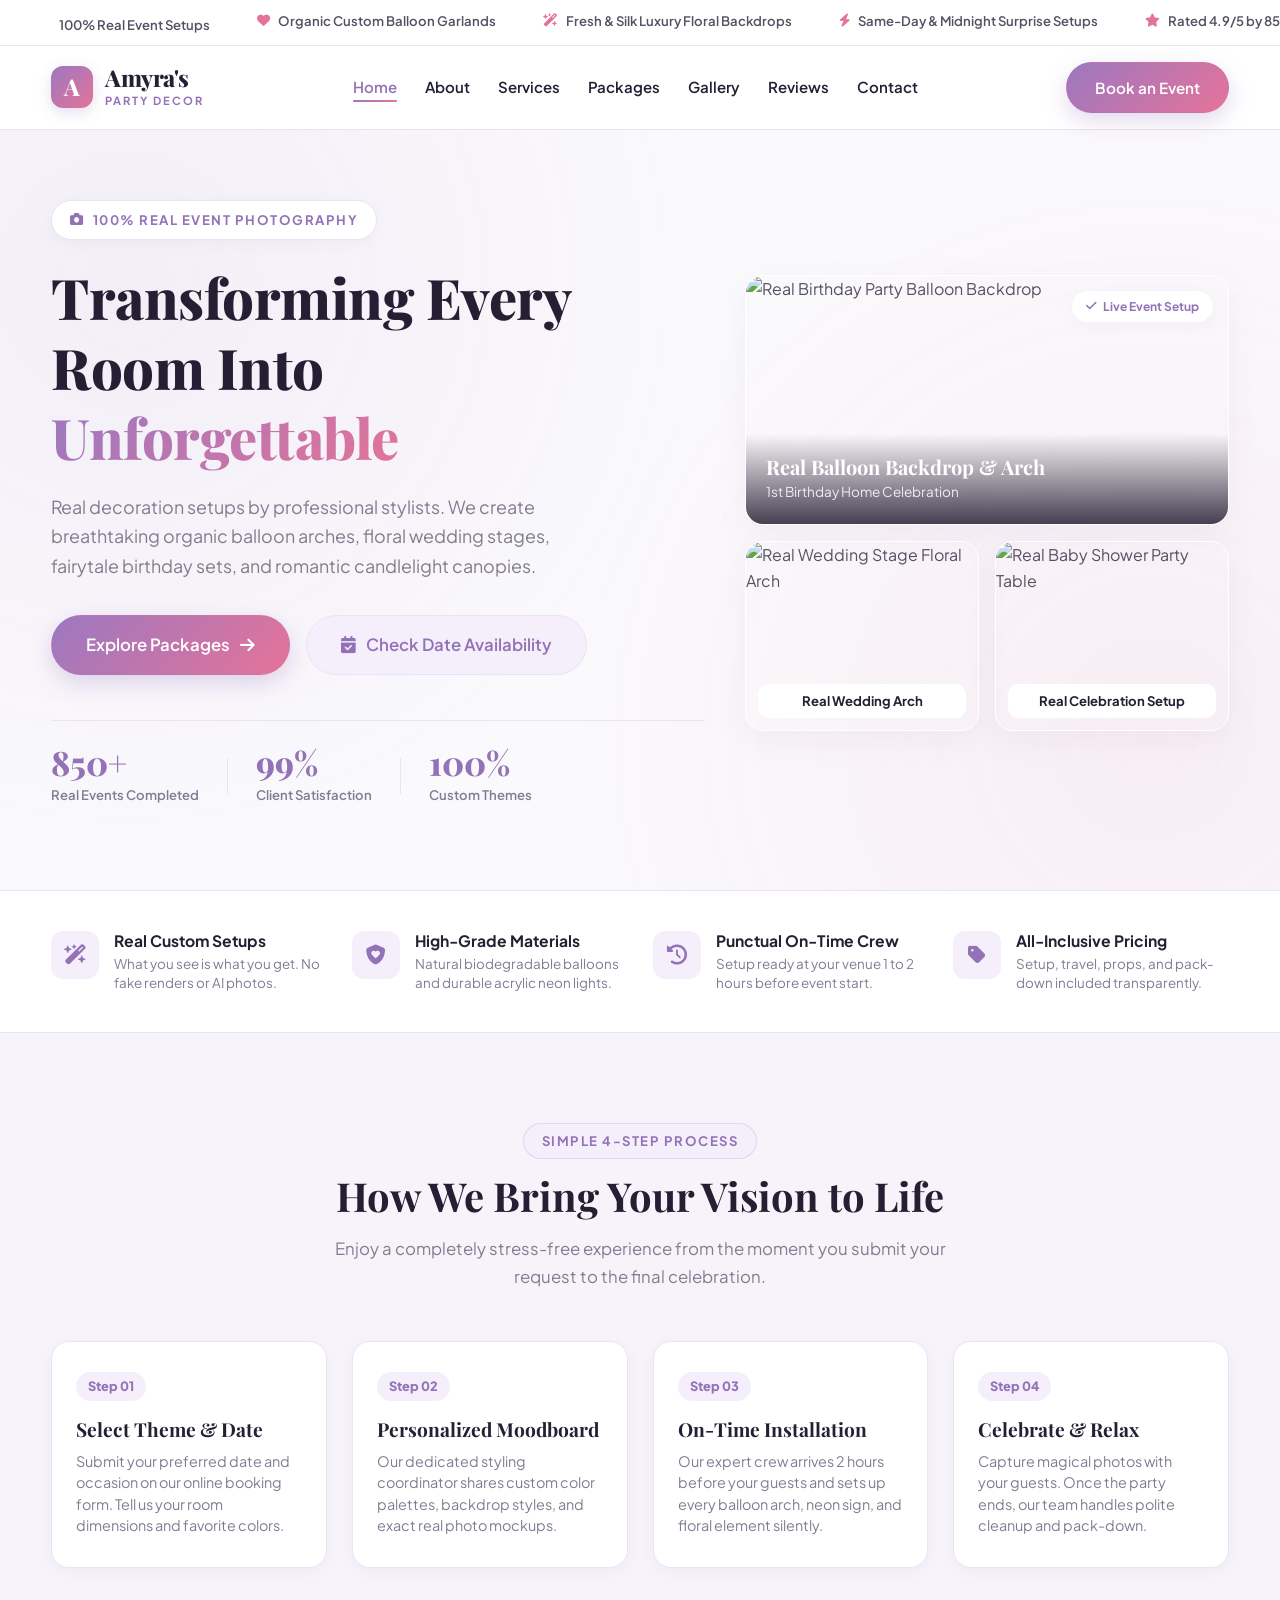
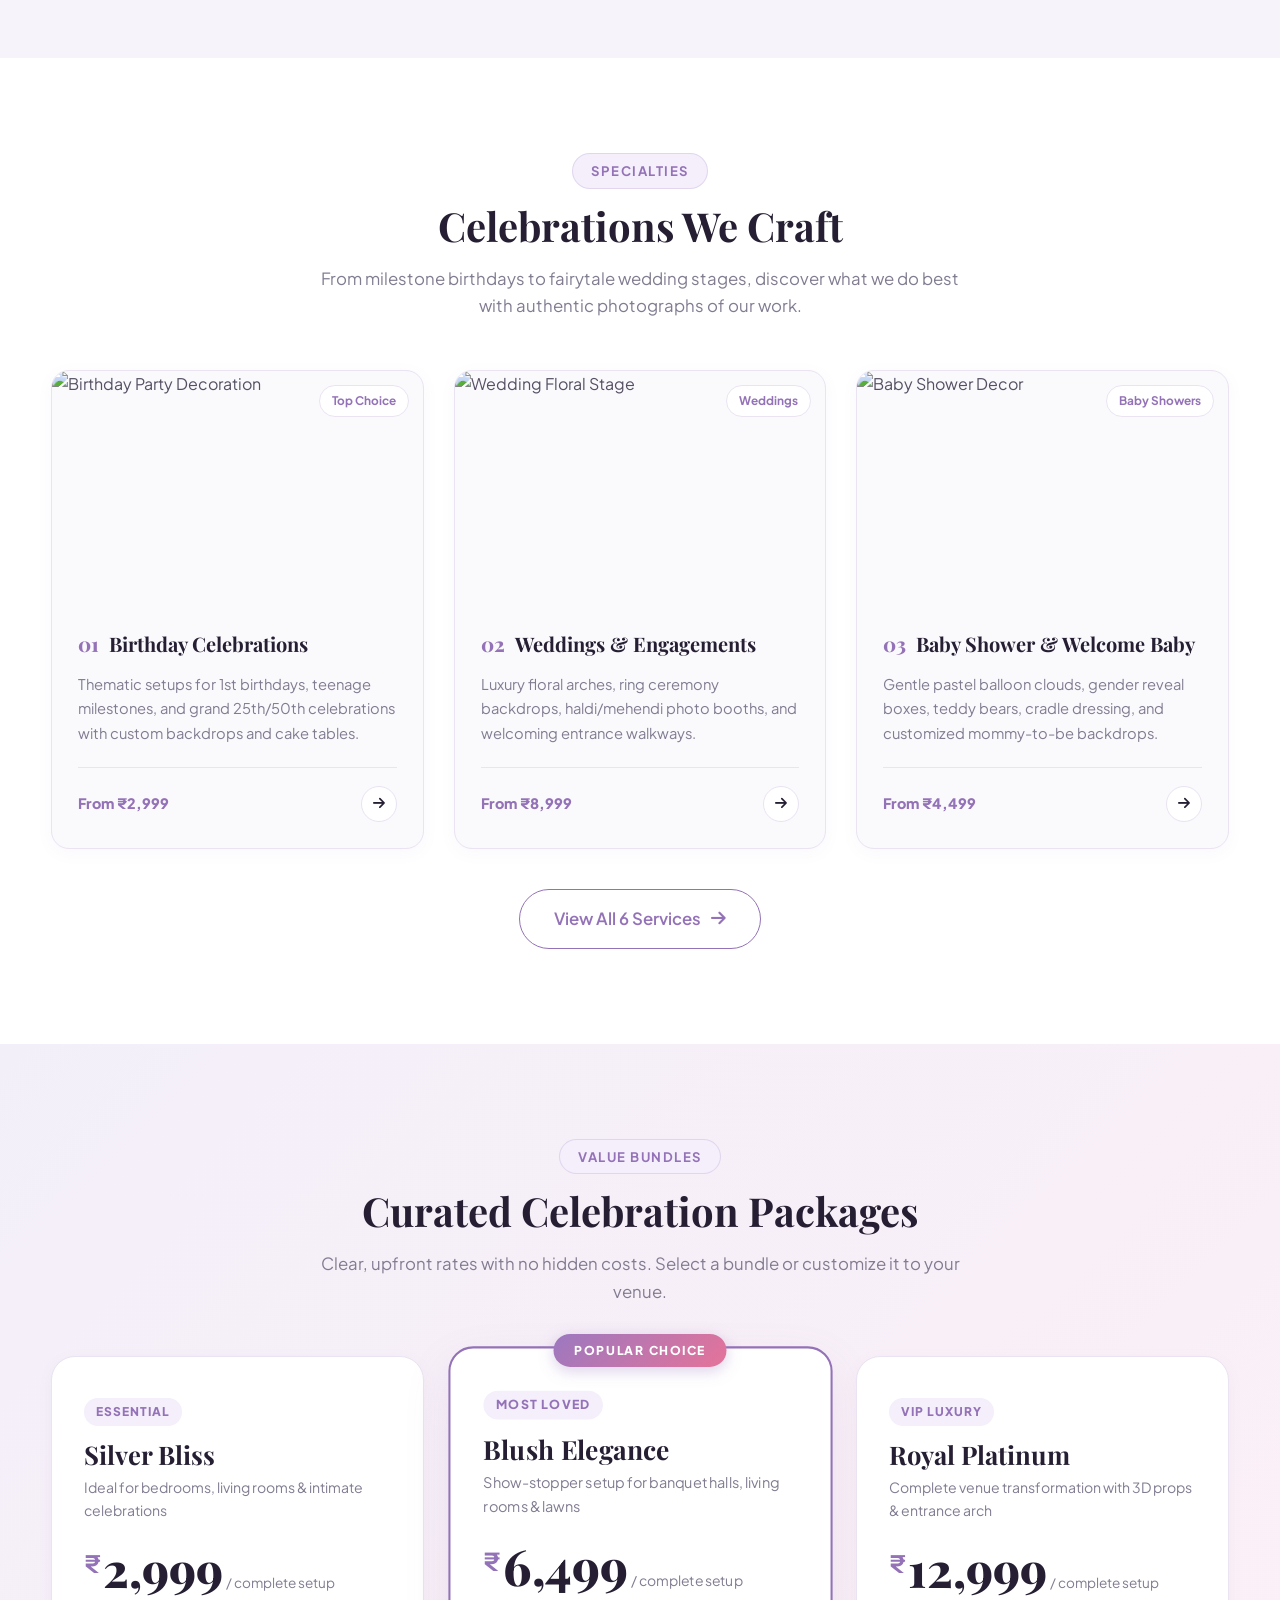
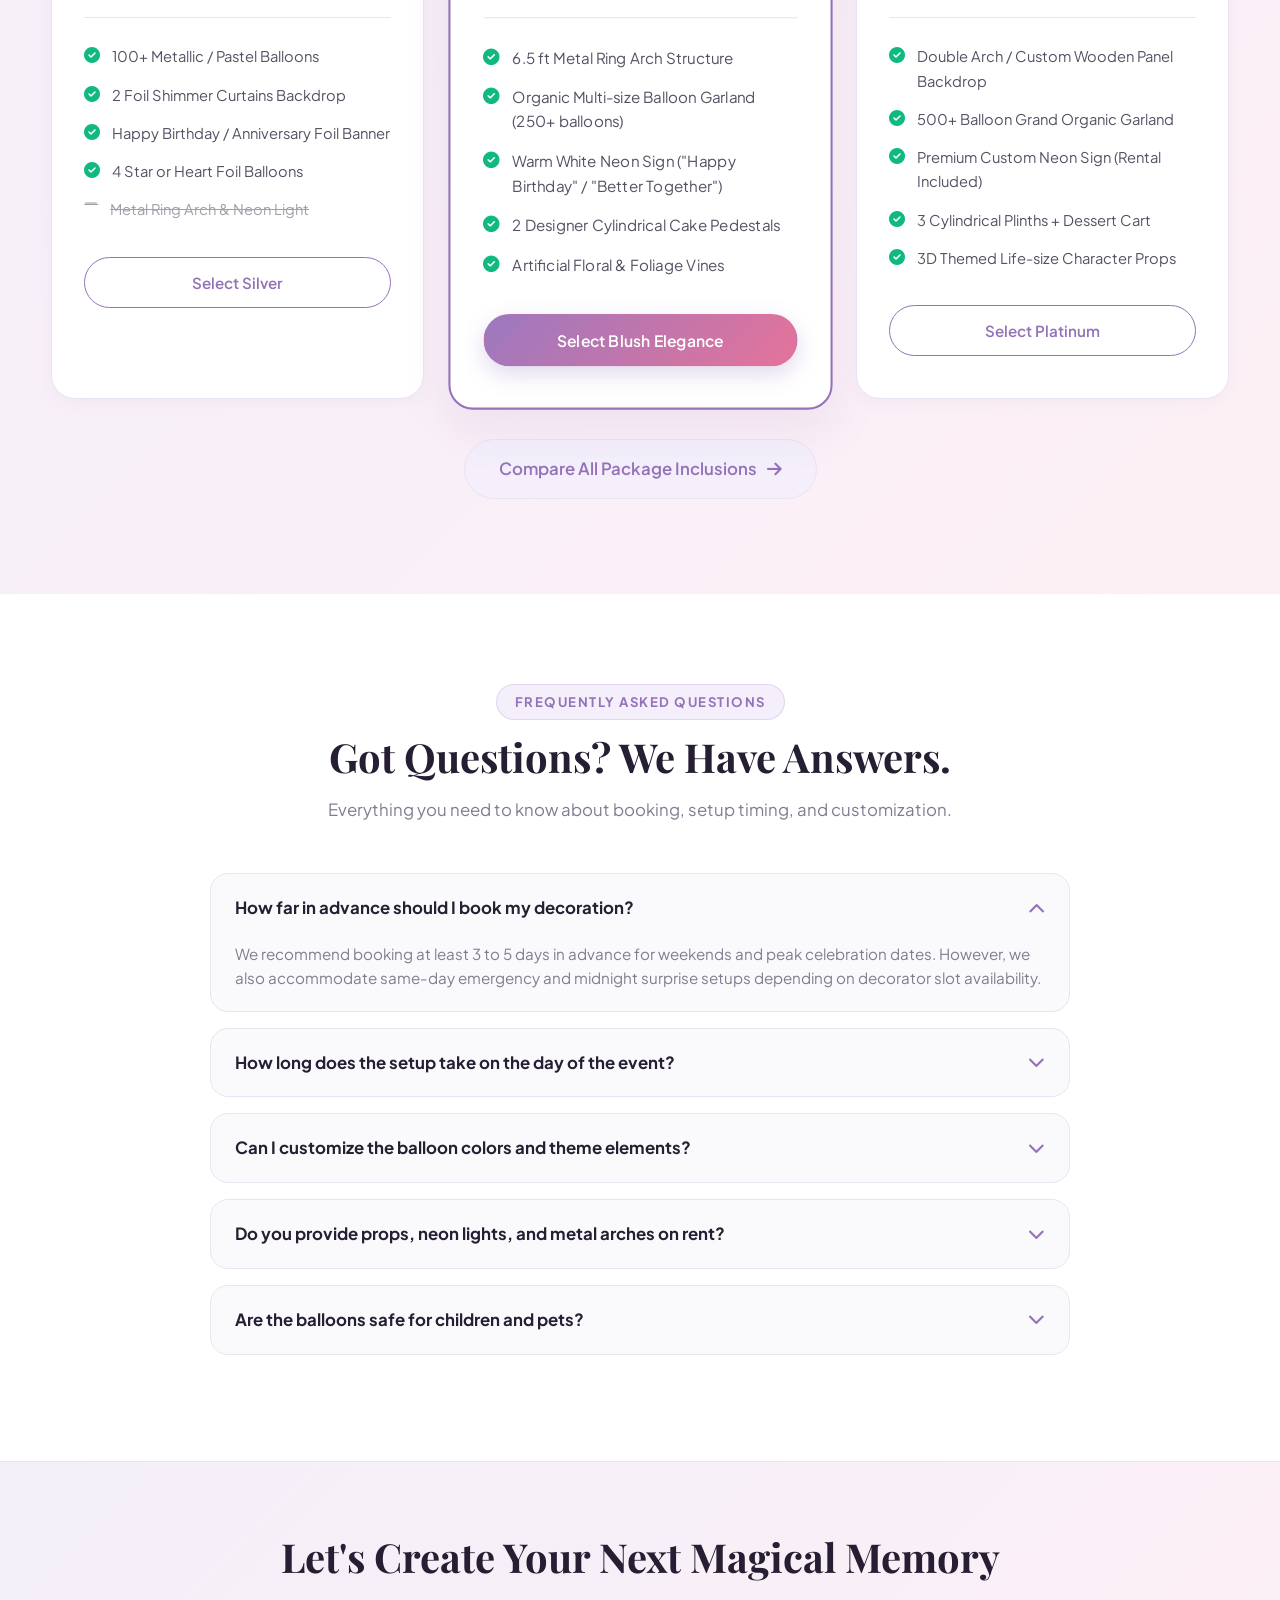
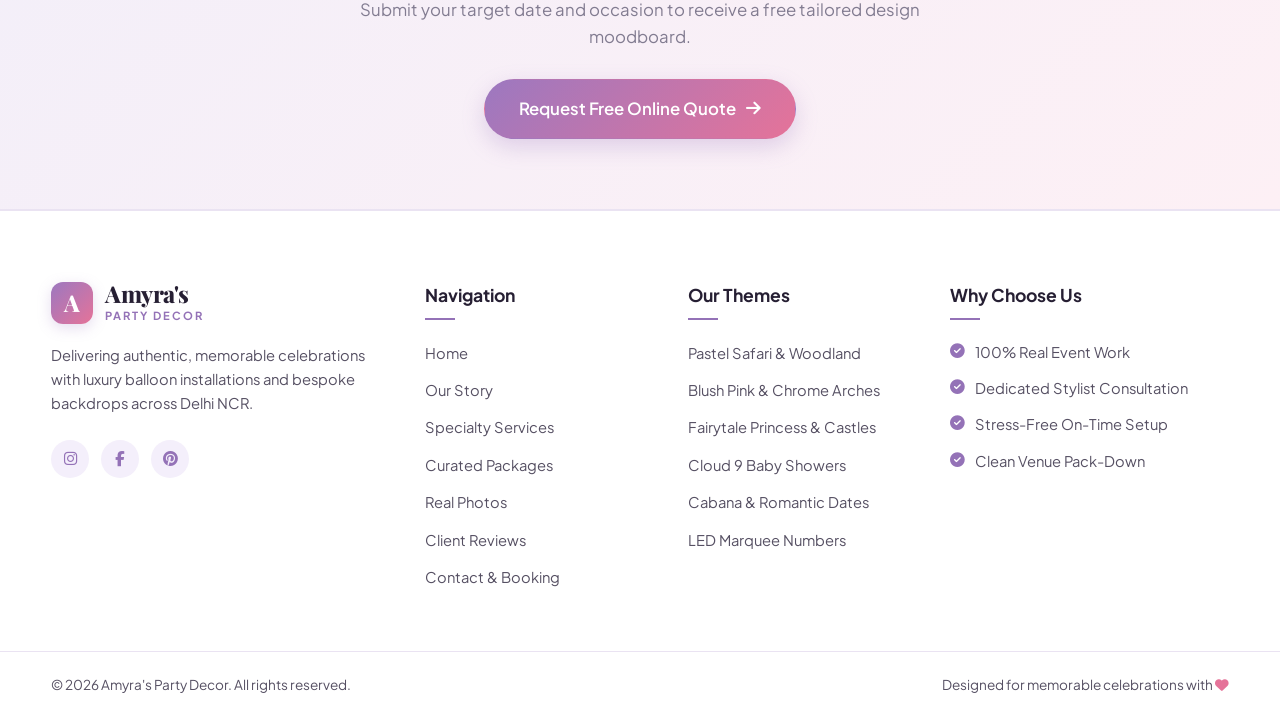
==== index.html @ 31425c53 "first commit" ====
<!DOCTYPE html>
<html lang="en">
<head>
    <meta charset="UTF-8">
    <meta name="viewport" content="width=device-width, initial-scale=1.0">
    <title>Amyra's Party Decor | Luxury Balloon Styling & Real Event Setups</title>
    <meta name="description" content="Amyra's Party Decor - Premier balloon styling, fairytale birthday themes, wedding backdrops, baby showers, and luxury event decoration services across Delhi NCR.">
    <!-- Google Fonts -->
    <link rel="preconnect" href="https://fonts.googleapis.com">
    <link rel="preconnect" href="https://fonts.gstatic.com" crossorigin>
    <link href="https://fonts.googleapis.com/css2?family=Plus+Jakarta+Sans:wght@400;500;600;700;800&family=Playfair+Display:ital,wght@0,600;0,700;0,800;1,600&display=swap" rel="stylesheet">
    <!-- Font Awesome Icons -->
    <link rel="stylesheet" href="https://cdnjs.cloudflare.com/ajax/libs/font-awesome/6.4.0/css/all.min.css">
    <!-- Custom CSS -->
    <link rel="stylesheet" href="style.css">
</head>
<body>

    <!-- TOP ANNOUNCEMENT TICKER -->
    <div class="top-announcement">
        <div class="marquee-track">
            <span><i class="fa-solid fa-sparkles"></i> 100% Real Event Setups</span>
            <span><i class="fa-solid fa-heart"></i> Organic Custom Balloon Garlands</span>
            <span><i class="fa-solid fa-wand-magic-sparkles"></i> Fresh & Silk Luxury Floral Backdrops</span>
            <span><i class="fa-solid fa-bolt"></i> Same-Day & Midnight Surprise Setups</span>
            <span><i class="fa-solid fa-star"></i> Rated 4.9/5 by 850+ Real Families</span>
            <span><i class="fa-solid fa-gift"></i> Custom Name Boards on Selected Packages</span>
            <span><i class="fa-solid fa-sparkles"></i> 100% Real Event Setups</span>
            <span><i class="fa-solid fa-heart"></i> Organic Custom Balloon Garlands</span>
        </div>
    </div>

    <!-- MAIN HEADER -->
    <header class="luxe-header" id="header">
        <div class="container header-inner">
            <a href="index.html" class="brand-brand">
                <span class="brand-monogram">A</span>
                <div class="brand-names">
                    <span class="name-main">Amyra's</span>
                    <span class="name-sub">Party Decor</span>
                </div>
            </a>

            <nav class="luxe-nav" id="navMenu">
                <ul class="nav-list">
                    <li><a href="index.html" class="active">Home</a></li>
                    <li><a href="about.html">About</a></li>
                    <li><a href="services.html">Services</a></li>
                    <li><a href="packages.html">Packages</a></li>
                    <li><a href="gallery.html">Gallery</a></li>
                    <li><a href="reviews.html">Reviews</a></li>
                    <li><a href="contact.html">Contact</a></li>
                </ul>
                <div class="mobile-cta-box">
                    <a href="contact.html" class="btn btn-primary w-100">Book an Event</a>
                </div>
            </nav>

            <div class="header-right">
                <a href="contact.html" class="btn btn-primary d-mobile-none">Book an Event</a>
                <button class="nav-burger" id="menuToggle" aria-label="Open Navigation Menu">
                    <span></span>
                    <span></span>
                    <span></span>
                </button>
            </div>
        </div>
    </header>

    <!-- HERO SECTION -->
    <section class="hero-luxe" id="home">
        <div class="container hero-grid">
            <div class="hero-copy">
                <div class="pill-tag">
                    <i class="fa-solid fa-camera"></i> 100% Real Event Photography
                </div>
                <h1 class="hero-headline">
                    Transforming Every Room Into <br>
                    <span class="pastel-gradient-text typing-text">Pure Magic</span>
                </h1>
                <p class="hero-lead">
                    Real decoration setups by professional stylists. We create breathtaking organic balloon arches, floral wedding stages, fairytale birthday sets, and romantic candlelight canopies.
                </p>

                <div class="hero-actions">
                    <a href="packages.html" class="btn btn-primary btn-xl">
                        <span>Explore Packages</span>
                        <i class="fa-solid fa-arrow-right"></i>
                    </a>
                    <a href="contact.html" class="btn btn-soft btn-xl">
                        <i class="fa-solid fa-calendar-check"></i> Check Date Availability
                    </a>
                </div>

                <div class="hero-metrics">
                    <div class="metric-item">
                        <span class="metric-val" data-target="850">850+</span>
                        <span class="metric-label">Real Events Completed</span>
                    </div>
                    <div class="metric-divider"></div>
                    <div class="metric-item">
                        <span class="metric-val" data-target="99">99%</span>
                        <span class="metric-label">Client Satisfaction</span>
                    </div>
                    <div class="metric-divider"></div>
                    <div class="metric-item">
                        <span class="metric-val" data-target="100">100%</span>
                        <span class="metric-label">Custom Themes</span>
                    </div>
                </div>
            </div>

            <!-- Bento Visual Showcase with Real Event Photographs -->
            <div class="hero-bento">
                <div class="bento-card bento-main">
                    <img src="https://images.unsplash.com/photo-1530103862676-de8c9debad1d?w=900&auto=format&fit=crop&q=80" alt="Real Birthday Party Balloon Backdrop">
                    <div class="bento-badge">
                        <i class="fa-solid fa-check"></i>
                        <span>Live Event Setup</span>
                    </div>
                    <div class="bento-info">
                        <h4>Real Balloon Backdrop & Arch</h4>
                        <p>1st Birthday Home Celebration</p>
                    </div>
                </div>
                <div class="bento-card bento-sub-1">
                    <img src="https://images.unsplash.com/photo-1519741497674-611481863552?w=600&auto=format&fit=crop&q=80" alt="Real Wedding Stage Floral Arch">
                    <div class="bento-info-compact">
                        <span>Real Wedding Arch</span>
                    </div>
                </div>
                <div class="bento-card bento-sub-2">
                    <img src="https://images.unsplash.com/photo-1527529482837-4698179dc6ce?w=600&auto=format&fit=crop&q=80" alt="Real Baby Shower Party Table">
                    <div class="bento-info-compact">
                        <span>Real Celebration Setup</span>
                    </div>
                </div>
            </div>
        </div>
    </section>

    <!-- TRUST STRIP -->
    <section class="trust-strip">
        <div class="container trust-grid">
            <div class="trust-box">
                <div class="trust-icon"><i class="fa-solid fa-wand-magic-sparkles"></i></div>
                <div class="trust-text">
                    <h4>Real Custom Setups</h4>
                    <p>What you see is what you get. No fake renders or AI photos.</p>
                </div>
            </div>
            <div class="trust-box">
                <div class="trust-icon"><i class="fa-solid fa-shield-heart"></i></div>
                <div class="trust-text">
                    <h4>High-Grade Materials</h4>
                    <p>Natural biodegradable balloons and durable acrylic neon lights.</p>
                </div>
            </div>
            <div class="trust-box">
                <div class="trust-icon"><i class="fa-solid fa-clock-rotate-left"></i></div>
                <div class="trust-text">
                    <h4>Punctual On-Time Crew</h4>
                    <p>Setup ready at your venue 1 to 2 hours before event start.</p>
                </div>
            </div>
            <div class="trust-box">
                <div class="trust-icon"><i class="fa-solid fa-tag"></i></div>
                <div class="trust-text">
                    <h4>All-Inclusive Pricing</h4>
                    <p>Setup, travel, props, and pack-down included transparently.</p>
                </div>
            </div>
        </div>
    </section>

    <!-- HOW WE WORK: STEP-BY-STEP PROCESS -->
    <section class="process-section">
        <div class="container">
            <div class="section-title-wrap text-center">
                <div class="tag-label">Simple 4-Step Process</div>
                <h2 class="h2-heading">How We Bring Your Vision to Life</h2>
                <p class="body-p">Enjoy a completely stress-free experience from the moment you submit your request to the final celebration.</p>
            </div>

            <div class="process-grid">
                <div class="process-card">
                    <span class="step-num">Step 01</span>
                    <h4>Select Theme & Date</h4>
                    <p>Submit your preferred date and occasion on our online booking form. Tell us your room dimensions and favorite colors.</p>
                </div>
                <div class="process-card">
                    <span class="step-num">Step 02</span>
                    <h4>Personalized Moodboard</h4>
                    <p>Our dedicated styling coordinator shares custom color palettes, backdrop styles, and exact real photo mockups.</p>
                </div>
                <div class="process-card">
                    <span class="step-num">Step 03</span>
                    <h4>On-Time Installation</h4>
                    <p>Our expert crew arrives 2 hours before your guests and sets up every balloon arch, neon sign, and floral element silently.</p>
                </div>
                <div class="process-card">
                    <span class="step-num">Step 04</span>
                    <h4>Celebrate & Relax</h4>
                    <p>Capture magical photos with your guests. Once the party ends, our team handles polite cleanup and pack-down.</p>
                </div>
            </div>
        </div>
    </section>

    <!-- SPECIALTY SERVICES SECTION -->
    <section class="services-luxe">
        <div class="container">
            <div class="section-title-wrap text-center">
                <div class="tag-label">Specialties</div>
                <h2 class="h2-heading">Celebrations We Craft</h2>
                <p class="body-p">From milestone birthdays to fairytale wedding stages, discover what we do best with authentic photographs of our work.</p>
            </div>

            <div class="cards-grid">
                <div class="service-box">
                    <div class="box-thumb">
                        <img src="https://images.unsplash.com/photo-1513151233558-d860c5398176?w=600&auto=format&fit=crop&q=80" alt="Birthday Party Decoration">
                        <span class="pill-category">Top Choice</span>
                    </div>
                    <div class="box-content">
                        <div class="box-header">
                            <span class="box-num">01</span>
                            <h3>Birthday Celebrations</h3>
                        </div>
                        <p>Thematic setups for 1st birthdays, teenage milestones, and grand 25th/50th celebrations with custom backdrops and cake tables.</p>
                        <div class="box-footer">
                            <span class="price-start">From ₹2,999</span>
                            <a href="services.html" class="arrow-btn" aria-label="View Details"><i class="fa-solid fa-arrow-right"></i></a>
                        </div>
                    </div>
                </div>

                <div class="service-box">
                    <div class="box-thumb">
                        <img src="https://images.unsplash.com/photo-1519225421980-715cb0215aed?w=600&auto=format&fit=crop&q=80" alt="Wedding Floral Stage">
                        <span class="pill-category">Weddings</span>
                    </div>
                    <div class="box-content">
                        <div class="box-header">
                            <span class="box-num">02</span>
                            <h3>Weddings & Engagements</h3>
                        </div>
                        <p>Luxury floral arches, ring ceremony backdrops, haldi/mehendi photo booths, and welcoming entrance walkways.</p>
                        <div class="box-footer">
                            <span class="price-start">From ₹8,999</span>
                            <a href="services.html" class="arrow-btn" aria-label="View Details"><i class="fa-solid fa-arrow-right"></i></a>
                        </div>
                    </div>
                </div>

                <div class="service-box">
                    <div class="box-thumb">
                        <img src="https://images.unsplash.com/photo-1558636508-e0db3814bd1d?w=600&auto=format&fit=crop&q=80" alt="Baby Shower Decor">
                        <span class="pill-category">Baby Showers</span>
                    </div>
                    <div class="box-content">
                        <div class="box-header">
                            <span class="box-num">03</span>
                            <h3>Baby Shower & Welcome Baby</h3>
                        </div>
                        <p>Gentle pastel balloon clouds, gender reveal boxes, teddy bears, cradle dressing, and customized mommy-to-be backdrops.</p>
                        <div class="box-footer">
                            <span class="price-start">From ₹4,499</span>
                            <a href="services.html" class="arrow-btn" aria-label="View Details"><i class="fa-solid fa-arrow-right"></i></a>
                        </div>
                    </div>
                </div>
            </div>

            <div class="text-center" style="margin-top: 40px;">
                <a href="services.html" class="btn btn-outline btn-xl">View All 6 Services <i class="fa-solid fa-arrow-right"></i></a>
            </div>
        </div>
    </section>

    <!-- POPULAR PACKAGES PREVIEW -->
    <section class="packages-luxe">
        <div class="container">
            <div class="section-title-wrap text-center">
                <div class="tag-label">Value Bundles</div>
                <h2 class="h2-heading">Curated Celebration Packages</h2>
                <p class="body-p">Clear, upfront rates with no hidden costs. Select a bundle or customize it to your venue.</p>
            </div>

            <div class="pricing-deck">
                <div class="tier-card">
                    <div class="tier-top">
                        <span class="tier-badge">Essential</span>
                        <h3 class="tier-title">Silver Bliss</h3>
                        <p class="tier-desc">Ideal for bedrooms, living rooms & intimate celebrations</p>
                        <div class="tier-price-box">
                            <span class="curr">₹</span>
                            <span class="val">2,999</span>
                            <span class="per">/ complete setup</span>
                        </div>
                    </div>
                    <div class="tier-body">
                        <ul class="tier-features">
                            <li><i class="fa-solid fa-circle-check"></i> 100+ Metallic / Pastel Balloons</li>
                            <li><i class="fa-solid fa-circle-check"></i> 2 Foil Shimmer Curtains Backdrop</li>
                            <li><i class="fa-solid fa-circle-check"></i> Happy Birthday / Anniversary Foil Banner</li>
                            <li><i class="fa-solid fa-circle-check"></i> 4 Star or Heart Foil Balloons</li>
                            <li class="muted-feat"><i class="fa-solid fa-minus"></i> Metal Ring Arch & Neon Light</li>
                        </ul>
                        <a href="contact.html?package=Silver%20Bliss" class="btn btn-outline w-100">Select Silver</a>
                    </div>
                </div>

                <div class="tier-card featured-tier">
                    <div class="ribbon-popular">POPULAR CHOICE</div>
                    <div class="tier-top">
                        <span class="tier-badge">Most Loved</span>
                        <h3 class="tier-title">Blush Elegance</h3>
                        <p class="tier-desc">Show-stopper setup for banquet halls, living rooms & lawns</p>
                        <div class="tier-price-box">
                            <span class="curr">₹</span>
                            <span class="val">6,499</span>
                            <span class="per">/ complete setup</span>
                        </div>
                    </div>
                    <div class="tier-body">
                        <ul class="tier-features">
                            <li><i class="fa-solid fa-circle-check"></i> 6.5 ft Metal Ring Arch Structure</li>
                            <li><i class="fa-solid fa-circle-check"></i> Organic Multi-size Balloon Garland (250+ balloons)</li>
                            <li><i class="fa-solid fa-circle-check"></i> Warm White Neon Sign ("Happy Birthday" / "Better Together")</li>
                            <li><i class="fa-solid fa-circle-check"></i> 2 Designer Cylindrical Cake Pedestals</li>
                            <li><i class="fa-solid fa-circle-check"></i> Artificial Floral & Foliage Vines</li>
                        </ul>
                        <a href="contact.html?package=Blush%20Elegance" class="btn btn-primary w-100">Select Blush Elegance</a>
                    </div>
                </div>

                <div class="tier-card">
                    <div class="tier-top">
                        <span class="tier-badge">VIP Luxury</span>
                        <h3 class="tier-title">Royal Platinum</h3>
                        <p class="tier-desc">Complete venue transformation with 3D props & entrance arch</p>
                        <div class="tier-price-box">
                            <span class="curr">₹</span>
                            <span class="val">12,999</span>
                            <span class="per">/ complete setup</span>
                        </div>
                    </div>
                    <div class="tier-body">
                        <ul class="tier-features">
                            <li><i class="fa-solid fa-circle-check"></i> Double Arch / Custom Wooden Panel Backdrop</li>
                            <li><i class="fa-solid fa-circle-check"></i> 500+ Balloon Grand Organic Garland</li>
                            <li><i class="fa-solid fa-circle-check"></i> Premium Custom Neon Sign (Rental Included)</li>
                            <li><i class="fa-solid fa-circle-check"></i> 3 Cylindrical Plinths + Dessert Cart</li>
                            <li><i class="fa-solid fa-circle-check"></i> 3D Themed Life-size Character Props</li>
                        </ul>
                        <a href="contact.html?package=Royal%20Platinum" class="btn btn-outline w-100">Select Platinum</a>
                    </div>
                </div>
            </div>

            <div class="text-center" style="margin-top: 40px;">
                <a href="packages.html" class="btn btn-soft btn-xl">Compare All Package Inclusions <i class="fa-solid fa-arrow-right"></i></a>
            </div>
        </div>
    </section>

    <!-- FAQ SECTION -->
    <section class="faq-section">
        <div class="container">
            <div class="section-title-wrap text-center">
                <div class="tag-label">Frequently Asked Questions</div>
                <h2 class="h2-heading">Got Questions? We Have Answers.</h2>
                <p class="body-p">Everything you need to know about booking, setup timing, and customization.</p>
            </div>

            <div class="faq-container">
                <div class="faq-item active">
                    <div class="faq-question">
                        <span>How far in advance should I book my decoration?</span>
                        <i class="fa-solid fa-chevron-down"></i>
                    </div>
                    <div class="faq-answer">
                        We recommend booking at least 3 to 5 days in advance for weekends and peak celebration dates. However, we also accommodate same-day emergency and midnight surprise setups depending on decorator slot availability.
                    </div>
                </div>

                <div class="faq-item">
                    <div class="faq-question">
                        <span>How long does the setup take on the day of the event?</span>
                        <i class="fa-solid fa-chevron-down"></i>
                    </div>
                    <div class="faq-answer">
                        Our standard Silver setups take approximately 1 hour, Blush ring arches take around 1.5 to 2 hours, and comprehensive Royal Platinum setups take 2.5 to 3.5 hours. Our stylists arrive early so everything is completed before your guests step in.
                    </div>
                </div>

                <div class="faq-item">
                    <div class="faq-question">
                        <span>Can I customize the balloon colors and theme elements?</span>
                        <i class="fa-solid fa-chevron-down"></i>
                    </div>
                    <div class="faq-answer">
                        Yes, 100%! Every package can be customized. You can choose your color palette (e.g. pastel lilac, sage green, blush rose, chrome lavender) and add customized name cutouts or marquee numbers.
                    </div>
                </div>

                <div class="faq-item">
                    <div class="faq-question">
                        <span>Do you provide props, neon lights, and metal arches on rent?</span>
                        <i class="fa-solid fa-chevron-down"></i>
                    </div>
                    <div class="faq-answer">
                        Yes! All metal frames, plinths, cake pedestals, and LED neon signs are included as rental equipment in our packages. Our team sets them up safely and collects them back respectfully after your event concludes.
                    </div>
                </div>

                <div class="faq-item">
                    <div class="faq-question">
                        <span>Are the balloons safe for children and pets?</span>
                        <i class="fa-solid fa-chevron-down"></i>
                    </div>
                    <div class="faq-answer">
                        We exclusively use premium, natural biodegradable latex balloons that are non-toxic and odorless. We securely weight our installations so they remain steady throughout your celebration.
                    </div>
                </div>
            </div>
        </div>
    </section>

    <!-- FINAL CALL TO ACTION -->
    <section class="page-banner" style="padding: 70px 0; background: var(--pastel-gradient-soft); border-top: 1px solid var(--border-soft);">
        <div class="container text-center">
            <h2 class="h2-heading" style="margin-bottom: 14px;">Let's Create Your Next Magical Memory</h2>
            <p class="body-p" style="margin-bottom: 28px;">Submit your target date and occasion to receive a free tailored design moodboard.</p>
            <a href="contact.html" class="btn btn-primary btn-xl">Request Free Online Quote <i class="fa-solid fa-arrow-right"></i></a>
        </div>
    </section>

    <!-- FOOTER -->
    <footer class="footer-luxe">
        <div class="container footer-grid">
            <div class="col-main">
                <div class="brand-brand">
                    <span class="brand-monogram">A</span>
                    <div class="brand-names">
                        <span class="name-main">Amyra's</span>
                        <span class="name-sub">Party Decor</span>
                    </div>
                </div>
                <p class="footer-blurb">
                    Delivering authentic, memorable celebrations with luxury balloon installations and bespoke backdrops across Delhi NCR.
                </p>
                <div class="social-pills">
                    <a href="#" aria-label="Instagram"><i class="fa-brands fa-instagram"></i></a>
                    <a href="#" aria-label="Facebook"><i class="fa-brands fa-facebook-f"></i></a>
                    <a href="#" aria-label="Pinterest"><i class="fa-brands fa-pinterest"></i></a>
                </div>
            </div>

            <div class="col-links">
                <h5>Navigation</h5>
                <ul>
                    <li><a href="index.html">Home</a></li>
                    <li><a href="about.html">Our Story</a></li>
                    <li><a href="services.html">Specialty Services</a></li>
                    <li><a href="packages.html">Curated Packages</a></li>
                    <li><a href="gallery.html">Real Photos</a></li>
                    <li><a href="reviews.html">Client Reviews</a></li>
                    <li><a href="contact.html">Contact & Booking</a></li>
                </ul>
            </div>

            <div class="col-links">
                <h5>Our Themes</h5>
                <ul>
                    <li><a href="services.html">Pastel Safari & Woodland</a></li>
                    <li><a href="services.html">Blush Pink & Chrome Arches</a></li>
                    <li><a href="services.html">Fairytale Princess & Castles</a></li>
                    <li><a href="services.html">Cloud 9 Baby Showers</a></li>
                    <li><a href="services.html">Cabana & Romantic Dates</a></li>
                    <li><a href="services.html">LED Marquee Numbers</a></li>
                </ul>
            </div>

            <div class="col-links">
                <h5>Why Choose Us</h5>
                <ul class="perks-bullets">
                    <li><i class="fa-solid fa-circle-check"></i> 100% Real Event Work</li>
                    <li><i class="fa-solid fa-circle-check"></i> Dedicated Stylist Consultation</li>
                    <li><i class="fa-solid fa-circle-check"></i> Stress-Free On-Time Setup</li>
                    <li><i class="fa-solid fa-circle-check"></i> Clean Venue Pack-Down</li>
                </ul>
            </div>
        </div>

        <div class="footer-base">
            <div class="container footer-base-inner">
                <p>&copy; <span id="currentYear"></span> Amyra's Party Decor. All rights reserved.</p>
                <p>Designed for memorable celebrations with <i class="fa-solid fa-heart" style="color: #E57399;"></i></p>
            </div>
        </div>
    </footer>

    <!-- SCROLL TOP -->
    <button class="luxe-scroll-top" id="scrollTopBtn" aria-label="Scroll to Top">
        <i class="fa-solid fa-arrow-up"></i>
    </button>

    <script src="script.js"></script>
</body>
</html>
---- style.css ----
/* ==========================================================================
   AMYRA'S PARTY DECOR - LIGHT & SOFT PASTEL STYLESHEET (EXPANDED)
   Colors: Soft Lilac, Blush Rose, Pearl White & Lavender Mist (No Gold)
   Layout: 4% Left/Right Responsive Padding & Comprehensive Multi-Page Elements
   ========================================================================== */

:root {
    /* Soft Light Pastel Palette */
    --primary: #9472B7;
    --primary-light: #B79AD4;
    --primary-soft: #F4EFFB;
    --primary-dark: #7A589E;
    
    --rose: #E57399;
    --rose-light: #F7A8C2;
    --rose-soft: #FDF0F4;
    
    --pastel-gradient: linear-gradient(135deg, #9C78C0 0%, #E57399 100%);
    --pastel-gradient-soft: linear-gradient(135deg, #F3EFF9 0%, #FDF0F5 100%);
    --pastel-gradient-card: linear-gradient(180deg, #FFFFFF 0%, #FAF8FC 100%);
    
    --bg-page: #FAF9FC;
    --bg-card: #FFFFFF;
    --bg-alt: #F6F3FA;
    
    --text-heading: #261F33;
    --text-body: #565063;
    --text-muted: #827C91;
    --border-soft: #EAE3F2;
    --border-focus: #C8B3E3;

    /* Shadows & Radii */
    --shadow-sm: 0 4px 15px rgba(148, 114, 183, 0.06);
    --shadow-md: 0 10px 30px rgba(148, 114, 183, 0.08);
    --shadow-lg: 0 18px 45px rgba(148, 114, 183, 0.12);
    
    --radius-sm: 10px;
    --radius-md: 18px;
    --radius-lg: 24px;
    --radius-pill: 999px;
    
    --transition: all 0.3s cubic-bezier(0.2, 0.8, 0.2, 1);
}

/* Base Reset */
*, *::before, *::after {
    margin: 0;
    padding: 0;
    box-sizing: border-box;
}

html {
    scroll-behavior: smooth;
    font-size: 16px;
}

body {
    font-family: 'Plus Jakarta Sans', sans-serif;
    color: var(--text-body);
    background-color: var(--bg-page);
    line-height: 1.65;
    overflow-x: hidden;
    -webkit-font-smoothing: antialiased;
}

h1, h2, h3, h4, .h2-heading {
    font-family: 'Playfair Display', serif;
    color: var(--text-heading);
    font-weight: 700;
    line-height: 1.25;
}

h5, h6 {
    font-family: 'Plus Jakarta Sans', sans-serif;
    font-weight: 700;
}

a {
    text-decoration: none;
    color: inherit;
    transition: var(--transition);
}

ul {
    list-style: none;
}

img {
    max-width: 100%;
    height: auto;
    display: block;
}

/* 4% LEFT & RIGHT PADDING ACROSS ENTIRE APPLICATION */
.container {
    width: 100%;
    max-width: 100%;
    margin: 0 auto;
    padding-left: 4%;
    padding-right: 4%;
}

.text-center {
    text-align: center;
}

.w-100 {
    width: 100%;
}

.pastel-gradient-text {
    background: var(--pastel-gradient);
    -webkit-background-clip: text;
    -webkit-text-fill-color: transparent;
    display: inline-block;
}

/* Headings & Section Tags */
.tag-label {
    display: inline-flex;
    align-items: center;
    gap: 6px;
    font-size: 0.82rem;
    font-weight: 700;
    text-transform: uppercase;
    letter-spacing: 1.5px;
    color: var(--primary);
    background: var(--primary-soft);
    padding: 6px 18px;
    border-radius: var(--radius-pill);
    margin-bottom: 12px;
    border: 1px solid rgba(148, 114, 183, 0.2);
}

.h2-heading {
    font-size: 2.5rem;
    margin-bottom: 14px;
    color: var(--text-heading);
}

.body-p {
    font-size: 1.05rem;
    color: var(--text-muted);
    max-width: 660px;
    margin: 0 auto;
}

.section-title-wrap {
    margin-bottom: 50px;
}

/* Buttons (Soft & Light) */
.btn {
    display: inline-flex;
    align-items: center;
    justify-content: center;
    gap: 10px;
    font-family: 'Plus Jakarta Sans', sans-serif;
    font-weight: 600;
    font-size: 0.95rem;
    padding: 12px 28px;
    border-radius: var(--radius-pill);
    cursor: pointer;
    border: 1.5px solid transparent;
    transition: var(--transition);
}

.btn-primary {
    background: var(--pastel-gradient);
    color: #FFFFFF;
    box-shadow: 0 8px 22px rgba(156, 120, 192, 0.28);
}

.btn-primary:hover {
    transform: translateY(-2px);
    box-shadow: 0 12px 28px rgba(156, 120, 192, 0.4);
    opacity: 0.95;
    color: #FFFFFF;
}

.btn-soft {
    background: var(--primary-soft);
    color: var(--primary);
    border: 1px solid var(--border-soft);
}

.btn-soft:hover {
    background: #EAE2F5;
    color: var(--primary);
    transform: translateY(-2px);
}

.btn-outline {
    background: transparent;
    border-color: var(--primary);
    color: var(--primary);
}

.btn-outline:hover {
    background: var(--primary);
    color: #FFFFFF;
    transform: translateY(-2px);
}

.btn-xl {
    padding: 15px 34px;
    font-size: 1.05rem;
}

.btn-block {
    width: 100%;
}

/* ==========================================================================
   TOP TICKER MARQUEE
   ========================================================================== */
.top-announcement {
    background: #FFFFFF;
    color: var(--text-body);
    font-size: 0.82rem;
    font-weight: 600;
    padding: 9px 4%;
    overflow: hidden;
    white-space: nowrap;
    border-bottom: 1px solid var(--border-soft);
}

.marquee-track {
    display: inline-block;
    animation: marquee 32s linear infinite;
}

.marquee-track span {
    margin-right: 45px;
    display: inline-flex;
    align-items: center;
    gap: 8px;
}

.marquee-track span i {
    color: var(--rose);
}

@keyframes marquee {
    0% { transform: translateX(0%); }
    100% { transform: translateX(-50%); }
}

/* ==========================================================================
   HEADER (LIGHT & CLEAN)
   ========================================================================== */
.luxe-header {
    background: rgba(255, 255, 255, 0.95);
    backdrop-filter: blur(14px);
    position: sticky;
    top: 0;
    z-index: 999;
    padding: 16px 0;
    border-bottom: 1px solid var(--border-soft);
    transition: var(--transition);
}

.luxe-header.scrolled {
    padding: 11px 0;
    box-shadow: var(--shadow-sm);
}

.header-inner {
    display: flex;
    align-items: center;
    justify-content: space-between;
}

/* Brand */
.brand-brand {
    display: flex;
    align-items: center;
    gap: 12px;
}

.brand-monogram {
    width: 42px;
    height: 42px;
    background: var(--pastel-gradient);
    color: #FFFFFF;
    border-radius: 12px;
    display: flex;
    align-items: center;
    justify-content: center;
    font-family: 'Playfair Display', serif;
    font-size: 1.45rem;
    font-weight: 800;
    box-shadow: 0 4px 14px rgba(156, 120, 192, 0.25);
}

.brand-names {
    display: flex;
    flex-direction: column;
}

.name-main {
    font-family: 'Playfair Display', serif;
    font-size: 1.45rem;
    font-weight: 800;
    color: var(--text-heading);
    line-height: 1.1;
    letter-spacing: -0.5px;
}

.name-sub {
    font-size: 0.7rem;
    font-weight: 700;
    text-transform: uppercase;
    letter-spacing: 2px;
    color: var(--primary);
}

/* Navigation Links */
.nav-list {
    display: flex;
    align-items: center;
    gap: 28px;
}

.nav-list a {
    font-size: 0.94rem;
    font-weight: 600;
    color: var(--text-heading);
    position: relative;
    padding: 6px 0;
}

.nav-list a::after {
    content: '';
    position: absolute;
    bottom: 0;
    left: 0;
    width: 0;
    height: 2px;
    background: var(--pastel-gradient);
    border-radius: 2px;
    transition: var(--transition);
}

.nav-list a:hover,
.nav-list a.active {
    color: var(--primary);
}

.nav-list a:hover::after,
.nav-list a.active::after {
    width: 100%;
}

.mobile-cta-box {
    display: none;
}

.header-right {
    display: flex;
    align-items: center;
    gap: 15px;
}

.nav-burger {
    display: none;
    flex-direction: column;
    justify-content: space-around;
    width: 30px;
    height: 24px;
    background: transparent;
    border: none;
    cursor: pointer;
    padding: 0;
    z-index: 1002;
}

.nav-burger span {
    width: 100%;
    height: 2.5px;
    background: var(--text-heading);
    border-radius: 4px;
    transition: var(--transition);
}

/* ==========================================================================
   PAGE HERO / BANNER (FOR SUBPAGES)
   ========================================================================== */
.page-banner {
    padding: 70px 0 60px;
    background: var(--pastel-gradient-soft);
    text-align: center;
    border-bottom: 1px solid var(--border-soft);
}

.page-banner h1 {
    font-size: 3rem;
    margin-bottom: 14px;
}

.breadcrumbs {
    display: inline-flex;
    align-items: center;
    gap: 10px;
    font-size: 0.9rem;
    font-weight: 600;
    color: var(--text-muted);
}

.breadcrumbs a {
    color: var(--primary);
}

.breadcrumbs i {
    font-size: 0.75rem;
}

/* ==========================================================================
   HERO SECTION (HOME)
   ========================================================================== */
.hero-luxe {
    position: relative;
    padding: 70px 0 85px;
    background: radial-gradient(circle at 10% 20%, rgba(156, 120, 192, 0.08) 0%, transparent 45%),
                radial-gradient(circle at 90% 80%, rgba(229, 115, 153, 0.08) 0%, transparent 45%),
                var(--bg-page);
    overflow: hidden;
}

.hero-grid {
    display: grid;
    grid-template-columns: 1.15fr 0.85fr;
    gap: 40px;
    align-items: center;
}

.pill-tag {
    display: inline-flex;
    align-items: center;
    gap: 8px;
    font-size: 0.82rem;
    font-weight: 700;
    text-transform: uppercase;
    letter-spacing: 1.5px;
    color: var(--primary);
    background: #FFFFFF;
    border: 1px solid var(--border-soft);
    padding: 8px 18px;
    border-radius: var(--radius-pill);
    box-shadow: var(--shadow-sm);
    margin-bottom: 22px;
}

.hero-headline {
    font-size: 3.5rem;
    font-weight: 800;
    margin-bottom: 20px;
    letter-spacing: -0.5px;
}

.hero-lead {
    font-size: 1.12rem;
    color: var(--text-muted);
    max-width: 520px;
    margin-bottom: 35px;
}

.hero-actions {
    display: flex;
    gap: 16px;
    flex-wrap: wrap;
    margin-bottom: 45px;
}

.hero-metrics {
    display: flex;
    align-items: center;
    gap: 28px;
    padding-top: 25px;
    border-top: 1px solid var(--border-soft);
}

.metric-item {
    display: flex;
    flex-direction: column;
}

.metric-val {
    font-family: 'Playfair Display', serif;
    font-size: 2.1rem;
    font-weight: 800;
    color: var(--primary);
    line-height: 1;
}

.metric-label {
    font-size: 0.82rem;
    font-weight: 600;
    color: var(--text-muted);
    margin-top: 4px;
}

.metric-divider {
    width: 1px;
    height: 36px;
    background: var(--border-soft);
}

/* Bento Cards */
.hero-bento {
    display: grid;
    grid-template-columns: 1fr 1fr;
    grid-template-rows: 250px 190px;
    gap: 16px;
}

.bento-card {
    position: relative;
    border-radius: var(--radius-md);
    overflow: hidden;
    box-shadow: var(--shadow-md);
    border: 1px solid #FFFFFF;
    transition: var(--transition);
}

.bento-card img {
    width: 100%;
    height: 100%;
    object-fit: cover;
    transition: transform 0.6s ease;
}

.bento-card:hover img {
    transform: scale(1.06);
}

.bento-main {
    grid-column: 1 / -1;
    grid-row: 1;
}

.bento-badge {
    position: absolute;
    top: 15px;
    right: 15px;
    background: rgba(255, 255, 255, 0.95);
    backdrop-filter: blur(8px);
    color: var(--primary);
    font-size: 0.75rem;
    font-weight: 700;
    padding: 6px 14px;
    border-radius: var(--radius-pill);
    box-shadow: var(--shadow-sm);
    display: flex;
    align-items: center;
    gap: 6px;
}

.bento-info {
    position: absolute;
    bottom: 0;
    left: 0;
    right: 0;
    padding: 20px;
    background: linear-gradient(0deg, rgba(38, 31, 51, 0.85) 0%, transparent 100%);
    color: #FFFFFF;
}

.bento-info h4 {
    color: #FFFFFF;
    font-size: 1.25rem;
    margin-bottom: 2px;
}

.bento-info p {
    font-size: 0.85rem;
    color: rgba(255, 255, 255, 0.85);
}

.bento-info-compact {
    position: absolute;
    bottom: 12px;
    left: 12px;
    right: 12px;
    background: rgba(255, 255, 255, 0.95);
    backdrop-filter: blur(6px);
    padding: 6px 12px;
    border-radius: var(--radius-sm);
    text-align: center;
    font-size: 0.82rem;
    font-weight: 700;
    color: var(--text-heading);
}

/* ==========================================================================
   TRUST STRIP
   ========================================================================== */
.trust-strip {
    background: #FFFFFF;
    padding: 40px 0;
    border-top: 1px solid var(--border-soft);
    border-bottom: 1px solid var(--border-soft);
}

.trust-grid {
    display: grid;
    grid-template-columns: repeat(4, 1fr);
    gap: 25px;
}

.trust-box {
    display: flex;
    align-items: flex-start;
    gap: 15px;
}

.trust-icon {
    width: 48px;
    height: 48px;
    min-width: 48px;
    background: var(--primary-soft);
    color: var(--primary);
    border-radius: 12px;
    display: flex;
    align-items: center;
    justify-content: center;
    font-size: 1.25rem;
}

.trust-text h4 {
    font-family: 'Plus Jakarta Sans', sans-serif;
    font-size: 0.98rem;
    font-weight: 700;
    margin-bottom: 4px;
}

.trust-text p {
    font-size: 0.84rem;
    color: var(--text-muted);
    line-height: 1.4;
}

/* ==========================================================================
   PROCESS / STEP-BY-STEP (HOW WE WORK)
   ========================================================================== */
.process-section {
    padding: 90px 0;
    background: var(--bg-alt);
}

.process-grid {
    display: grid;
    grid-template-columns: repeat(4, 1fr);
    gap: 25px;
    position: relative;
}

.process-card {
    background: #FFFFFF;
    border-radius: var(--radius-md);
    padding: 30px 24px;
    border: 1px solid var(--border-soft);
    box-shadow: var(--shadow-sm);
    position: relative;
    transition: var(--transition);
}

.process-card:hover {
    transform: translateY(-6px);
    box-shadow: var(--shadow-md);
    border-color: var(--primary-light);
}

.step-num {
    display: inline-block;
    font-size: 0.8rem;
    font-weight: 800;
    color: var(--primary);
    background: var(--primary-soft);
    padding: 4px 12px;
    border-radius: var(--radius-pill);
    margin-bottom: 16px;
}

.process-card h4 {
    font-size: 1.2rem;
    margin-bottom: 10px;
}

.process-card p {
    font-size: 0.9rem;
    color: var(--text-muted);
    line-height: 1.5;
}

/* ==========================================================================
   STORY / ABOUT SECTION
   ========================================================================== */
.story-section {
    padding: 90px 0;
    background: var(--bg-alt);
}

.story-wrapper {
    display: grid;
    grid-template-columns: 1fr 1.1fr;
    gap: 60px;
    align-items: center;
}

.media-frame {
    position: relative;
    border-radius: var(--radius-lg);
    overflow: hidden;
    box-shadow: var(--shadow-lg);
}

.media-frame img {
    width: 100%;
    height: 500px;
    object-fit: cover;
    transition: transform 0.6s ease;
}

.media-frame:hover img {
    transform: scale(1.03);
}

.badge-float {
    position: absolute;
    bottom: 25px;
    right: 25px;
    background: #FFFFFF;
    color: var(--text-heading);
    padding: 22px 30px;
    border-radius: var(--radius-md);
    border: 1px solid var(--border-soft);
    text-align: center;
    box-shadow: var(--shadow-md);
}

.badge-num {
    display: block;
    font-family: 'Playfair Display', serif;
    font-size: 2.8rem;
    font-weight: 800;
    color: var(--primary);
    line-height: 1;
}

.badge-lbl {
    font-size: 0.84rem;
    color: var(--text-muted);
    font-weight: 600;
}

.story-content .body-p {
    margin-left: 0;
    margin-bottom: 25px;
}

.highlights-list {
    display: flex;
    flex-direction: column;
    gap: 14px;
    margin-bottom: 35px;
}

.hl-item {
    display: flex;
    align-items: center;
    gap: 12px;
    font-size: 0.95rem;
    font-weight: 600;
    color: var(--text-heading);
}

.hl-item i {
    color: var(--primary);
    font-size: 1.1rem;
}

.story-cta {
    display: flex;
    gap: 15px;
    flex-wrap: wrap;
}

/* ==========================================================================
   SERVICES (SOFT LIGHT CARDS)
   ========================================================================== */
.services-luxe {
    padding: 95px 0;
    background: #FFFFFF;
}

.cards-grid {
    display: grid;
    grid-template-columns: repeat(3, 1fr);
    gap: 30px;
}

.service-box {
    background: var(--bg-page);
    border-radius: var(--radius-md);
    overflow: hidden;
    border: 1px solid var(--border-soft);
    box-shadow: var(--shadow-sm);
    display: flex;
    flex-direction: column;
    transition: var(--transition);
}

.service-box:hover {
    transform: translateY(-8px);
    box-shadow: var(--shadow-lg);
    border-color: var(--primary-light);
}

.box-thumb {
    position: relative;
    height: 230px;
    overflow: hidden;
}

.box-thumb img {
    width: 100%;
    height: 100%;
    object-fit: cover;
    transition: transform 0.6s ease;
}

.service-box:hover .box-thumb img {
    transform: scale(1.08);
}

.pill-category {
    position: absolute;
    top: 14px;
    right: 14px;
    background: rgba(255, 255, 255, 0.92);
    backdrop-filter: blur(8px);
    color: var(--primary);
    font-size: 0.74rem;
    font-weight: 700;
    padding: 5px 12px;
    border-radius: var(--radius-pill);
    border: 1px solid var(--border-soft);
}

.box-content {
    padding: 26px;
    display: flex;
    flex-direction: column;
    flex-grow: 1;
}

.box-header {
    display: flex;
    align-items: baseline;
    gap: 10px;
    margin-bottom: 12px;
}

.box-num {
    font-family: 'Playfair Display', serif;
    font-size: 1.25rem;
    font-weight: 800;
    color: var(--primary);
}

.box-header h3 {
    font-size: 1.25rem;
    color: var(--text-heading);
}

.box-content p {
    font-size: 0.92rem;
    color: var(--text-muted);
    margin-bottom: 22px;
    flex-grow: 1;
}

.box-footer {
    display: flex;
    align-items: center;
    justify-content: space-between;
    padding-top: 18px;
    border-top: 1px solid var(--border-soft);
}

.price-start {
    font-size: 0.9rem;
    font-weight: 800;
    color: var(--primary);
}

.arrow-btn {
    width: 36px;
    height: 36px;
    border-radius: 50%;
    background: #FFFFFF;
    color: var(--text-heading);
    border: 1px solid var(--border-soft);
    display: flex;
    align-items: center;
    justify-content: center;
    font-size: 0.85rem;
}

.service-box:hover .arrow-btn {
    background: var(--primary);
    color: #FFFFFF;
    border-color: var(--primary);
}

/* ==========================================================================
   PACKAGES SECTION (LIGHT SOFT CARDS - NO DARK/GOLD)
   ========================================================================== */
.packages-luxe {
    padding: 95px 0;
    background: var(--pastel-gradient-soft);
    position: relative;
}

.pricing-deck {
    display: grid;
    grid-template-columns: repeat(3, 1fr);
    gap: 30px;
    align-items: stretch;
}

.tier-card {
    background: #FFFFFF;
    border-radius: var(--radius-lg);
    border: 1px solid var(--border-soft);
    box-shadow: var(--shadow-sm);
    padding: 40px 32px;
    display: flex;
    flex-direction: column;
    position: relative;
    transition: var(--transition);
}

.tier-card:hover {
    transform: translateY(-8px);
    box-shadow: var(--shadow-lg);
}

.tier-card.featured-tier {
    border: 2px solid var(--primary);
    transform: scale(1.03);
    box-shadow: var(--shadow-lg);
}

.tier-card.featured-tier:hover {
    transform: scale(1.03) translateY(-8px);
}

.ribbon-popular {
    position: absolute;
    top: -14px;
    left: 50%;
    transform: translateX(-50%);
    background: var(--pastel-gradient);
    color: #FFFFFF;
    font-size: 0.74rem;
    font-weight: 800;
    letter-spacing: 1.5px;
    padding: 6px 20px;
    border-radius: var(--radius-pill);
    box-shadow: 0 4px 14px rgba(156, 120, 192, 0.35);
}

.tier-badge {
    display: inline-block;
    font-size: 0.75rem;
    font-weight: 800;
    text-transform: uppercase;
    letter-spacing: 1px;
    color: var(--primary);
    background: var(--primary-soft);
    padding: 4px 12px;
    border-radius: var(--radius-pill);
    margin-bottom: 12px;
}

.tier-title {
    font-size: 1.6rem;
    color: var(--text-heading);
    margin-bottom: 6px;
}

.tier-desc {
    font-size: 0.88rem;
    color: var(--text-muted);
    min-height: 42px;
}

.tier-price-box {
    margin: 22px 0 26px;
    padding-bottom: 22px;
    border-bottom: 1px solid var(--border-soft);
}

.tier-price-box .curr {
    font-size: 1.5rem;
    font-weight: 700;
    color: var(--primary);
    vertical-align: top;
}

.tier-price-box .val {
    font-family: 'Playfair Display', serif;
    font-size: 3rem;
    font-weight: 800;
    color: var(--text-heading);
    line-height: 1;
}

.tier-price-box .per {
    font-size: 0.85rem;
    color: var(--text-muted);
}

.tier-features {
    display: flex;
    flex-direction: column;
    gap: 14px;
    margin-bottom: 35px;
    flex-grow: 1;
}

.tier-features li {
    font-size: 0.92rem;
    display: flex;
    align-items: flex-start;
    gap: 12px;
    color: var(--text-body);
}

.tier-features li i.fa-circle-check {
    color: #10B981;
    font-size: 1rem;
    margin-top: 3px;
}

.tier-features li.muted-feat {
    color: #A39EA8;
    text-decoration: line-through;
}

.tier-features li.muted-feat i {
    color: #C7C3CD;
}

/* ==========================================================================
   PACKAGE COMPARISON TABLE
   ========================================================================== */
.table-section {
    padding: 80px 0;
    background: #FFFFFF;
}

.comparison-wrapper {
    overflow-x: auto;
    border-radius: var(--radius-md);
    border: 1px solid var(--border-soft);
    box-shadow: var(--shadow-sm);
}

.comparison-table {
    width: 100%;
    border-collapse: collapse;
    text-align: left;
    min-width: 700px;
}

.comparison-table th,
.comparison-table td {
    padding: 16px 20px;
    border-bottom: 1px solid var(--border-soft);
    font-size: 0.95rem;
}

.comparison-table th {
    background: var(--primary-soft);
    color: var(--text-heading);
    font-family: 'Playfair Display', serif;
    font-size: 1.15rem;
}

.comparison-table tr:hover {
    background: var(--bg-page);
}

.comparison-table td i.fa-check {
    color: #10B981;
}

.comparison-table td i.fa-xmark {
    color: #D1D5DB;
}

/* ==========================================================================
   ADD-ONS & PROPS RENTALS
   ========================================================================== */
.addons-section {
    padding: 80px 0;
    background: var(--bg-alt);
}

.addons-grid {
    display: grid;
    grid-template-columns: repeat(4, 1fr);
    gap: 20px;
}

.addon-card {
    background: #FFFFFF;
    border-radius: var(--radius-md);
    padding: 24px;
    text-align: center;
    border: 1px solid var(--border-soft);
    box-shadow: var(--shadow-sm);
    transition: var(--transition);
}

.addon-card:hover {
    transform: translateY(-4px);
    box-shadow: var(--shadow-md);
}

.addon-icon {
    width: 52px;
    height: 52px;
    margin: 0 auto 14px;
    background: var(--primary-soft);
    color: var(--primary);
    border-radius: 50%;
    display: flex;
    align-items: center;
    justify-content: center;
    font-size: 1.35rem;
}

.addon-card h5 {
    font-size: 1.05rem;
    margin-bottom: 6px;
}

.addon-price {
    font-size: 0.95rem;
    font-weight: 700;
    color: var(--primary);
}

/* ==========================================================================
   GALLERY (MASONRY SHOWCASE)
   ========================================================================== */
.gallery-luxe {
    padding: 95px 0;
    background: #FFFFFF;
}

.pill-filters {
    display: flex;
    justify-content: center;
    gap: 10px;
    flex-wrap: wrap;
    margin-top: 28px;
}

.filter-tab {
    background: var(--bg-page);
    border: 1px solid var(--border-soft);
    color: var(--text-body);
    font-size: 0.9rem;
    font-weight: 600;
    padding: 8px 22px;
    border-radius: var(--radius-pill);
    cursor: pointer;
    transition: var(--transition);
}

.filter-tab:hover,
.filter-tab.active {
    background: var(--primary);
    color: #FFFFFF;
    border-color: var(--primary);
}

.gallery-masonry {
    display: grid;
    grid-template-columns: repeat(3, 1fr);
    grid-auto-rows: 250px;
    gap: 20px;
}

.masonry-item {
    position: relative;
    border-radius: var(--radius-md);
    overflow: hidden;
    box-shadow: var(--shadow-sm);
    cursor: pointer;
}

.masonry-item.item-tall {
    grid-row: span 2;
}

.masonry-item img {
    width: 100%;
    height: 100%;
    object-fit: cover;
    transition: transform 0.6s ease;
}

.masonry-item:hover img {
    transform: scale(1.06);
}

.item-overlay {
    position: absolute;
    inset: 0;
    background: linear-gradient(0deg, rgba(38, 31, 51, 0.85) 0%, transparent 60%);
    opacity: 0;
    display: flex;
    flex-direction: column;
    justify-content: flex-end;
    padding: 24px;
    transition: var(--transition);
}

.item-tag {
    font-size: 0.76rem;
    font-weight: 700;
    text-transform: uppercase;
    color: var(--rose-light);
    margin-bottom: 4px;
}

.item-overlay h4 {
    color: #FFFFFF;
    font-size: 1.2rem;
}

.masonry-item:hover .item-overlay {
    opacity: 1;
}

/* ==========================================================================
   TESTIMONIALS (LIGHT EDITORIAL REVIEWS)
   ========================================================================== */
.reviews-luxe {
    padding: 95px 0;
    background: var(--bg-alt);
}

.reviews-grid {
    display: grid;
    grid-template-columns: repeat(3, 1fr);
    gap: 30px;
}

.review-box {
    background: #FFFFFF;
    border-radius: var(--radius-lg);
    padding: 38px 30px;
    border: 1px solid var(--border-soft);
    box-shadow: var(--shadow-sm);
    display: flex;
    flex-direction: column;
    transition: var(--transition);
}

.review-box:hover {
    transform: translateY(-6px);
    box-shadow: var(--shadow-md);
}

.highlighted-review {
    border-color: var(--primary-light);
}

.rating-stars {
    color: #FBBF24;
    font-size: 0.95rem;
    margin-bottom: 18px;
}

.review-quote {
    font-size: 0.98rem;
    font-style: italic;
    color: var(--text-body);
    line-height: 1.7;
    margin-bottom: 25px;
    flex-grow: 1;
}

.client-meta {
    display: flex;
    align-items: center;
    gap: 14px;
}

.client-meta img {
    width: 48px;
    height: 48px;
    border-radius: 50%;
    object-fit: cover;
    border: 2px solid var(--primary-light);
}

.client-meta h5 {
    font-size: 1rem;
    color: var(--text-heading);
}

.client-meta span {
    font-size: 0.8rem;
    color: var(--text-muted);
}

/* ==========================================================================
   FAQ ACCORDION
   ========================================================================== */
.faq-section {
    padding: 90px 0;
    background: #FFFFFF;
}

.faq-container {
    max-width: 860px;
    margin: 0 auto;
}

.faq-item {
    background: var(--bg-page);
    border: 1px solid var(--border-soft);
    border-radius: var(--radius-md);
    margin-bottom: 16px;
    overflow: hidden;
    transition: var(--transition);
}

.faq-question {
    padding: 20px 24px;
    display: flex;
    justify-content: space-between;
    align-items: center;
    cursor: pointer;
    font-weight: 700;
    font-size: 1.05rem;
    color: var(--text-heading);
}

.faq-question i {
    color: var(--primary);
    transition: transform 0.3s ease;
}

.faq-answer {
    padding: 0 24px 20px;
    font-size: 0.95rem;
    color: var(--text-muted);
    line-height: 1.6;
    display: none;
}

.faq-item.active .faq-answer {
    display: block;
}

.faq-item.active .faq-question i {
    transform: rotate(180deg);
}

/* ==========================================================================
   BOOKING & INQUIRY
   ========================================================================== */
.booking-luxe {
    padding: 95px 0;
    background: #FFFFFF;
}

.booking-split {
    display: grid;
    grid-template-columns: 1fr 1.15fr;
    gap: 60px;
    align-items: flex-start;
}

.booking-details .body-p {
    margin-left: 0;
    margin-bottom: 30px;
}

.perks-list {
    display: flex;
    flex-direction: column;
    gap: 16px;
    margin-bottom: 30px;
}

.perk-card {
    display: flex;
    align-items: center;
    gap: 16px;
    background: var(--bg-page);
    padding: 16px 20px;
    border-radius: var(--radius-md);
    border: 1px solid var(--border-soft);
}

.perk-icon {
    width: 44px;
    height: 44px;
    background: var(--primary-soft);
    color: var(--primary);
    border-radius: 50%;
    display: flex;
    align-items: center;
    justify-content: center;
    font-size: 1.15rem;
}

.perk-card h6 {
    font-size: 0.95rem;
    color: var(--text-heading);
    margin-bottom: 2px;
}

.perk-card p {
    font-size: 0.88rem;
    color: var(--text-muted);
}

/* Booking Card Form */
.booking-card {
    background: #FFFFFF;
    padding: 42px;
    border-radius: var(--radius-lg);
    box-shadow: var(--shadow-lg);
    border: 1px solid var(--border-soft);
    position: relative;
}

.form-badge {
    position: absolute;
    top: 24px;
    right: 28px;
    background: var(--primary-soft);
    color: var(--primary);
    font-size: 0.75rem;
    font-weight: 800;
    padding: 4px 12px;
    border-radius: var(--radius-pill);
}

.booking-card h3 {
    font-size: 1.85rem;
    margin-bottom: 6px;
}

.booking-card > p {
    font-size: 0.92rem;
    color: var(--text-muted);
    margin-bottom: 25px;
}

.input-grid {
    display: grid;
    grid-template-columns: 1fr 1fr;
    gap: 16px;
}

.input-field {
    margin-bottom: 16px;
}

.input-field label {
    display: block;
    font-size: 0.85rem;
    font-weight: 700;
    color: var(--text-heading);
    margin-bottom: 6px;
}

.input-field input,
.input-field select,
.input-field textarea {
    width: 100%;
    padding: 12px 16px;
    border: 1.5px solid var(--border-soft);
    border-radius: var(--radius-sm);
    font-family: inherit;
    font-size: 0.95rem;
    color: var(--text-heading);
    background-color: var(--bg-page);
    transition: var(--transition);
}

.input-field input:focus,
.input-field select:focus,
.input-field textarea:focus {
    outline: none;
    border-color: var(--primary);
    background: #FFFFFF;
    box-shadow: 0 0 0 4px rgba(148, 114, 183, 0.12);
}

.status-msg {
    margin-top: 15px;
    padding: 12px;
    border-radius: var(--radius-sm);
    font-size: 0.92rem;
    font-weight: 600;
    display: none;
    text-align: center;
}

.status-msg.success {
    display: block;
    background: #ECFDF5;
    color: #065F46;
    border: 1px solid #A7F3D0;
}

/* ==========================================================================
   FOOTER (LIGHT & NO PHONE/EMAIL/ADDRESS)
   ========================================================================== */
.footer-luxe {
    background: #FFFFFF;
    color: var(--text-body);
    padding: 70px 0 0;
    border-top: 1px solid var(--border-soft);
}

.footer-grid {
    display: grid;
    grid-template-columns: 1.5fr 1fr 1fr 1.25fr;
    gap: 40px;
    padding-bottom: 50px;
}

.footer-blurb {
    font-size: 0.92rem;
    line-height: 1.65;
    margin: 18px 0 24px;
    max-width: 320px;
}

.social-pills {
    display: flex;
    gap: 12px;
}

.social-pills a {
    width: 38px;
    height: 38px;
    background: var(--primary-soft);
    color: var(--primary);
    border-radius: 50%;
    display: flex;
    align-items: center;
    justify-content: center;
    font-size: 0.95rem;
}

.social-pills a:hover {
    background: var(--primary);
    color: #FFFFFF;
    transform: translateY(-3px);
}

.col-links h5 {
    color: var(--text-heading);
    font-size: 1.1rem;
    margin-bottom: 20px;
    position: relative;
    padding-bottom: 10px;
}

.col-links h5::after {
    content: '';
    position: absolute;
    bottom: 0;
    left: 0;
    width: 30px;
    height: 2px;
    background: var(--primary);
}

.col-links li {
    margin-bottom: 11px;
}

.col-links a {
    font-size: 0.92rem;
    color: var(--text-body);
}

.col-links a:hover {
    color: var(--primary);
    padding-left: 5px;
}

.perks-bullets li {
    display: flex;
    align-items: flex-start;
    gap: 10px;
    font-size: 0.92rem;
    margin-bottom: 12px;
    color: var(--text-body);
}

.perks-bullets i {
    color: var(--primary);
    margin-top: 4px;
}

.footer-base {
    border-top: 1px solid var(--border-soft);
    padding: 22px 0;
    font-size: 0.85rem;
}

.footer-base-inner {
    display: flex;
    justify-content: space-between;
    align-items: center;
    flex-wrap: wrap;
    gap: 15px;
}

/* ==========================================================================
   SCROLL TO TOP BUTTON
   ========================================================================== */
.luxe-scroll-top {
    position: fixed;
    bottom: 30px;
    right: 30px;
    width: 48px;
    height: 48px;
    background: #FFFFFF;
    color: var(--primary);
    border: 1px solid var(--border-soft);
    border-radius: 50%;
    display: flex;
    align-items: center;
    justify-content: center;
    font-size: 1.1rem;
    cursor: pointer;
    box-shadow: var(--shadow-md);
    z-index: 990;
    opacity: 0;
    visibility: hidden;
    transition: var(--transition);
}

.luxe-scroll-top.visible {
    opacity: 1;
    visibility: visible;
}

.luxe-scroll-top:hover {
    background: var(--primary);
    color: #FFFFFF;
    transform: translateY(-4px);
}

/* ==========================================================================
   REVIEW SUMMARY & RATING BARS
   ========================================================================== */
.rating-summary-card {
    background: #FFFFFF;
    border: 1px solid var(--border-soft);
    border-radius: var(--radius-lg);
    padding: 40px;
    box-shadow: var(--shadow-sm);
    display: grid;
    grid-template-columns: 280px 1fr;
    gap: 40px;
    align-items: center;
    margin-bottom: 50px;
}

.rating-big-score {
    text-align: center;
    padding-right: 40px;
    border-right: 1px solid var(--border-soft);
}

.score-num {
    font-size: 4rem;
    font-weight: 800;
    color: var(--primary);
    line-height: 1;
    font-family: var(--font-heading);
    margin-bottom: 8px;
}

.score-stars {
    color: #FBBF24;
    font-size: 1.25rem;
    margin-bottom: 8px;
}

.score-count {
    font-size: 0.9rem;
    color: var(--text-muted);
    font-weight: 600;
}

.rating-bars-wrap {
    display: flex;
    flex-direction: column;
    gap: 16px;
}

.rating-bar-row {
    display: grid;
    grid-template-columns: 180px 1fr 45px;
    align-items: center;
    gap: 16px;
}

.rating-bar-label {
    font-size: 0.92rem;
    font-weight: 600;
    color: var(--text-heading);
}

.rating-track {
    height: 10px;
    background: var(--bg-alt);
    border-radius: var(--radius-pill);
    overflow: hidden;
    position: relative;
}

.rating-fill {
    height: 100%;
    background: var(--pastel-gradient);
    border-radius: var(--radius-pill);
}

.rating-score-val {
    font-size: 0.9rem;
    font-weight: 700;
    color: var(--text-body);
    text-align: right;
}

.verified-pill {
    display: inline-flex;
    align-items: center;
    gap: 5px;
    font-size: 0.72rem;
    font-weight: 700;
    padding: 3px 10px;
    border-radius: var(--radius-pill);
    background: var(--primary-soft);
    color: var(--primary);
    margin-bottom: 12px;
}

.review-event-thumb {
    width: 100%;
    height: 160px;
    border-radius: var(--radius-sm);
    object-fit: cover;
    margin-bottom: 18px;
    border: 1px solid var(--border-soft);
}

/* ==========================================================================
   WHAT HAPPENS NEXT TIMELINE & PREP CHECKLIST (CONTACT PAGE)
   ========================================================================== */
.timeline-section {
    padding: 85px 0;
    background: var(--bg-page);
    border-top: 1px solid var(--border-soft);
}

.timeline-deck {
    display: grid;
    grid-template-columns: repeat(3, 1fr);
    gap: 30px;
    position: relative;
}

.timeline-card {
    background: #FFFFFF;
    border: 1px solid var(--border-soft);
    border-radius: var(--radius-lg);
    padding: 36px 30px;
    box-shadow: var(--shadow-sm);
    position: relative;
    transition: var(--transition);
}

.timeline-card:hover {
    transform: translateY(-6px);
    box-shadow: var(--shadow-md);
}

.timeline-step-num {
    font-size: 2.2rem;
    font-weight: 800;
    font-family: var(--font-heading);
    color: var(--primary-light);
    line-height: 1;
    margin-bottom: 16px;
}

.timeline-card h4 {
    font-size: 1.25rem;
    margin-bottom: 10px;
}

.timeline-card p {
    font-size: 0.92rem;
    color: var(--text-body);
    line-height: 1.6;
}

.prep-grid {
    display: grid;
    grid-template-columns: repeat(4, 1fr);
    gap: 24px;
    margin-top: 40px;
}

.prep-item {
    background: #FFFFFF;
    border: 1px solid var(--border-soft);
    border-radius: var(--radius-md);
    padding: 28px 24px;
    text-align: center;
    box-shadow: var(--shadow-sm);
    transition: var(--transition);
}

.prep-item:hover {
    transform: translateY(-4px);
    border-color: var(--primary-light);
}

.prep-item .prep-icon {
    width: 52px;
    height: 52px;
    border-radius: 50%;
    background: var(--pastel-gradient-soft);
    color: var(--primary);
    display: inline-flex;
    align-items: center;
    justify-content: center;
    font-size: 1.35rem;
    margin-bottom: 16px;
}

.prep-item h5 {
    font-size: 1.05rem;
    margin-bottom: 8px;
}

.prep-item p {
    font-size: 0.88rem;
    color: var(--text-muted);
    line-height: 1.5;
}

/* ==========================================================================
   RESPONSIVE DESIGN (BREAKPOINTS)
   ========================================================================== */
@media (max-width: 1024px) {
    .hero-headline {
        font-size: 2.8rem;
    }

    .hero-grid {
        grid-template-columns: 1fr;
        gap: 50px;
    }

    .trust-grid {
        grid-template-columns: repeat(2, 1fr);
    }

    .process-grid {
        grid-template-columns: repeat(2, 1fr);
    }

    .addons-grid {
        grid-template-columns: repeat(2, 1fr);
    }

    .story-wrapper {
        grid-template-columns: 1fr;
    }

    .cards-grid {
        grid-template-columns: repeat(2, 1fr);
    }

    .pricing-deck {
        grid-template-columns: 1fr;
        max-width: 480px;
        margin: 0 auto;
    }

    .tier-card.featured-tier {
        transform: none;
    }

    .tier-card.featured-tier:hover {
        transform: translateY(-8px);
    }

    .gallery-masonry {
        grid-template-columns: repeat(2, 1fr);
        grid-auto-rows: 220px;
    }

    .reviews-grid {
        grid-template-columns: 1fr;
        max-width: 540px;
        margin: 0 auto;
    }

    .booking-split {
        grid-template-columns: 1fr;
    }

    .rating-summary-card {
        grid-template-columns: 1fr;
        gap: 30px;
    }

    .rating-big-score {
        padding-right: 0;
        padding-bottom: 25px;
        border-right: none;
        border-bottom: 1px solid var(--border-soft);
    }

    .prep-grid {
        grid-template-columns: repeat(2, 1fr);
    }

    .footer-grid {
        grid-template-columns: repeat(2, 1fr);
    }
}

@media (max-width: 768px) {
    .container {
        padding-left: 4%;
        padding-right: 4%;
    }

    .d-mobile-none {
        display: none !important;
    }

    .nav-burger {
        display: flex;
    }

    .luxe-nav {
        position: fixed;
        top: 0;
        right: -100%;
        width: 82%;
        max-width: 340px;
        height: 100vh;
        background: #FFFFFF;
        box-shadow: -10px 0 30px rgba(0, 0, 0, 0.15);
        padding: 90px 28px 40px;
        flex-direction: column;
        justify-content: flex-start;
        gap: 25px;
        transition: right 0.4s ease;
        z-index: 1001;
    }

    .luxe-nav.active {
        right: 0;
    }

    .nav-list {
        flex-direction: column;
        align-items: flex-start;
        gap: 18px;
        width: 100%;
    }

    .nav-list a {
        font-size: 1.1rem;
    }

    .mobile-cta-box {
        display: block;
        width: 100%;
        margin-top: 20px;
    }

    .nav-burger.active span:nth-child(1) {
        transform: rotate(45deg) translate(5px, 6px);
    }
    .nav-burger.active span:nth-child(2) {
        opacity: 0;
    }
    .nav-burger.active span:nth-child(3) {
        transform: rotate(-45deg) translate(5px, -6px);
    }

    .hero-headline {
        font-size: 2.3rem;
    }

    .h2-heading {
        font-size: 2rem;
    }

    .hero-actions {
        flex-direction: column;
    }

    .hero-actions .btn {
        width: 100%;
    }

    .hero-metrics {
        gap: 16px;
    }

    .hero-bento {
        grid-template-columns: 1fr;
        grid-template-rows: 240px 160px 160px;
    }

    .trust-grid {
        grid-template-columns: 1fr;
    }

    .process-grid {
        grid-template-columns: 1fr;
    }

    .addons-grid {
        grid-template-columns: 1fr;
    }

    .cards-grid {
        grid-template-columns: 1fr;
    }

    .gallery-masonry {
        grid-template-columns: 1fr;
        grid-auto-rows: 240px;
    }

    .masonry-item.item-tall {
        grid-row: span 1;
    }

    .input-grid {
        grid-template-columns: 1fr;
    }

    .booking-card {
        padding: 28px 20px;
    }

    .timeline-deck {
        grid-template-columns: 1fr;
    }

    .prep-grid {
        grid-template-columns: 1fr;
    }

    .rating-bar-row {
        grid-template-columns: 130px 1fr 35px;
        gap: 10px;
    }

    .footer-grid {
        grid-template-columns: 1fr;
    }
}
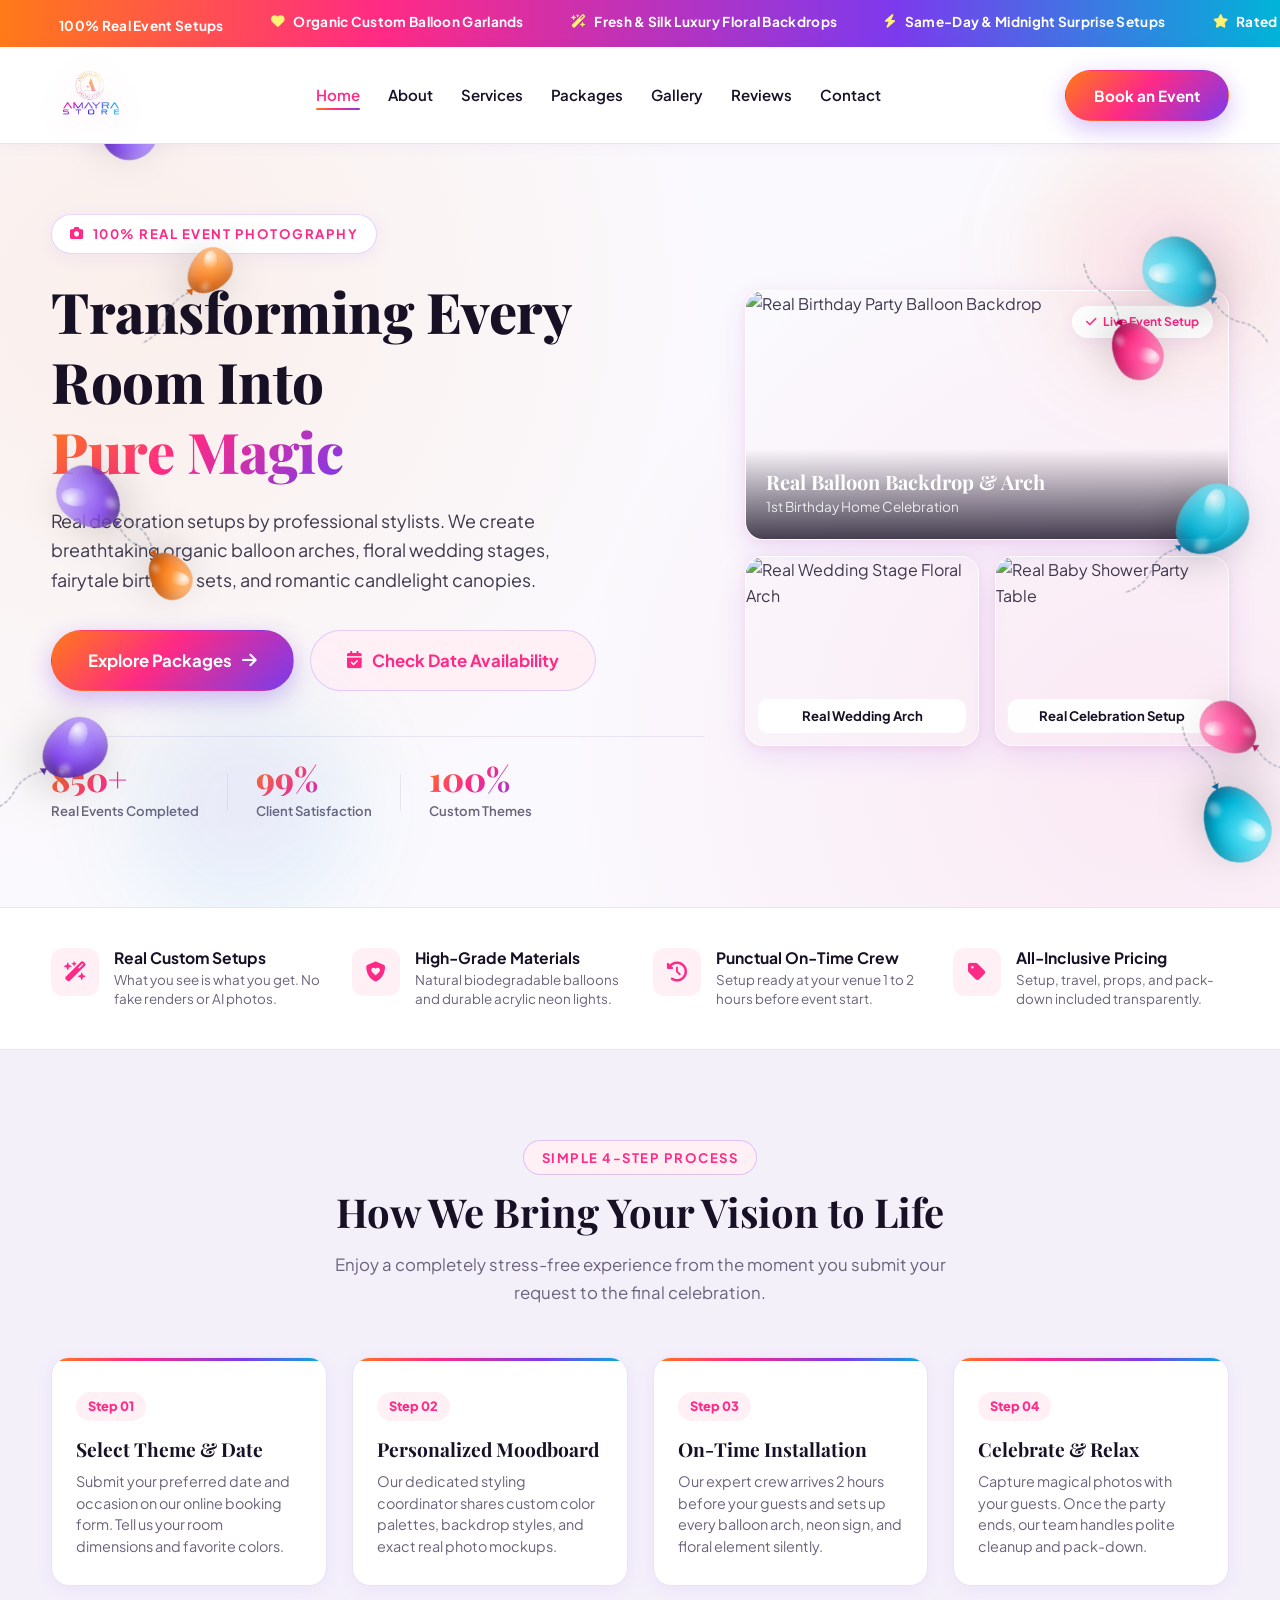
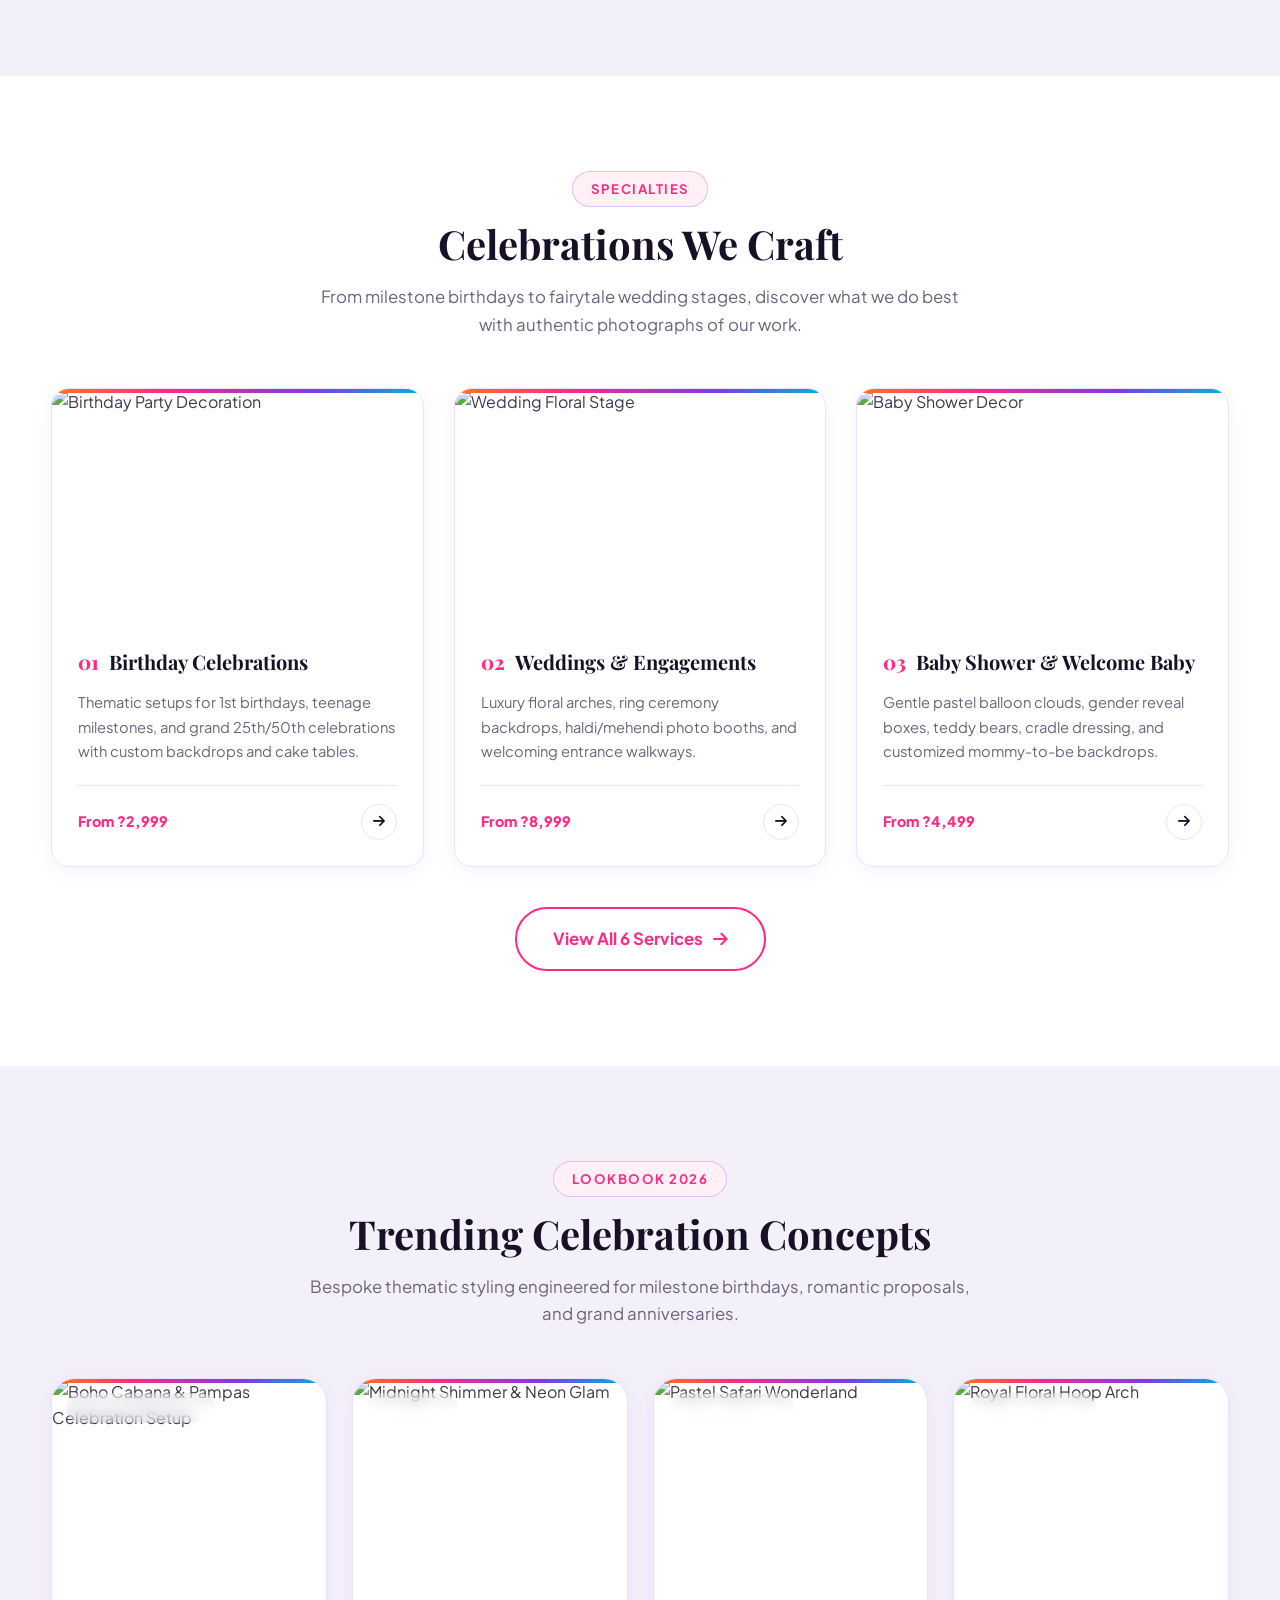
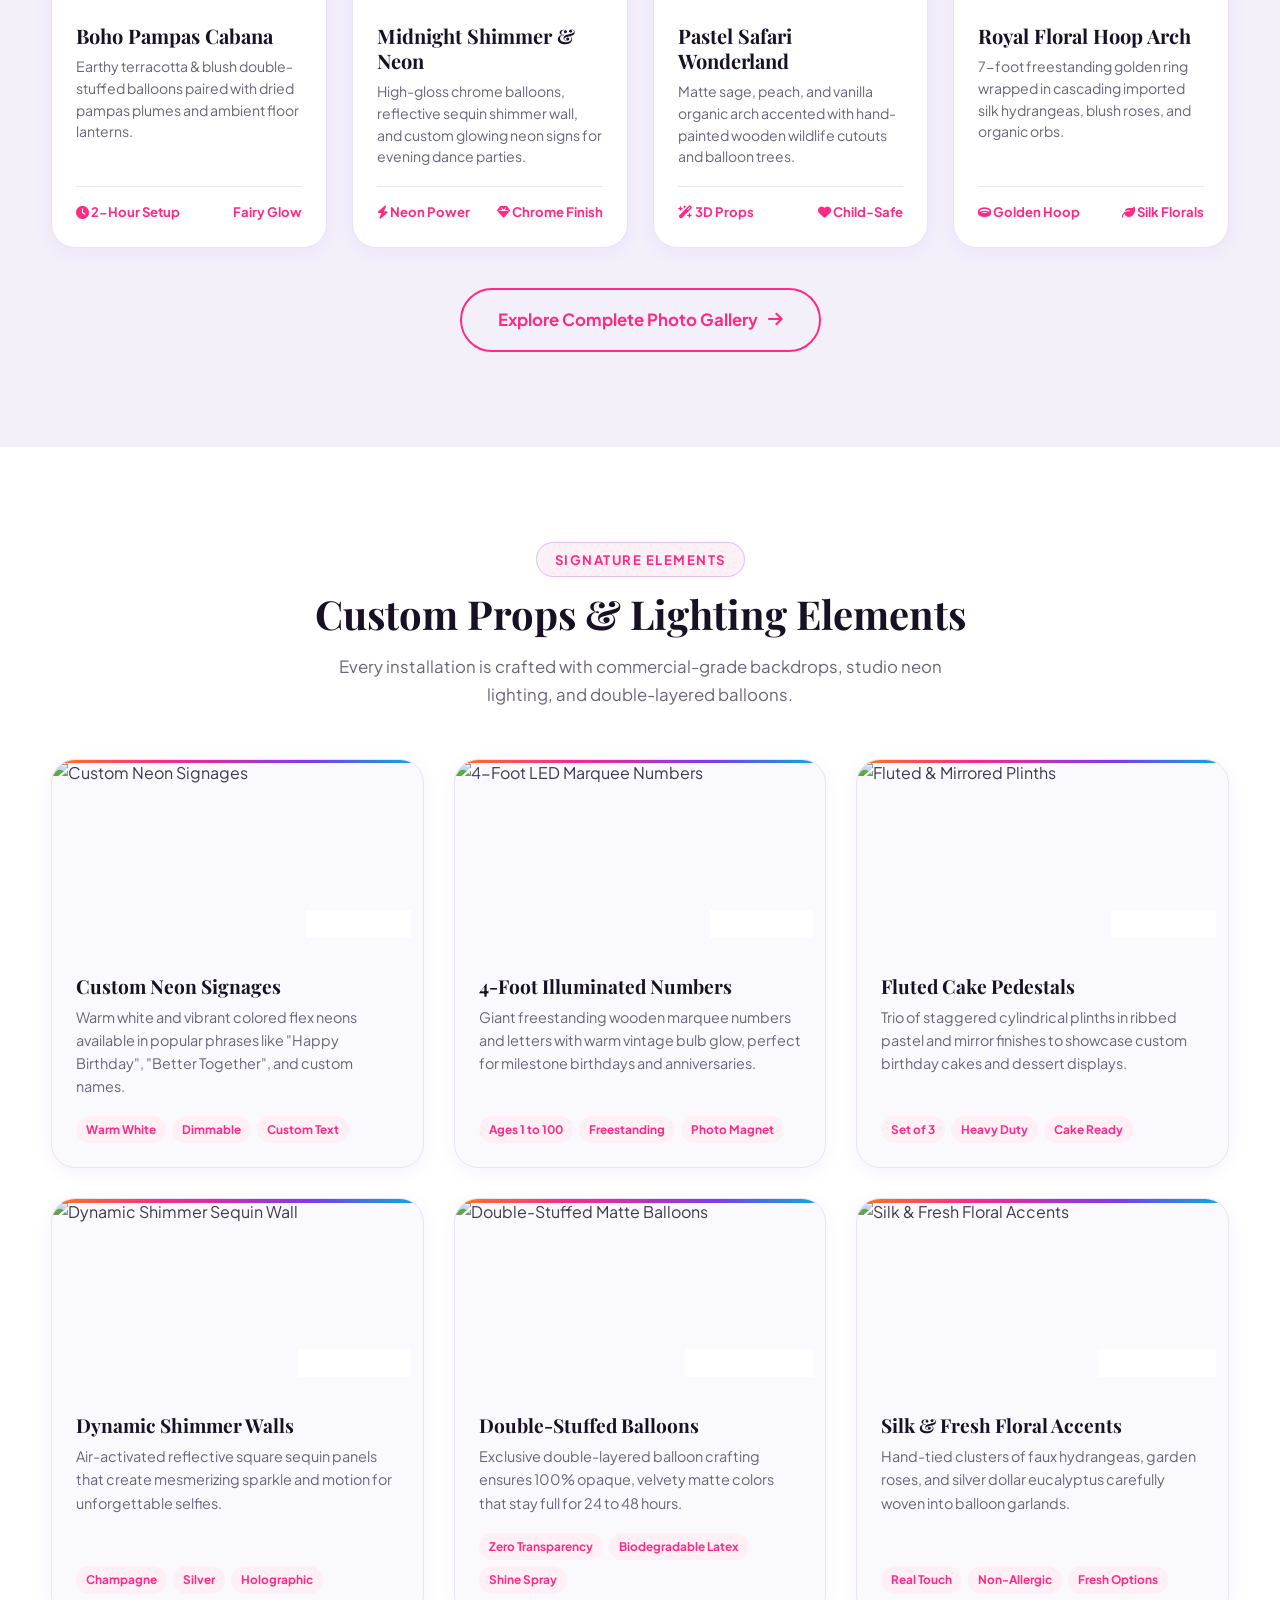
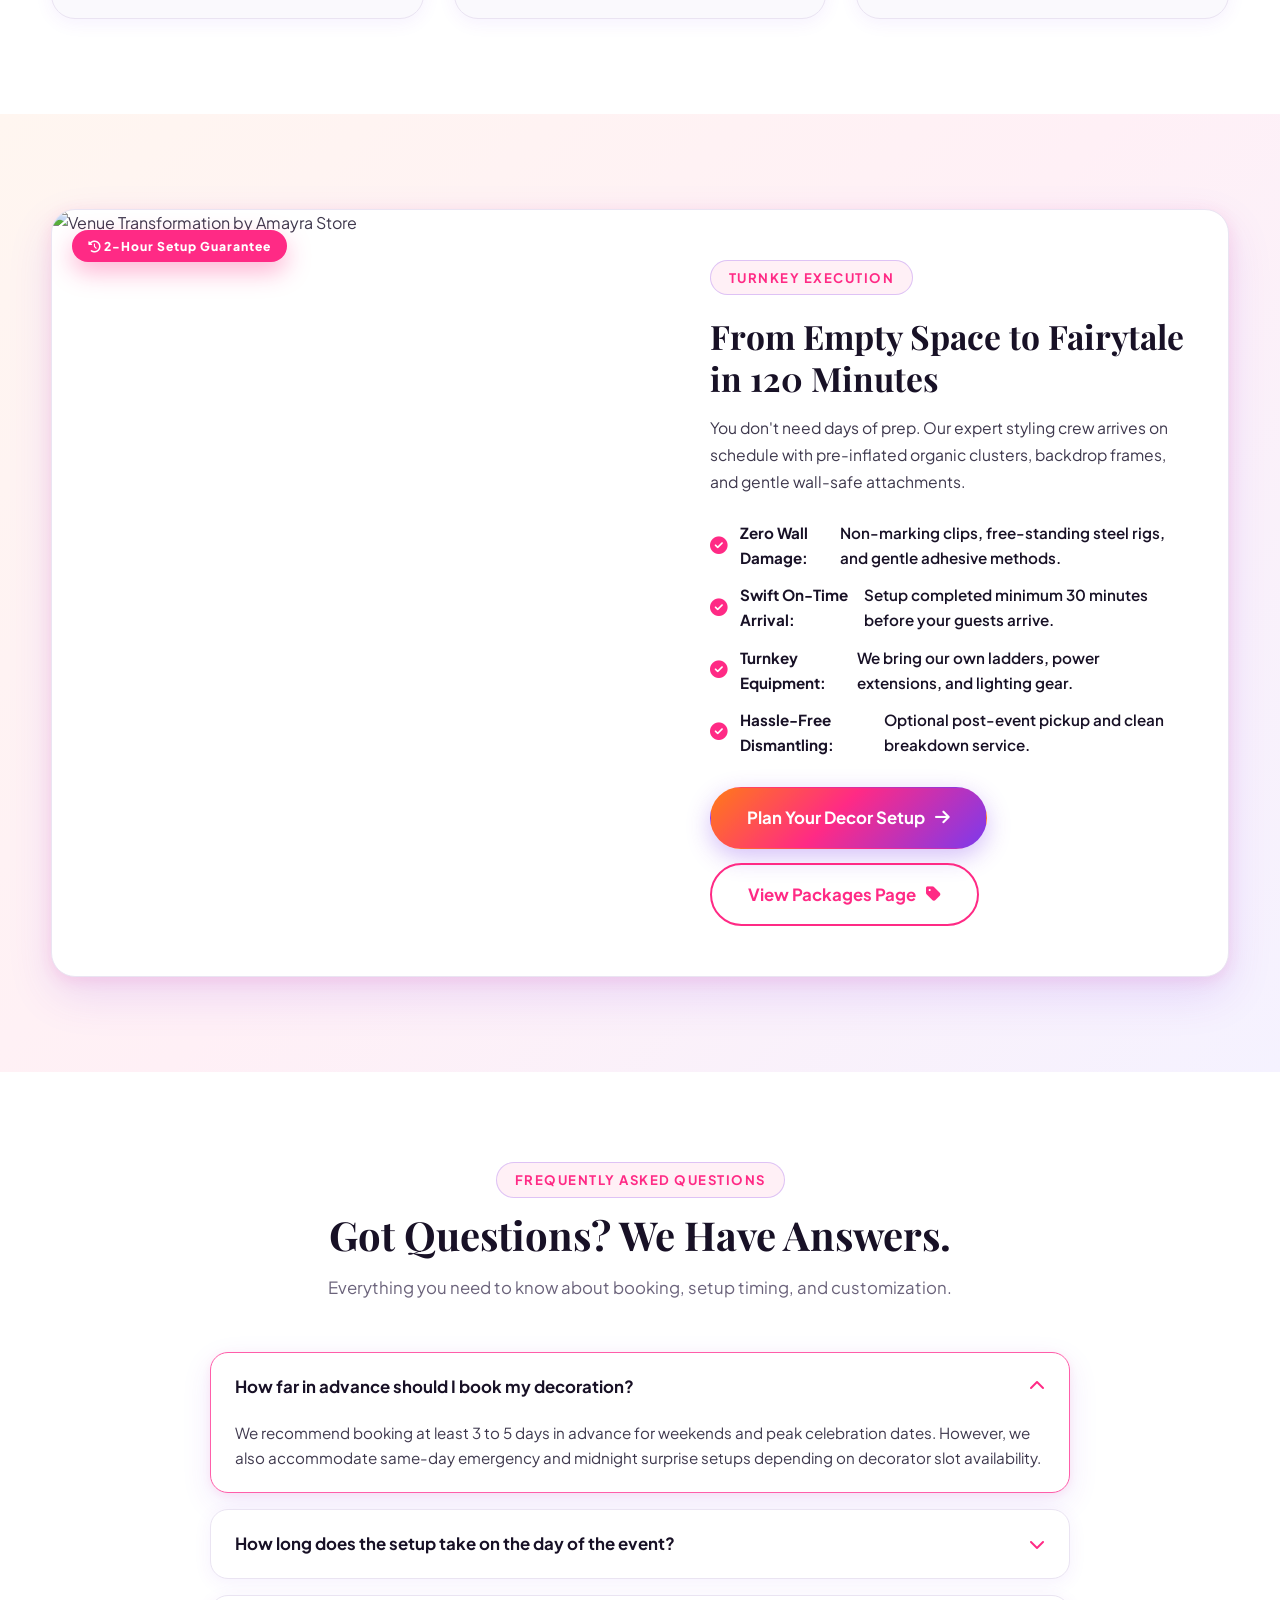
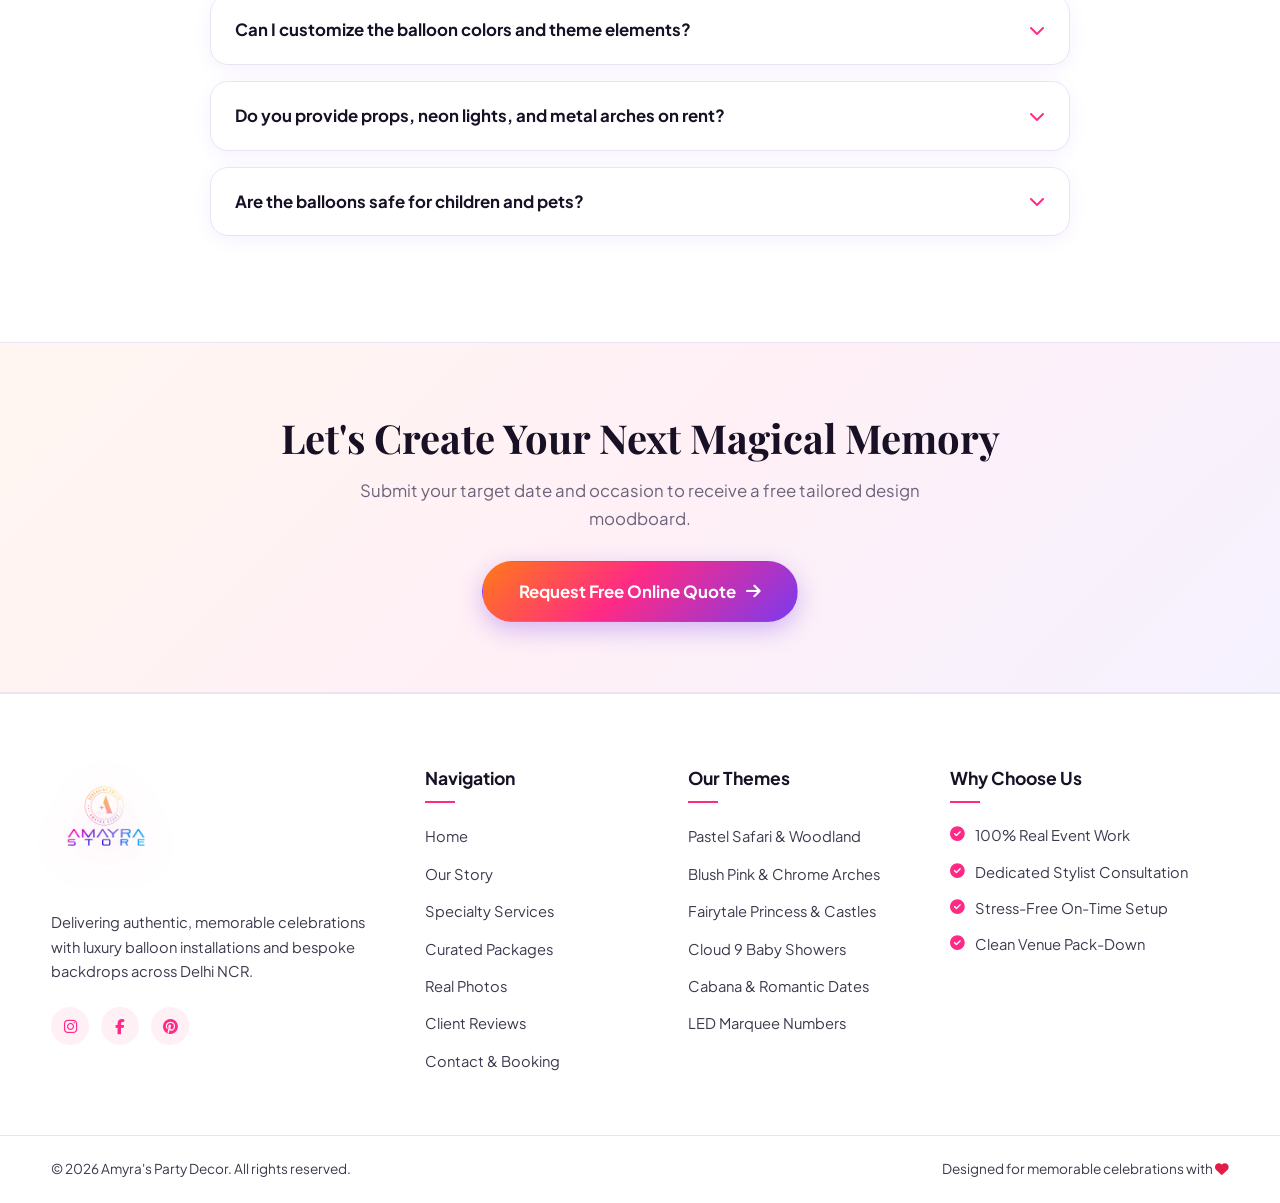
==== commit 9cb7392e: "first commit" ====
--- a/index.html
+++ b/index.html
@@ -1,4 +1,4 @@
-<!DOCTYPE html>
+﻿<!DOCTYPE html>
 <html lang="en">
 <head>
     <meta charset="UTF-8">
@@ -15,6 +15,8 @@
     <link rel="stylesheet" href="style.css">
 </head>
 <body>
+    <!-- BACKDROP OVERLAY FOR MOBILE DRAWER -->
+    <div class="nav-overlay" id="navOverlay"></div>
 
     <!-- TOP ANNOUNCEMENT TICKER -->
     <div class="top-announcement">
@@ -34,34 +36,37 @@
     <header class="luxe-header" id="header">
         <div class="container header-inner">
             <a href="index.html" class="brand-brand">
-                <span class="brand-monogram">A</span>
-                <div class="brand-names">
-                    <span class="name-main">Amyra's</span>
-                    <span class="name-sub">Party Decor</span>
-                </div>
+                <img src="logo.png" alt="Amayra Store Logo" class="brand-main-logo">
             </a>
 
-            <nav class="luxe-nav" id="navMenu">
+                        <nav class="luxe-nav" id="navMenu">
+                <div class="drawer-header">
+                    <div class="brand-brand">
+                        <img src="logo.png" alt="Amayra Store Logo" class="brand-main-logo">
+                    </div>
+                    <button class="drawer-close" id="drawerClose" aria-label="Close Menu">
+                        <i class="fa-solid fa-xmark"></i>
+                    </button>
+                </div>
                 <ul class="nav-list">
-                    <li><a href="index.html" class="active">Home</a></li>
-                    <li><a href="about.html">About</a></li>
-                    <li><a href="services.html">Services</a></li>
-                    <li><a href="packages.html">Packages</a></li>
-                    <li><a href="gallery.html">Gallery</a></li>
-                    <li><a href="reviews.html">Reviews</a></li>
-                    <li><a href="contact.html">Contact</a></li>
+                    <li><a href="index.html" class="active"><i class="fa-solid fa-house"></i> Home</a></li>
+                    <li><a href="about.html"><i class="fa-solid fa-heart"></i> About</a></li>
+                    <li><a href="services.html"><i class="fa-solid fa-wand-magic-sparkles"></i> Services</a></li>
+                    <li><a href="packages.html"><i class="fa-solid fa-tags"></i> Packages</a></li>
+                    <li><a href="gallery.html"><i class="fa-solid fa-images"></i> Gallery</a></li>
+                    <li><a href="reviews.html"><i class="fa-solid fa-star"></i> Reviews</a></li>
+                    <li><a href="contact.html"><i class="fa-solid fa-calendar-check"></i> Contact</a></li>
                 </ul>
                 <div class="mobile-cta-box">
-                    <a href="contact.html" class="btn btn-primary w-100">Book an Event</a>
+                    <a href="contact.html" class="btn btn-primary w-100"><i class="fa-solid fa-paper-plane"></i> Book an Event</a>
                 </div>
             </nav>
 
             <div class="header-right">
                 <a href="contact.html" class="btn btn-primary d-mobile-none">Book an Event</a>
                 <button class="nav-burger" id="menuToggle" aria-label="Open Navigation Menu">
-                    <span></span>
-                    <span></span>
-                    <span></span>
+                    <i class="fa-solid fa-bars"></i>
+                    <span>Menu</span>
                 </button>
             </div>
         </div>
@@ -229,7 +234,7 @@
                         </div>
                         <p>Thematic setups for 1st birthdays, teenage milestones, and grand 25th/50th celebrations with custom backdrops and cake tables.</p>
                         <div class="box-footer">
-                            <span class="price-start">From ₹2,999</span>
+                            <span class="price-start">From ?2,999</span>
                             <a href="services.html" class="arrow-btn" aria-label="View Details"><i class="fa-solid fa-arrow-right"></i></a>
                         </div>
                     </div>
@@ -247,7 +252,7 @@
                         </div>
                         <p>Luxury floral arches, ring ceremony backdrops, haldi/mehendi photo booths, and welcoming entrance walkways.</p>
                         <div class="box-footer">
-                            <span class="price-start">From ₹8,999</span>
+                            <span class="price-start">From ?8,999</span>
                             <a href="services.html" class="arrow-btn" aria-label="View Details"><i class="fa-solid fa-arrow-right"></i></a>
                         </div>
                     </div>
@@ -265,7 +270,7 @@
                         </div>
                         <p>Gentle pastel balloon clouds, gender reveal boxes, teddy bears, cradle dressing, and customized mommy-to-be backdrops.</p>
                         <div class="box-footer">
-                            <span class="price-start">From ₹4,499</span>
+                            <span class="price-start">From ?4,499</span>
                             <a href="services.html" class="arrow-btn" aria-label="View Details"><i class="fa-solid fa-arrow-right"></i></a>
                         </div>
                     </div>
@@ -278,89 +283,217 @@
         </div>
     </section>
 
-    <!-- POPULAR PACKAGES PREVIEW -->
-    <section class="packages-luxe">
+        <!-- TRENDING THEMES LOOKBOOK -->
+    <section class="themes-section">
         <div class="container">
             <div class="section-title-wrap text-center">
-                <div class="tag-label">Value Bundles</div>
-                <h2 class="h2-heading">Curated Celebration Packages</h2>
-                <p class="body-p">Clear, upfront rates with no hidden costs. Select a bundle or customize it to your venue.</p>
-            </div>
-
-            <div class="pricing-deck">
-                <div class="tier-card">
-                    <div class="tier-top">
-                        <span class="tier-badge">Essential</span>
-                        <h3 class="tier-title">Silver Bliss</h3>
-                        <p class="tier-desc">Ideal for bedrooms, living rooms & intimate celebrations</p>
-                        <div class="tier-price-box">
-                            <span class="curr">₹</span>
-                            <span class="val">2,999</span>
-                            <span class="per">/ complete setup</span>
-                        </div>
-                    </div>
-                    <div class="tier-body">
-                        <ul class="tier-features">
-                            <li><i class="fa-solid fa-circle-check"></i> 100+ Metallic / Pastel Balloons</li>
-                            <li><i class="fa-solid fa-circle-check"></i> 2 Foil Shimmer Curtains Backdrop</li>
-                            <li><i class="fa-solid fa-circle-check"></i> Happy Birthday / Anniversary Foil Banner</li>
-                            <li><i class="fa-solid fa-circle-check"></i> 4 Star or Heart Foil Balloons</li>
-                            <li class="muted-feat"><i class="fa-solid fa-minus"></i> Metal Ring Arch & Neon Light</li>
-                        </ul>
-                        <a href="contact.html?package=Silver%20Bliss" class="btn btn-outline w-100">Select Silver</a>
-                    </div>
-                </div>
-
-                <div class="tier-card featured-tier">
-                    <div class="ribbon-popular">POPULAR CHOICE</div>
-                    <div class="tier-top">
-                        <span class="tier-badge">Most Loved</span>
-                        <h3 class="tier-title">Blush Elegance</h3>
-                        <p class="tier-desc">Show-stopper setup for banquet halls, living rooms & lawns</p>
-                        <div class="tier-price-box">
-                            <span class="curr">₹</span>
-                            <span class="val">6,499</span>
-                            <span class="per">/ complete setup</span>
-                        </div>
-                    </div>
-                    <div class="tier-body">
-                        <ul class="tier-features">
-                            <li><i class="fa-solid fa-circle-check"></i> 6.5 ft Metal Ring Arch Structure</li>
-                            <li><i class="fa-solid fa-circle-check"></i> Organic Multi-size Balloon Garland (250+ balloons)</li>
-                            <li><i class="fa-solid fa-circle-check"></i> Warm White Neon Sign ("Happy Birthday" / "Better Together")</li>
-                            <li><i class="fa-solid fa-circle-check"></i> 2 Designer Cylindrical Cake Pedestals</li>
-                            <li><i class="fa-solid fa-circle-check"></i> Artificial Floral & Foliage Vines</li>
-                        </ul>
-                        <a href="contact.html?package=Blush%20Elegance" class="btn btn-primary w-100">Select Blush Elegance</a>
-                    </div>
-                </div>
-
-                <div class="tier-card">
-                    <div class="tier-top">
-                        <span class="tier-badge">VIP Luxury</span>
-                        <h3 class="tier-title">Royal Platinum</h3>
-                        <p class="tier-desc">Complete venue transformation with 3D props & entrance arch</p>
-                        <div class="tier-price-box">
-                            <span class="curr">₹</span>
-                            <span class="val">12,999</span>
-                            <span class="per">/ complete setup</span>
-                        </div>
-                    </div>
-                    <div class="tier-body">
-                        <ul class="tier-features">
-                            <li><i class="fa-solid fa-circle-check"></i> Double Arch / Custom Wooden Panel Backdrop</li>
-                            <li><i class="fa-solid fa-circle-check"></i> 500+ Balloon Grand Organic Garland</li>
-                            <li><i class="fa-solid fa-circle-check"></i> Premium Custom Neon Sign (Rental Included)</li>
-                            <li><i class="fa-solid fa-circle-check"></i> 3 Cylindrical Plinths + Dessert Cart</li>
-                            <li><i class="fa-solid fa-circle-check"></i> 3D Themed Life-size Character Props</li>
-                        </ul>
-                        <a href="contact.html?package=Royal%20Platinum" class="btn btn-outline w-100">Select Platinum</a>
+                <div class="tag-label">Lookbook 2026</div>
+                <h2 class="h2-heading">Trending Celebration Concepts</h2>
+                <p class="body-p">Bespoke thematic styling engineered for milestone birthdays, romantic proposals, and grand anniversaries.</p>
+            </div>
+
+            <div class="themes-grid">
+                <div class="theme-card">
+                    <div class="theme-thumb">
+                        <img src="https://images.unsplash.com/photo-1519741497674-611481863552?w=800&auto=format&fit=crop&q=80" alt="Boho Cabana & Pampas Celebration Setup" loading="lazy">
+                        <span class="theme-badge">Most Requested</span>
+                    </div>
+                    <div class="theme-info">
+                        <h4>Boho Pampas Cabana</h4>
+                        <p>Earthy terracotta & blush double-stuffed balloons paired with dried pampas plumes and ambient floor lanterns.</p>
+                        <div class="theme-specs">
+                            <span><i class="fa-solid fa-clock"></i> 2-Hour Setup</span>
+                            <span><i class="fa-solid fa-sparkles"></i> Fairy Glow</span>
+                        </div>
+                    </div>
+                </div>
+
+                <div class="theme-card">
+                    <div class="theme-thumb">
+                        <img src="https://images.unsplash.com/photo-1516450360452-9312f5e86fc7?w=800&auto=format&fit=crop&q=80" alt="Midnight Shimmer & Neon Glam" loading="lazy">
+                        <span class="theme-badge">VIP Glam</span>
+                    </div>
+                    <div class="theme-info">
+                        <h4>Midnight Shimmer & Neon</h4>
+                        <p>High-gloss chrome balloons, reflective sequin shimmer wall, and custom glowing neon signs for evening dance parties.</p>
+                        <div class="theme-specs">
+                            <span><i class="fa-solid fa-bolt"></i> Neon Power</span>
+                            <span><i class="fa-solid fa-gem"></i> Chrome Finish</span>
+                        </div>
+                    </div>
+                </div>
+
+                <div class="theme-card">
+                    <div class="theme-thumb">
+                        <img src="https://images.unsplash.com/photo-1530103862676-de8c9debad1d?w=800&auto=format&fit=crop&q=80" alt="Pastel Safari Wonderland" loading="lazy">
+                        <span class="theme-badge">Kids Favorite</span>
+                    </div>
+                    <div class="theme-info">
+                        <h4>Pastel Safari Wonderland</h4>
+                        <p>Matte sage, peach, and vanilla organic arch accented with hand-painted wooden wildlife cutouts and balloon trees.</p>
+                        <div class="theme-specs">
+                            <span><i class="fa-solid fa-wand-magic-sparkles"></i> 3D Props</span>
+                            <span><i class="fa-solid fa-heart"></i> Child-Safe</span>
+                        </div>
+                    </div>
+                </div>
+
+                <div class="theme-card">
+                    <div class="theme-thumb">
+                        <img src="https://images.unsplash.com/photo-1519225421980-715cb0215aed?w=800&auto=format&fit=crop&q=80" alt="Royal Floral Hoop Arch" loading="lazy">
+                        <span class="theme-badge">Timeless Luxe</span>
+                    </div>
+                    <div class="theme-info">
+                        <h4>Royal Floral Hoop Arch</h4>
+                        <p>7-foot freestanding golden ring wrapped in cascading imported silk hydrangeas, blush roses, and organic orbs.</p>
+                        <div class="theme-specs">
+                            <span><i class="fa-solid fa-ring"></i> Golden Hoop</span>
+                            <span><i class="fa-solid fa-leaf"></i> Silk Florals</span>
+                        </div>
                     </div>
                 </div>
             </div>
 
             <div class="text-center" style="margin-top: 40px;">
-                <a href="packages.html" class="btn btn-soft btn-xl">Compare All Package Inclusions <i class="fa-solid fa-arrow-right"></i></a>
+                <a href="gallery.html" class="btn btn-outline btn-xl">Explore Complete Photo Gallery <i class="fa-solid fa-arrow-right"></i></a>
+            </div>
+        </div>
+    </section>
+
+    <!-- SIGNATURE PROPS & RENTAL SHOWCASE -->
+    <section class="props-deck-section">
+        <div class="container">
+            <div class="section-title-wrap text-center">
+                <div class="tag-label">Signature Elements</div>
+                <h2 class="h2-heading">Custom Props & Lighting Elements</h2>
+                <p class="body-p">Every installation is crafted with commercial-grade backdrops, studio neon lighting, and double-layered balloons.</p>
+            </div>
+
+            <div class="props-deck-grid">
+                <div class="prop-card">
+                    <div class="prop-media">
+                        <img src="https://images.unsplash.com/photo-1513151233558-d860c5398176?w=800&auto=format&fit=crop&q=80" alt="Custom Neon Signages" loading="lazy">
+                        <span class="prop-pill"><i class="fa-solid fa-bolt"></i> Studio Neon</span>
+                    </div>
+                    <div class="prop-body">
+                        <h4>Custom Neon Signages</h4>
+                        <p>Warm white and vibrant colored flex neons available in popular phrases like "Happy Birthday", "Better Together", and custom names.</p>
+                        <div class="prop-tags">
+                            <span class="prop-tag">Warm White</span>
+                            <span class="prop-tag">Dimmable</span>
+                            <span class="prop-tag">Custom Text</span>
+                        </div>
+                    </div>
+                </div>
+
+                <div class="prop-card">
+                    <div class="prop-media">
+                        <img src="https://images.unsplash.com/photo-1527529482837-4698179dc6ce?w=800&auto=format&fit=crop&q=80" alt="4-Foot LED Marquee Numbers" loading="lazy">
+                        <span class="prop-pill"><i class="fa-solid fa-lightbulb"></i> 4ft Marquee</span>
+                    </div>
+                    <div class="prop-body">
+                        <h4>4-Foot Illuminated Numbers</h4>
+                        <p>Giant freestanding wooden marquee numbers and letters with warm vintage bulb glow, perfect for milestone birthdays and anniversaries.</p>
+                        <div class="prop-tags">
+                            <span class="prop-tag">Ages 1 to 100</span>
+                            <span class="prop-tag">Freestanding</span>
+                            <span class="prop-tag">Photo Magnet</span>
+                        </div>
+                    </div>
+                </div>
+
+                <div class="prop-card">
+                    <div class="prop-media">
+                        <img src="https://images.unsplash.com/photo-1511285560929-80b456fea0bc?w=800&auto=format&fit=crop&q=80" alt="Fluted & Mirrored Plinths" loading="lazy">
+                        <span class="prop-pill"><i class="fa-solid fa-shapes"></i> Cake Plinths</span>
+                    </div>
+                    <div class="prop-body">
+                        <h4>Fluted Cake Pedestals</h4>
+                        <p>Trio of staggered cylindrical plinths in ribbed pastel and mirror finishes to showcase custom birthday cakes and dessert displays.</p>
+                        <div class="prop-tags">
+                            <span class="prop-tag">Set of 3</span>
+                            <span class="prop-tag">Heavy Duty</span>
+                            <span class="prop-tag">Cake Ready</span>
+                        </div>
+                    </div>
+                </div>
+
+                <div class="prop-card">
+                    <div class="prop-media">
+                        <img src="https://images.unsplash.com/photo-1464366400600-7168b8af9bc3?w=800&auto=format&fit=crop&q=80" alt="Dynamic Shimmer Sequin Wall" loading="lazy">
+                        <span class="prop-pill"><i class="fa-solid fa-gem"></i> Shimmer Wall</span>
+                    </div>
+                    <div class="prop-body">
+                        <h4>Dynamic Shimmer Walls</h4>
+                        <p>Air-activated reflective square sequin panels that create mesmerizing sparkle and motion for unforgettable selfies.</p>
+                        <div class="prop-tags">
+                            <span class="prop-tag">Champagne</span>
+                            <span class="prop-tag">Silver</span>
+                            <span class="prop-tag">Holographic</span>
+                        </div>
+                    </div>
+                </div>
+
+                <div class="prop-card">
+                    <div class="prop-media">
+                        <img src="https://images.unsplash.com/photo-1558636508-e0db3814bd1d?w=800&auto=format&fit=crop&q=80" alt="Double-Stuffed Matte Balloons" loading="lazy">
+                        <span class="prop-pill"><i class="fa-solid fa-shield-halved"></i> Double-Stuffed</span>
+                    </div>
+                    <div class="prop-body">
+                        <h4>Double-Stuffed Balloons</h4>
+                        <p>Exclusive double-layered balloon crafting ensures 100% opaque, velvety matte colors that stay full for 24 to 48 hours.</p>
+                        <div class="prop-tags">
+                            <span class="prop-tag">Zero Transparency</span>
+                            <span class="prop-tag">Biodegradable Latex</span>
+                            <span class="prop-tag">Shine Spray</span>
+                        </div>
+                    </div>
+                </div>
+
+                <div class="prop-card">
+                    <div class="prop-media">
+                        <img src="https://images.unsplash.com/photo-1520854221256-17451cc331bf?w=800&auto=format&fit=crop&q=80" alt="Silk & Fresh Floral Accents" loading="lazy">
+                        <span class="prop-pill"><i class="fa-solid fa-fan"></i> Floral Accents</span>
+                    </div>
+                    <div class="prop-body">
+                        <h4>Silk & Fresh Floral Accents</h4>
+                        <p>Hand-tied clusters of faux hydrangeas, garden roses, and silver dollar eucalyptus carefully woven into balloon garlands.</p>
+                        <div class="prop-tags">
+                            <span class="prop-tag">Real Touch</span>
+                            <span class="prop-tag">Non-Allergic</span>
+                            <span class="prop-tag">Fresh Options</span>
+                        </div>
+                    </div>
+                </div>
+            </div>
+        </div>
+    </section>
+
+    <!-- TRANSFORMATION SPOTLIGHT -->
+    <section class="spotlight-section">
+        <div class="container">
+            <div class="spotlight-card">
+                <div class="spotlight-media">
+                    <img src="https://images.unsplash.com/photo-1465495976277-4387d4b0b4c6?w=800&auto=format&fit=crop&q=80" alt="Venue Transformation by Amayra Store" loading="lazy">
+                    <span class="spotlight-badge"><i class="fa-solid fa-clock-rotate-left"></i> 2-Hour Setup Guarantee</span>
+                </div>
+                <div class="spotlight-content">
+                    <div class="tag-label" style="align-self: flex-start;">Turnkey Execution</div>
+                    <h3 class="h2-heading" style="font-size: 2.1rem; margin-top: 8px;">From Empty Space to Fairytale in 120 Minutes</h3>
+                    <p class="body-p">You don't need days of prep. Our expert styling crew arrives on schedule with pre-inflated organic clusters, backdrop frames, and gentle wall-safe attachments.</p>
+                    
+                    <ul class="spotlight-bullets">
+                        <li><i class="fa-solid fa-circle-check"></i> <strong>Zero Wall Damage:</strong> Non-marking clips, free-standing steel rigs, and gentle adhesive methods.</li>
+                        <li><i class="fa-solid fa-circle-check"></i> <strong>Swift On-Time Arrival:</strong> Setup completed minimum 30 minutes before your guests arrive.</li>
+                        <li><i class="fa-solid fa-circle-check"></i> <strong>Turnkey Equipment:</strong> We bring our own ladders, power extensions, and lighting gear.</li>
+                        <li><i class="fa-solid fa-circle-check"></i> <strong>Hassle-Free Dismantling:</strong> Optional post-event pickup and clean breakdown service.</li>
+                    </ul>
+
+                    <div style="display: flex; gap: 14px; flex-wrap: wrap;">
+                        <a href="contact.html" class="btn btn-primary btn-xl">Plan Your Decor Setup <i class="fa-solid fa-arrow-right"></i></a>
+                        <a href="packages.html" class="btn btn-outline btn-xl">View Packages Page <i class="fa-solid fa-tag"></i></a>
+                    </div>
+                </div>
             </div>
         </div>
     </section>
@@ -442,11 +575,7 @@
         <div class="container footer-grid">
             <div class="col-main">
                 <div class="brand-brand">
-                    <span class="brand-monogram">A</span>
-                    <div class="brand-names">
-                        <span class="name-main">Amyra's</span>
-                        <span class="name-sub">Party Decor</span>
-                    </div>
+                    <img src="logo.png" alt="Amayra Store Logo" class="brand-main-logo footer-logo">
                 </div>
                 <p class="footer-blurb">
                     Delivering authentic, memorable celebrations with luxury balloon installations and bespoke backdrops across Delhi NCR.
@@ -497,10 +626,34 @@
         <div class="footer-base">
             <div class="container footer-base-inner">
                 <p>&copy; <span id="currentYear"></span> Amyra's Party Decor. All rights reserved.</p>
-                <p>Designed for memorable celebrations with <i class="fa-solid fa-heart" style="color: #E57399;"></i></p>
+                <p>Designed for memorable celebrations with <i class="fa-solid fa-heart" style="color: #E11D48;"></i></p>
             </div>
         </div>
     </footer>
+
+        <!-- MOBILE BOTTOM NAVIGATION (ALWAYS VISIBLE ON PHONE) -->
+    <nav class="mobile-bottom-nav">
+        <a href="index.html" class="bnav-item active">
+            <i class="fa-solid fa-house"></i>
+            <span>Home</span>
+        </a>
+        <a href="services.html" class="bnav-item">
+            <i class="fa-solid fa-wand-magic-sparkles"></i>
+            <span>Services</span>
+        </a>
+        <a href="packages.html" class="bnav-item">
+            <i class="fa-solid fa-tags"></i>
+            <span>Packages</span>
+        </a>
+        <a href="gallery.html" class="bnav-item">
+            <i class="fa-solid fa-images"></i>
+            <span>Gallery</span>
+        </a>
+        <a href="contact.html" class="bnav-item bnav-book">
+            <i class="fa-solid fa-calendar-check"></i>
+            <span>Book</span>
+        </a>
+    </nav>
 
     <!-- SCROLL TOP -->
     <button class="luxe-scroll-top" id="scrollTopBtn" aria-label="Scroll to Top">
--- a/style.css
+++ b/style.css
@@ -1,38 +1,61 @@
 /* ==========================================================================
-   AMYRA'S PARTY DECOR - LIGHT & SOFT PASTEL STYLESHEET (EXPANDED)
-   Colors: Soft Lilac, Blush Rose, Pearl White & Lavender Mist (No Gold)
-   Layout: 4% Left/Right Responsive Padding & Comprehensive Multi-Page Elements
+   AMYRA'S PARTY DECOR & STORE - BRAND LOGO SIGNATURE THEME
+   Colors: Sunset Tangerine (#FF7A18), Radiant Neon Pink (#FF2A85),
+           Royal Violet (#7C3AED), Electric Sky Cyan (#00B4D8)
+   Animation: Scroll-Reactive Floating & Swaying Balloons ("Hawa me Laharte Balloons")
    ========================================================================== */
 
 :root {
-    /* Soft Light Pastel Palette */
-    --primary: #9472B7;
-    --primary-light: #B79AD4;
-    --primary-soft: #F4EFFB;
-    --primary-dark: #7A589E;
+    /* Exact Logo Color Spectrum */
+    --brand-orange: #FF7A18;      /* Sunset Tangerine (Top of Logo) */
+    --brand-pink: #FF2A85;        /* Radiant Neon Pink (Center & "Amyra") */
+    --brand-purple: #7C3AED;      /* Royal Electric Violet ("M/A") */
+    --brand-cyan: #00B4D8;        /* Electric Sky Cyan ("STORE") */
+    --brand-cyan-light: #38BDF8;
+
+    /* Core UI Mapping */
+    --primary: #FF2A85;           /* Primary Action: Radiant Hot Pink */
+    --primary-light: #FF5EAA;
+    --primary-soft: #FFF0F6;
+    --primary-dark: #C2185B;
     
-    --rose: #E57399;
-    --rose-light: #F7A8C2;
-    --rose-soft: #FDF0F4;
+    --rose: #FF2A85;
+    --rose-light: #FF5EAA;
+    --rose-soft: #FFF0F6;
     
-    --pastel-gradient: linear-gradient(135deg, #9C78C0 0%, #E57399 100%);
-    --pastel-gradient-soft: linear-gradient(135deg, #F3EFF9 0%, #FDF0F5 100%);
-    --pastel-gradient-card: linear-gradient(180deg, #FFFFFF 0%, #FAF8FC 100%);
+    --accent: #7C3AED;            /* Secondary Accent: Royal Violet */
+    --accent-glow: rgba(255, 42, 133, 0.3);
     
-    --bg-page: #FAF9FC;
-    --bg-card: #FFFFFF;
-    --bg-alt: #F6F3FA;
+    /* Signature Logo Gradients */
+    --pastel-gradient: linear-gradient(135deg, #FF7A18 0%, #FF2A85 45%, #7C3AED 100%);
+    --pastel-gradient-soft: linear-gradient(135deg, #FFF6F0 0%, #FFF0F6 50%, #F5F2FF 100%);
+    --pastel-gradient-card: linear-gradient(180deg, #FFFFFF 0%, #FAF8FD 100%);
+    --brand-gradient: linear-gradient(135deg, #FF7A18 0%, #FF2A85 35%, #7C3AED 70%, #00B4D8 100%);
+    --brand-gradient-horizontal: linear-gradient(90deg, #FF7A18 0%, #FF2A85 30%, #7C3AED 70%, #00B4D8 100%);
+    --hero-glow: radial-gradient(circle at 50% 30%, rgba(255, 42, 133, 0.12) 0%, rgba(124, 58, 237, 0.08) 40%, rgba(0, 180, 216, 0.06) 70%, transparent 100%);
     
-    --text-heading: #261F33;
-    --text-body: #565063;
-    --text-muted: #827C91;
-    --border-soft: #EAE3F2;
-    --border-focus: #C8B3E3;
-
-    /* Shadows & Radii */
-    --shadow-sm: 0 4px 15px rgba(148, 114, 183, 0.06);
-    --shadow-md: 0 10px 30px rgba(148, 114, 183, 0.08);
-    --shadow-lg: 0 18px 45px rgba(148, 114, 183, 0.12);
+    /* Clean, Elegant Light & Celebratory Theme (No Black Color) */
+    --bg-page: #FAF9FD;           /* Clean luminous celebratory background */
+    --bg-card: #FFFFFF;           /* Pure white crisp elevated card */
+    --bg-card-hover: #FFFFFF;     /* Elevated hover card */
+    --bg-alt: #F4F0FA;            /* Soft warm lavender-cream alternate section */
+    --bg-input: #FFFFFF;          /* Clear white input */
+    
+    /* High-Contrast Crystal-Clear Typography */
+    --text-heading: #181126;      /* Deep midnight violet - 100% sharp & readable */
+    --text-body: #3E384D;         /* High-contrast rich slate body text */
+    --text-muted: #6B637B;        /* Clearly legible muted text */
+    --border-soft: #EAE4F2;       /* Soft festive border */
+    --border-card: #E4DDEC;
+    --border-focus: #FF2A85;
+
+    /* Crisp Festive Glow Shadows */
+    --shadow-sm: 0 4px 18px rgba(124, 58, 237, 0.07);
+    --shadow-md: 0 10px 30px rgba(124, 58, 237, 0.11), 0 2px 8px rgba(255, 42, 133, 0.08);
+    --shadow-lg: 0 18px 45px rgba(124, 58, 237, 0.14), 0 4px 16px rgba(255, 42, 133, 0.12);
+    --shadow-primary: 0 10px 25px rgba(255, 42, 133, 0.35);
+    --shadow-orange: 0 10px 25px rgba(255, 122, 24, 0.35);
+    --shadow-cyan: 0 10px 25px rgba(0, 180, 216, 0.35);
     
     --radius-sm: 10px;
     --radius-md: 18px;
@@ -129,7 +152,7 @@
     padding: 6px 18px;
     border-radius: var(--radius-pill);
     margin-bottom: 12px;
-    border: 1px solid rgba(148, 114, 183, 0.2);
+    border: 1px solid rgba(124, 58, 237, 0.25);
 }
 
 .h2-heading {
@@ -168,32 +191,34 @@
 .btn-primary {
     background: var(--pastel-gradient);
     color: #FFFFFF;
-    box-shadow: 0 8px 22px rgba(156, 120, 192, 0.28);
+    font-weight: 700;
+    box-shadow: 0 8px 24px rgba(124, 58, 237, 0.32);
 }
 
 .btn-primary:hover {
     transform: translateY(-2px);
-    box-shadow: 0 12px 28px rgba(156, 120, 192, 0.4);
-    opacity: 0.95;
+    box-shadow: 0 12px 30px rgba(225, 29, 72, 0.42);
     color: #FFFFFF;
 }
 
 .btn-soft {
     background: var(--primary-soft);
     color: var(--primary);
-    border: 1px solid var(--border-soft);
+    border: 1px solid rgba(124, 58, 237, 0.2);
+    font-weight: 700;
 }
 
 .btn-soft:hover {
-    background: #EAE2F5;
-    color: var(--primary);
+    background: var(--primary);
+    color: #FFFFFF;
     transform: translateY(-2px);
 }
 
 .btn-outline {
     background: transparent;
-    border-color: var(--primary);
-    color: var(--primary);
+    border: 2px solid var(--primary);
+    color: var(--primary);
+    font-weight: 700;
 }
 
 .btn-outline:hover {
@@ -203,7 +228,7 @@
 }
 
 .btn-xl {
-    padding: 15px 34px;
+    padding: 16px 36px;
     font-size: 1.05rem;
 }
 
@@ -212,17 +237,18 @@
 }
 
 /* ==========================================================================
-   TOP TICKER MARQUEE
+   TOP TICKER MARQUEE (EXACT LOGO GRADIENT BANNER)
    ========================================================================== */
 .top-announcement {
-    background: #FFFFFF;
-    color: var(--text-body);
-    font-size: 0.82rem;
-    font-weight: 600;
-    padding: 9px 4%;
+    background: var(--brand-gradient-horizontal);
+    color: #FFFFFF;
+    font-size: 0.85rem;
+    font-weight: 700;
+    letter-spacing: 0.3px;
+    padding: 10px 4%;
     overflow: hidden;
     white-space: nowrap;
-    border-bottom: 1px solid var(--border-soft);
+    box-shadow: 0 2px 14px rgba(255, 42, 133, 0.3);
 }
 
 .marquee-track {
@@ -238,7 +264,7 @@
 }
 
 .marquee-track span i {
-    color: var(--rose);
+    color: #FFF275; /* Sparkling warm starlight */
 }
 
 @keyframes marquee {
@@ -250,18 +276,18 @@
    HEADER (LIGHT & CLEAN)
    ========================================================================== */
 .luxe-header {
-    background: rgba(255, 255, 255, 0.95);
-    backdrop-filter: blur(14px);
+    background: #FFFFFF;
     position: sticky;
     top: 0;
-    z-index: 999;
-    padding: 16px 0;
+    z-index: 1005;
+    padding: 8px 0;
     border-bottom: 1px solid var(--border-soft);
+    box-shadow: 0 2px 14px rgba(124, 58, 237, 0.05);
     transition: var(--transition);
 }
 
 .luxe-header.scrolled {
-    padding: 11px 0;
+    padding: 6px 0;
     box-shadow: var(--shadow-sm);
 }
 
@@ -271,48 +297,34 @@
     justify-content: space-between;
 }
 
-/* Brand */
+/* Standalone Prominent Brand Logo (No Text) */
 .brand-brand {
-    display: flex;
-    align-items: center;
-    gap: 12px;
-}
-
-.brand-monogram {
-    width: 42px;
-    height: 42px;
-    background: var(--pastel-gradient);
-    color: #FFFFFF;
-    border-radius: 12px;
-    display: flex;
-    align-items: center;
-    justify-content: center;
-    font-family: 'Playfair Display', serif;
-    font-size: 1.45rem;
-    font-weight: 800;
-    box-shadow: 0 4px 14px rgba(156, 120, 192, 0.25);
-}
-
-.brand-names {
-    display: flex;
-    flex-direction: column;
-}
-
-.name-main {
-    font-family: 'Playfair Display', serif;
-    font-size: 1.45rem;
-    font-weight: 800;
-    color: var(--text-heading);
-    line-height: 1.1;
-    letter-spacing: -0.5px;
-}
-
-.name-sub {
-    font-size: 0.7rem;
-    font-weight: 700;
-    text-transform: uppercase;
-    letter-spacing: 2px;
-    color: var(--primary);
+    display: inline-flex;
+    align-items: center;
+    text-decoration: none;
+    line-height: 1;
+}
+
+.brand-main-logo {
+    height: 80px;
+    width: auto;
+    max-height: 86px;
+    object-fit: contain;
+    filter: drop-shadow(0 4px 16px rgba(255, 42, 133, 0.28));
+    transition: var(--transition);
+    display: block;
+}
+
+.brand-main-logo:hover {
+    transform: scale(1.05);
+    filter: drop-shadow(0 6px 22px rgba(0, 180, 216, 0.4));
+}
+
+.footer-logo {
+    height: 110px;
+    max-height: 120px;
+    margin-bottom: 18px;
+    filter: drop-shadow(0 6px 22px rgba(255, 42, 133, 0.35));
 }
 
 /* Navigation Links */
@@ -352,35 +364,81 @@
     width: 100%;
 }
 
+.nav-list a i {
+    display: none;
+}
+
 .mobile-cta-box {
     display: none;
 }
 
+.drawer-header {
+    display: none;
+}
+
+.nav-overlay {
+    position: fixed;
+    top: 0;
+    left: 0;
+    width: 100vw;
+    height: 100vh;
+    background: rgba(15, 23, 42, 0.45);
+    backdrop-filter: blur(4px);
+    z-index: 998;
+    opacity: 0;
+    visibility: hidden;
+    transition: opacity 0.3s ease, visibility 0.3s ease;
+}
+
+.nav-overlay.active {
+    opacity: 1;
+    visibility: visible;
+}
+
 .header-right {
     display: flex;
     align-items: center;
     gap: 15px;
 }
 
+/* Stylish, High-Visibility Mobile Menu Button */
 .nav-burger {
     display: none;
-    flex-direction: column;
-    justify-content: space-around;
-    width: 30px;
-    height: 24px;
-    background: transparent;
-    border: none;
+    align-items: center;
+    gap: 8px;
+    background: var(--primary-soft);
+    color: var(--primary);
+    border: 1.5px solid rgba(124, 58, 237, 0.25);
+    border-radius: var(--radius-pill);
+    padding: 8px 16px;
+    font-size: 0.92rem;
+    font-weight: 700;
     cursor: pointer;
-    padding: 0;
-    z-index: 1002;
+    transition: var(--transition);
+}
+
+.nav-burger:hover,
+.nav-burger.active {
+    background: var(--primary);
+    color: #FFFFFF;
+    border-color: var(--primary);
+    box-shadow: 0 4px 14px rgba(124, 58, 237, 0.3);
+}
+
+.nav-burger i {
+    font-size: 1rem;
 }
 
 .nav-burger span {
-    width: 100%;
-    height: 2.5px;
-    background: var(--text-heading);
-    border-radius: 4px;
-    transition: var(--transition);
+    font-size: 0.9rem;
+    font-weight: 700;
+}
+
+/* ==========================================================================
+   MOBILE BOTTOM NAVIGATION BAR (ALWAYS VISIBLE ON PHONE)
+   ========================================================================== */
+.mobile-bottom-nav {
+    display: none;
 }
 
 /* ==========================================================================
@@ -421,10 +479,36 @@
 .hero-luxe {
     position: relative;
     padding: 70px 0 85px;
-    background: radial-gradient(circle at 10% 20%, rgba(156, 120, 192, 0.08) 0%, transparent 45%),
-                radial-gradient(circle at 90% 80%, rgba(229, 115, 153, 0.08) 0%, transparent 45%),
+    background: radial-gradient(circle at 10% 20%, rgba(255, 122, 24, 0.08) 0%, transparent 45%),
+                radial-gradient(circle at 90% 80%, rgba(255, 42, 133, 0.08) 0%, transparent 45%),
                 var(--bg-page);
     overflow: hidden;
+}
+
+.hero-luxe::before {
+    content: '';
+    position: absolute;
+    top: -50px;
+    right: -50px;
+    width: 320px;
+    height: 320px;
+    background: radial-gradient(circle, rgba(255, 42, 133, 0.12) 0%, rgba(255, 122, 24, 0.08) 50%, transparent 70%);
+    pointer-events: none;
+    border-radius: 50%;
+    filter: blur(40px);
+}
+
+.hero-luxe::after {
+    content: '';
+    position: absolute;
+    bottom: -40px;
+    left: 8%;
+    width: 280px;
+    height: 280px;
+    background: radial-gradient(circle, rgba(124, 58, 237, 0.1) 0%, rgba(0, 180, 216, 0.08) 50%, transparent 70%);
+    pointer-events: none;
+    border-radius: 50%;
+    filter: blur(40px);
 }
 
 .hero-grid {
@@ -444,7 +528,7 @@
     letter-spacing: 1.5px;
     color: var(--primary);
     background: #FFFFFF;
-    border: 1px solid var(--border-soft);
+    border: 1px solid rgba(124, 58, 237, 0.2);
     padding: 8px 18px;
     border-radius: var(--radius-pill);
     box-shadow: var(--shadow-sm);
@@ -460,7 +544,7 @@
 
 .hero-lead {
     font-size: 1.12rem;
-    color: var(--text-muted);
+    color: var(--text-body);
     max-width: 520px;
     margin-bottom: 35px;
 }
@@ -489,7 +573,9 @@
     font-family: 'Playfair Display', serif;
     font-size: 2.1rem;
     font-weight: 800;
-    color: var(--primary);
+    background: var(--pastel-gradient);
+    -webkit-background-clip: text;
+    -webkit-text-fill-color: transparent;
     line-height: 1;
 }
 
@@ -658,11 +744,22 @@
 .process-card {
     background: #FFFFFF;
     border-radius: var(--radius-md);
-    padding: 30px 24px;
+    padding: 34px 24px 28px;
     border: 1px solid var(--border-soft);
     box-shadow: var(--shadow-sm);
     position: relative;
+    overflow: hidden;
     transition: var(--transition);
+}
+
+.process-card::before {
+    content: '';
+    position: absolute;
+    top: 0;
+    left: 0;
+    right: 0;
+    height: 3.5px;
+    background: var(--brand-gradient-horizontal);
 }
 
 .process-card:hover {
@@ -801,14 +898,26 @@
 }
 
 .service-box {
-    background: var(--bg-page);
+    background: #FFFFFF;
     border-radius: var(--radius-md);
     overflow: hidden;
     border: 1px solid var(--border-soft);
     box-shadow: var(--shadow-sm);
     display: flex;
     flex-direction: column;
+    position: relative;
     transition: var(--transition);
+}
+
+.service-box::before {
+    content: '';
+    position: absolute;
+    top: 0;
+    left: 0;
+    right: 0;
+    height: 3.5px;
+    background: var(--brand-gradient-horizontal);
+    z-index: 3;
 }
 
 .service-box:hover {
@@ -915,6 +1024,310 @@
 }
 
 /* ==========================================================================
+   TRENDING THEMES LOOKBOOK (HOME FEATURE CARDS)
+   ========================================================================== */
+.themes-section {
+    padding: 95px 0;
+    background: var(--bg-alt);
+    position: relative;
+}
+
+.themes-grid {
+    display: grid;
+    grid-template-columns: repeat(4, 1fr);
+    gap: 25px;
+}
+
+.theme-card {
+    background: #FFFFFF;
+    border-radius: var(--radius-lg);
+    overflow: hidden;
+    border: 1px solid var(--border-soft);
+    box-shadow: var(--shadow-sm);
+    transition: var(--transition);
+    display: flex;
+    flex-direction: column;
+    position: relative;
+}
+
+.theme-card::before {
+    content: '';
+    position: absolute;
+    top: 0;
+    left: 0;
+    right: 0;
+    height: 3.5px;
+    background: var(--brand-gradient-horizontal);
+    z-index: 3;
+}
+
+.theme-card:hover {
+    transform: translateY(-8px);
+    box-shadow: var(--shadow-lg);
+    border-color: var(--primary-light);
+}
+
+.theme-thumb {
+    position: relative;
+    height: 220px;
+    overflow: hidden;
+}
+
+.theme-thumb img {
+    width: 100%;
+    height: 100%;
+    object-fit: cover;
+    transition: transform 0.6s ease;
+}
+
+.theme-card:hover .theme-thumb img {
+    transform: scale(1.08);
+}
+
+.theme-badge {
+    position: absolute;
+    top: 14px;
+    left: 14px;
+    background: rgba(255, 255, 255, 0.95);
+    backdrop-filter: blur(8px);
+    color: var(--primary);
+    font-size: 0.75rem;
+    font-weight: 800;
+    text-transform: uppercase;
+    letter-spacing: 1px;
+    padding: 5px 12px;
+    border-radius: var(--radius-pill);
+    box-shadow: var(--shadow-sm);
+}
+
+.theme-info {
+    padding: 24px;
+    display: flex;
+    flex-direction: column;
+    flex-grow: 1;
+}
+
+.theme-info h4 {
+    font-size: 1.25rem;
+    color: var(--text-heading);
+    margin-bottom: 8px;
+}
+
+.theme-info p {
+    font-size: 0.88rem;
+    color: var(--text-muted);
+    line-height: 1.55;
+    margin-bottom: 18px;
+    flex-grow: 1;
+}
+
+.theme-specs {
+    display: flex;
+    align-items: center;
+    justify-content: space-between;
+    padding-top: 14px;
+    border-top: 1px solid var(--border-soft);
+    font-size: 0.82rem;
+    font-weight: 700;
+    color: var(--primary);
+}
+
+/* ==========================================================================
+   SIGNATURE DECOR ELEMENTS & RENTAL PROPS SHOWCASE
+   ========================================================================== */
+.props-deck-section {
+    padding: 95px 0;
+    background: #FFFFFF;
+}
+
+.props-deck-grid {
+    display: grid;
+    grid-template-columns: repeat(3, 1fr);
+    gap: 30px;
+}
+
+.prop-card {
+    background: var(--bg-page);
+    border: 1px solid var(--border-soft);
+    border-radius: var(--radius-lg);
+    overflow: hidden;
+    box-shadow: var(--shadow-sm);
+    transition: var(--transition);
+    display: flex;
+    flex-direction: column;
+    position: relative;
+}
+
+.prop-card::before {
+    content: '';
+    position: absolute;
+    top: 0;
+    left: 0;
+    right: 0;
+    height: 3.5px;
+    background: var(--brand-gradient-horizontal);
+    z-index: 3;
+}
+
+.prop-card:hover {
+    transform: translateY(-6px);
+    box-shadow: var(--shadow-md);
+    border-color: var(--primary-light);
+    background: #FFFFFF;
+}
+
+.prop-media {
+    height: 190px;
+    position: relative;
+    overflow: hidden;
+}
+
+.prop-media img {
+    width: 100%;
+    height: 100%;
+    object-fit: cover;
+    transition: transform 0.6s ease;
+}
+
+.prop-card:hover .prop-media img {
+    transform: scale(1.06);
+}
+
+.prop-pill {
+    position: absolute;
+    bottom: 12px;
+    right: 12px;
+    background: rgba(255, 255, 255, 0.94);
+    backdrop-filter: blur(6px);
+    color: var(--text-heading);
+    font-size: 0.76rem;
+    font-weight: 700;
+    padding: 4px 10px;
+    border-radius: var(--radius-pill);
+}
+
+.prop-body {
+    padding: 24px;
+    display: flex;
+    flex-direction: column;
+    flex-grow: 1;
+}
+
+.prop-body h4 {
+    font-size: 1.2rem;
+    margin-bottom: 8px;
+    color: var(--text-heading);
+}
+
+.prop-body p {
+    font-size: 0.9rem;
+    color: var(--text-muted);
+    line-height: 1.6;
+    margin-bottom: 18px;
+    flex-grow: 1;
+}
+
+.prop-tags {
+    display: flex;
+    flex-wrap: wrap;
+    gap: 6px;
+}
+
+.prop-tag {
+    font-size: 0.74rem;
+    font-weight: 700;
+    background: var(--primary-soft);
+    color: var(--primary);
+    padding: 4px 10px;
+    border-radius: var(--radius-pill);
+}
+
+/* ==========================================================================
+   TRANSFORMATION SPOTLIGHT (BEFORE / AFTER STORY)
+   ========================================================================== */
+.spotlight-section {
+    padding: 95px 0;
+    background: var(--pastel-gradient-soft);
+    position: relative;
+}
+
+.spotlight-card {
+    background: #FFFFFF;
+    border-radius: var(--radius-lg);
+    border: 1px solid var(--border-soft);
+    box-shadow: var(--shadow-lg);
+    overflow: hidden;
+    display: grid;
+    grid-template-columns: 1.1fr 1fr;
+    position: relative;
+}
+
+.spotlight-media {
+    position: relative;
+    min-height: 380px;
+}
+
+.spotlight-media img {
+    width: 100%;
+    height: 100%;
+    object-fit: cover;
+}
+
+.spotlight-badge {
+    position: absolute;
+    top: 20px;
+    left: 20px;
+    background: var(--primary);
+    color: #FFFFFF;
+    font-size: 0.76rem;
+    font-weight: 800;
+    letter-spacing: 1px;
+    padding: 6px 16px;
+    border-radius: var(--radius-pill);
+    box-shadow: var(--shadow-primary);
+}
+
+.spotlight-content {
+    padding: 50px 42px;
+    display: flex;
+    flex-direction: column;
+    justify-content: center;
+}
+
+.spotlight-content h3 {
+    font-size: 2.1rem;
+    margin-bottom: 16px;
+}
+
+.spotlight-content p {
+    font-size: 0.98rem;
+    color: var(--text-body);
+    line-height: 1.7;
+    margin-bottom: 25px;
+}
+
+.spotlight-bullets {
+    display: flex;
+    flex-direction: column;
+    gap: 12px;
+    margin-bottom: 30px;
+}
+
+.spotlight-bullets li {
+    display: flex;
+    align-items: center;
+    gap: 12px;
+    font-size: 0.95rem;
+    font-weight: 600;
+    color: var(--text-heading);
+}
+
+.spotlight-bullets i {
+    color: var(--primary);
+    font-size: 1.1rem;
+}
+
+/* ==========================================================================
    PACKAGES SECTION (LIGHT SOFT CARDS - NO DARK/GOLD)
    ========================================================================== */
 .packages-luxe {
@@ -939,7 +1352,18 @@
     display: flex;
     flex-direction: column;
     position: relative;
+    overflow: hidden;
     transition: var(--transition);
+}
+
+.tier-card::before {
+    content: '';
+    position: absolute;
+    top: 0;
+    left: 0;
+    right: 0;
+    height: 4px;
+    background: var(--brand-gradient-horizontal);
 }
 
 .tier-card:hover {
@@ -950,11 +1374,12 @@
 .tier-card.featured-tier {
     border: 2px solid var(--primary);
     transform: scale(1.03);
-    box-shadow: var(--shadow-lg);
+    box-shadow: 0 16px 40px rgba(255, 42, 133, 0.18), 0 2px 12px rgba(124, 58, 237, 0.12);
 }
 
 .tier-card.featured-tier:hover {
     transform: scale(1.03) translateY(-8px);
+    box-shadow: 0 22px 50px rgba(255, 42, 133, 0.25), 0 4px 18px rgba(124, 58, 237, 0.18);
 }
 
 .ribbon-popular {
@@ -969,7 +1394,7 @@
     letter-spacing: 1.5px;
     padding: 6px 20px;
     border-radius: var(--radius-pill);
-    box-shadow: 0 4px 14px rgba(156, 120, 192, 0.35);
+    box-shadow: 0 6px 18px rgba(124, 58, 237, 0.4);
 }
 
 .tier-badge {
@@ -1271,7 +1696,19 @@
     box-shadow: var(--shadow-sm);
     display: flex;
     flex-direction: column;
+    position: relative;
+    overflow: hidden;
     transition: var(--transition);
+}
+
+.review-box::before {
+    content: '';
+    position: absolute;
+    top: 0;
+    left: 0;
+    right: 0;
+    height: 3.5px;
+    background: var(--brand-gradient-horizontal);
 }
 
 .review-box:hover {
@@ -1336,43 +1773,67 @@
 }
 
 .faq-item {
-    background: var(--bg-page);
+    background: #FFFFFF;
     border: 1px solid var(--border-soft);
     border-radius: var(--radius-md);
     margin-bottom: 16px;
     overflow: hidden;
+    box-shadow: var(--shadow-sm);
     transition: var(--transition);
 }
 
-.faq-question {
+.faq-item:hover,
+.faq-item.active {
+    border-color: var(--primary-light);
+    box-shadow: var(--shadow-md);
+}
+
+.faq-question,
+.faq-header {
+    width: 100%;
     padding: 20px 24px;
     display: flex;
     justify-content: space-between;
     align-items: center;
     cursor: pointer;
+    font-family: 'Plus Jakarta Sans', sans-serif;
     font-weight: 700;
     font-size: 1.05rem;
     color: var(--text-heading);
-}
-
-.faq-question i {
-    color: var(--primary);
+    background: transparent;
+    border: none;
+    text-align: left;
+    transition: var(--transition);
+}
+
+.faq-question:hover,
+.faq-header:hover {
+    color: var(--primary);
+}
+
+.faq-question i,
+.faq-header i {
+    color: var(--primary);
+    font-size: 1rem;
     transition: transform 0.3s ease;
 }
 
-.faq-answer {
-    padding: 0 24px 20px;
+.faq-answer,
+.faq-body {
+    padding: 0 24px 22px;
     font-size: 0.95rem;
-    color: var(--text-muted);
-    line-height: 1.6;
+    color: var(--text-body);
+    line-height: 1.65;
     display: none;
 }
 
-.faq-item.active .faq-answer {
+.faq-item.active .faq-answer,
+.faq-item.active .faq-body {
     display: block;
 }
 
-.faq-item.active .faq-question i {
+.faq-item.active .faq-question i,
+.faq-item.active .faq-header i {
     transform: rotate(180deg);
 }
 
@@ -1507,7 +1968,7 @@
     outline: none;
     border-color: var(--primary);
     background: #FFFFFF;
-    box-shadow: 0 0 0 4px rgba(148, 114, 183, 0.12);
+    box-shadow: 0 0 0 4px rgba(124, 58, 237, 0.18);
 }
 
 .status-msg {
@@ -1693,9 +2154,11 @@
 }
 
 .score-num {
-    font-size: 4rem;
+    font-size: 4.2rem;
     font-weight: 800;
-    color: var(--primary);
+    background: var(--pastel-gradient);
+    -webkit-background-clip: text;
+    -webkit-text-fill-color: transparent;
     line-height: 1;
     font-family: var(--font-heading);
     margin-bottom: 8px;
@@ -1795,10 +2258,21 @@
     background: #FFFFFF;
     border: 1px solid var(--border-soft);
     border-radius: var(--radius-lg);
-    padding: 36px 30px;
+    padding: 38px 30px;
     box-shadow: var(--shadow-sm);
     position: relative;
+    overflow: hidden;
     transition: var(--transition);
+}
+
+.timeline-card::before {
+    content: '';
+    position: absolute;
+    top: 0;
+    left: 0;
+    right: 0;
+    height: 3.5px;
+    background: var(--brand-gradient-horizontal);
 }
 
 .timeline-card:hover {
@@ -1807,10 +2281,12 @@
 }
 
 .timeline-step-num {
-    font-size: 2.2rem;
+    font-size: 2.4rem;
     font-weight: 800;
     font-family: var(--font-heading);
-    color: var(--primary-light);
+    background: var(--pastel-gradient);
+    -webkit-background-clip: text;
+    -webkit-text-fill-color: transparent;
     line-height: 1;
     margin-bottom: 16px;
 }
@@ -1873,6 +2349,126 @@
 }
 
 /* ==========================================================================
+   FLOATING & SWAYING BALLOON SKY ANIMATION ("HAWA ME LAHARTE BALLOONS")
+   ========================================================================== */
+.balloon-atmosphere {
+    position: fixed;
+    top: 80px;
+    left: 0;
+    width: 100%;
+    height: calc(100% - 80px);
+    pointer-events: none;
+    z-index: 40;
+    overflow: hidden;
+}
+
+.balloon-item {
+    position: absolute;
+    top: 0;
+    left: 0;
+    will-change: transform, opacity;
+    pointer-events: none;
+    display: flex;
+    flex-direction: column;
+    align-items: center;
+}
+
+/* 3D Glossy Balloon Body */
+.balloon-body {
+    position: relative;
+    border-radius: 50% 50% 50% 50% / 40% 40% 60% 60%;
+    filter: drop-shadow(0 12px 20px rgba(0, 0, 0, 0.18));
+    box-shadow: inset -6px -6px 14px rgba(0, 0, 0, 0.22),
+                inset 6px 6px 14px rgba(255, 255, 255, 0.4);
+}
+
+/* Main 3D Gloss Reflection */
+.balloon-body::before {
+    content: '';
+    position: absolute;
+    top: 14%;
+    left: 18%;
+    width: 32%;
+    height: 40%;
+    border-radius: 50%;
+    background: radial-gradient(circle at 35% 30%, rgba(255, 255, 255, 0.88) 0%, rgba(255, 255, 255, 0.25) 50%, transparent 80%);
+    transform: rotate(-35deg);
+}
+
+/* Secondary Ambient Rim Light */
+.balloon-body::after {
+    content: '';
+    position: absolute;
+    bottom: 12%;
+    right: 22%;
+    width: 18%;
+    height: 18%;
+    border-radius: 50%;
+    background: rgba(255, 255, 255, 0.35);
+    filter: blur(2px);
+}
+
+/* Balloon Bottom Knot */
+.balloon-knot {
+    width: 8px;
+    height: 6px;
+    margin-top: -1px;
+    clip-path: polygon(50% 0%, 0% 100%, 100% 100%);
+    z-index: 2;
+}
+
+/* Curving Silk String */
+.balloon-string-svg {
+    width: 22px;
+    height: 70px;
+    overflow: visible;
+    margin-top: -1px;
+    transform-origin: top center;
+    animation: stringSway 3.6s ease-in-out infinite alternate;
+}
+
+.balloon-string-path {
+    fill: none;
+    stroke: rgba(100, 116, 139, 0.5);
+    stroke-width: 1.5;
+    stroke-dasharray: 4 2;
+}
+
+@keyframes stringSway {
+    0% { transform: rotate(-5deg); }
+    100% { transform: rotate(7deg); }
+}
+
+/* 4 Signature Colors Matching Uploaded Logo */
+.balloon-color-orange .balloon-body {
+    background: radial-gradient(circle at 38% 32%, #FFA84A 0%, #FF7A18 55%, #D45400 100%);
+}
+.balloon-color-orange .balloon-knot {
+    background: #D45400;
+}
+
+.balloon-color-pink .balloon-body {
+    background: radial-gradient(circle at 38% 32%, #FF66AA 0%, #FF2A85 55%, #A8004C 100%);
+}
+.balloon-color-pink .balloon-knot {
+    background: #A8004C;
+}
+
+.balloon-color-purple .balloon-body {
+    background: radial-gradient(circle at 38% 32%, #A78BFA 0%, #7C3AED 55%, #4C1D95 100%);
+}
+.balloon-color-purple .balloon-knot {
+    background: #4C1D95;
+}
+
+.balloon-color-cyan .balloon-body {
+    background: radial-gradient(circle at 38% 32%, #67E8F9 0%, #00B4D8 55%, #0369A1 100%);
+}
+.balloon-color-cyan .balloon-knot {
+    background: #0369A1;
+}
+
+/* ==========================================================================
    RESPONSIVE DESIGN (BREAKPOINTS)
    ========================================================================== */
 @media (max-width: 1024px) {
@@ -1905,6 +2501,18 @@
         grid-template-columns: repeat(2, 1fr);
     }
 
+    .themes-grid {
+        grid-template-columns: repeat(2, 1fr);
+    }
+
+    .props-deck-grid {
+        grid-template-columns: repeat(2, 1fr);
+    }
+
+    .spotlight-card {
+        grid-template-columns: 1fr;
+    }
+
     .pricing-deck {
         grid-template-columns: 1fr;
         max-width: 480px;
@@ -1955,7 +2563,11 @@
     }
 }
 
-@media (max-width: 768px) {
+@media (max-width: 992px) {
+    body {
+        padding-bottom: 70px; /* Room for fixed bottom navbar on mobile */
+    }
+
     .container {
         padding-left: 4%;
         padding-right: 4%;
@@ -1965,25 +2577,68 @@
         display: none !important;
     }
 
+    .brand-main-logo {
+        height: 64px;
+        max-height: 68px;
+    }
+
     .nav-burger {
+        display: inline-flex;
+    }
+
+    .drawer-header {
         display: flex;
+        align-items: center;
+        justify-content: space-between;
+        width: 100%;
+        padding-bottom: 16px;
+        border-bottom: 1px solid var(--border-soft);
+        margin-bottom: 14px;
+    }
+
+    .drawer-header .brand-main-logo {
+        height: 66px;
+        max-height: 70px;
+    }
+
+    .drawer-close {
+        width: 40px;
+        height: 40px;
+        border-radius: 50%;
+        background: var(--primary-soft);
+        border: 1.5px solid rgba(255, 42, 133, 0.25);
+        color: var(--primary);
+        display: flex;
+        align-items: center;
+        justify-content: center;
+        font-size: 1.25rem;
+        cursor: pointer;
+        transition: var(--transition);
+        flex-shrink: 0;
+    }
+
+    .drawer-close:hover {
+        background: var(--primary);
+        color: #FFFFFF;
+        border-color: var(--primary);
     }
 
     .luxe-nav {
         position: fixed;
         top: 0;
         right: -100%;
-        width: 82%;
-        max-width: 340px;
+        width: 86%;
+        max-width: 350px;
         height: 100vh;
         background: #FFFFFF;
-        box-shadow: -10px 0 30px rgba(0, 0, 0, 0.15);
-        padding: 90px 28px 40px;
+        box-shadow: -10px 0 40px rgba(15, 23, 42, 0.2);
+        padding: 24px 24px 40px;
         flex-direction: column;
         justify-content: flex-start;
-        gap: 25px;
-        transition: right 0.4s ease;
-        z-index: 1001;
+        gap: 16px;
+        transition: right 0.35s cubic-bezier(0.16, 1, 0.3, 1);
+        z-index: 1006;
+        overflow-y: auto;
     }
 
     .luxe-nav.active {
@@ -1993,28 +2648,107 @@
     .nav-list {
         flex-direction: column;
         align-items: flex-start;
-        gap: 18px;
+        gap: 8px;
         width: 100%;
     }
 
+    .nav-list li {
+        width: 100%;
+    }
+
     .nav-list a {
+        display: flex;
+        align-items: center;
+        gap: 14px;
+        font-size: 1.05rem;
+        font-weight: 700;
+        color: var(--text-heading);
+        padding: 12px 16px;
+        border-radius: var(--radius-sm);
+        transition: var(--transition);
+        width: 100%;
+    }
+
+    .nav-list a i {
+        display: inline-block;
         font-size: 1.1rem;
+        width: 22px;
+        color: var(--primary);
+    }
+
+    .nav-list a:hover,
+    .nav-list a.active {
+        background: var(--primary-soft);
+        color: var(--primary);
+    }
+
+    .nav-list a::after {
+        display: none;
     }
 
     .mobile-cta-box {
         display: block;
         width: 100%;
-        margin-top: 20px;
-    }
-
-    .nav-burger.active span:nth-child(1) {
-        transform: rotate(45deg) translate(5px, 6px);
-    }
-    .nav-burger.active span:nth-child(2) {
-        opacity: 0;
-    }
-    .nav-burger.active span:nth-child(3) {
-        transform: rotate(-45deg) translate(5px, -6px);
+        margin-top: 15px;
+    }
+
+    /* MOBILE BOTTOM NAVIGATION BAR (ALWAYS VISIBLE) */
+    .mobile-bottom-nav {
+        display: flex;
+        position: fixed;
+        bottom: 0;
+        left: 0;
+        right: 0;
+        height: 64px;
+        background: rgba(255, 255, 255, 0.98);
+        backdrop-filter: blur(16px);
+        border-top: 1px solid var(--border-soft);
+        box-shadow: 0 -4px 20px rgba(0, 0, 0, 0.08);
+        z-index: 998;
+        align-items: center;
+        justify-content: space-around;
+        padding: 0 4%;
+    }
+
+    .bnav-item {
+        display: flex;
+        flex-direction: column;
+        align-items: center;
+        justify-content: center;
+        gap: 3px;
+        color: var(--text-muted);
+        text-decoration: none;
+        font-size: 0.72rem;
+        font-weight: 600;
+        padding: 6px 10px;
+        border-radius: var(--radius-sm);
+        transition: var(--transition);
+        flex: 1;
+        text-align: center;
+    }
+
+    .bnav-item i {
+        font-size: 1.15rem;
+        transition: var(--transition);
+    }
+
+    .bnav-item:hover,
+    .bnav-item.active {
+        color: var(--primary);
+    }
+
+    .bnav-item.active i {
+        transform: translateY(-2px);
+        color: var(--primary);
+    }
+
+    .bnav-item.bnav-book {
+        color: var(--rose);
+        font-weight: 700;
+    }
+
+    .bnav-item.bnav-book i {
+        color: var(--rose);
     }
 
     .hero-headline {
@@ -2058,6 +2792,26 @@
         grid-template-columns: 1fr;
     }
 
+    .themes-grid {
+        grid-template-columns: 1fr;
+    }
+
+    .props-deck-grid {
+        grid-template-columns: 1fr;
+    }
+
+    .spotlight-card {
+        grid-template-columns: 1fr;
+    }
+
+    .spotlight-media {
+        min-height: 260px;
+    }
+
+    .spotlight-content {
+        padding: 32px 20px;
+    }
+
     .gallery-masonry {
         grid-template-columns: 1fr;
         grid-auto-rows: 240px;
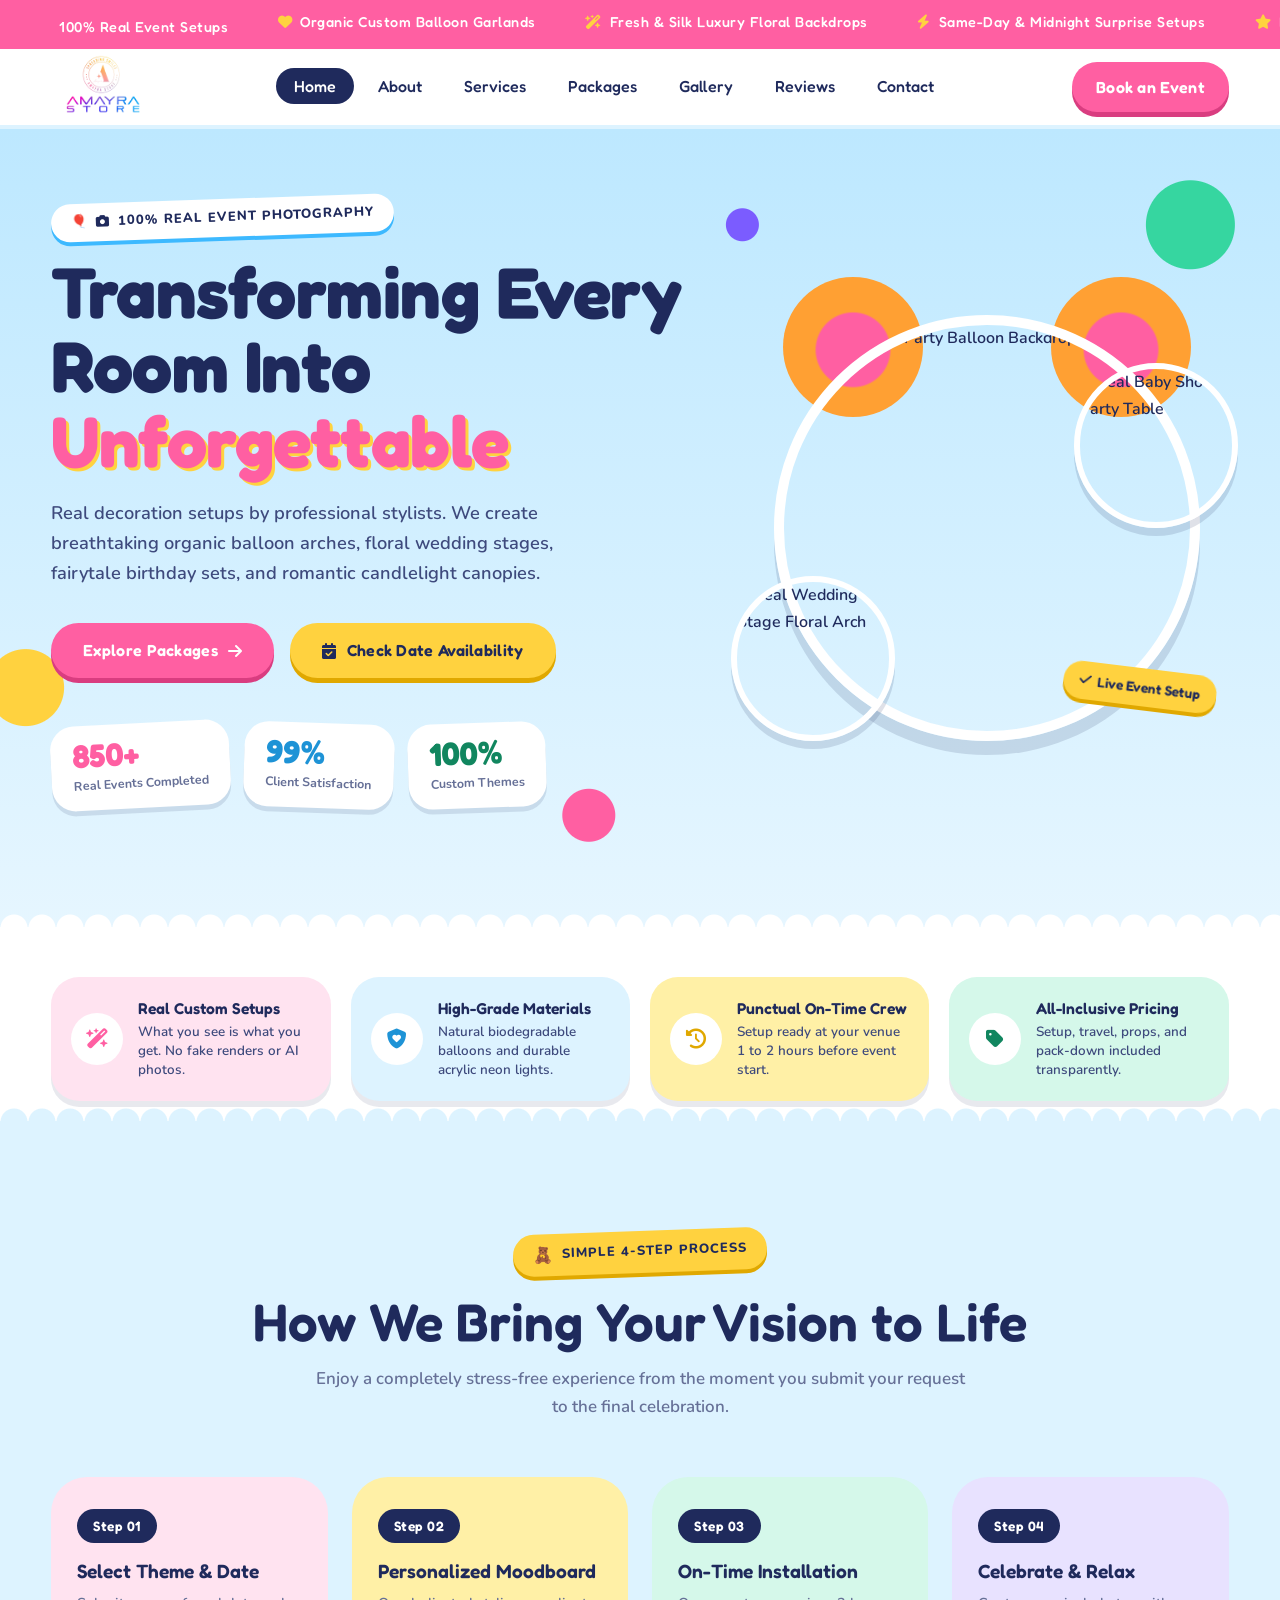
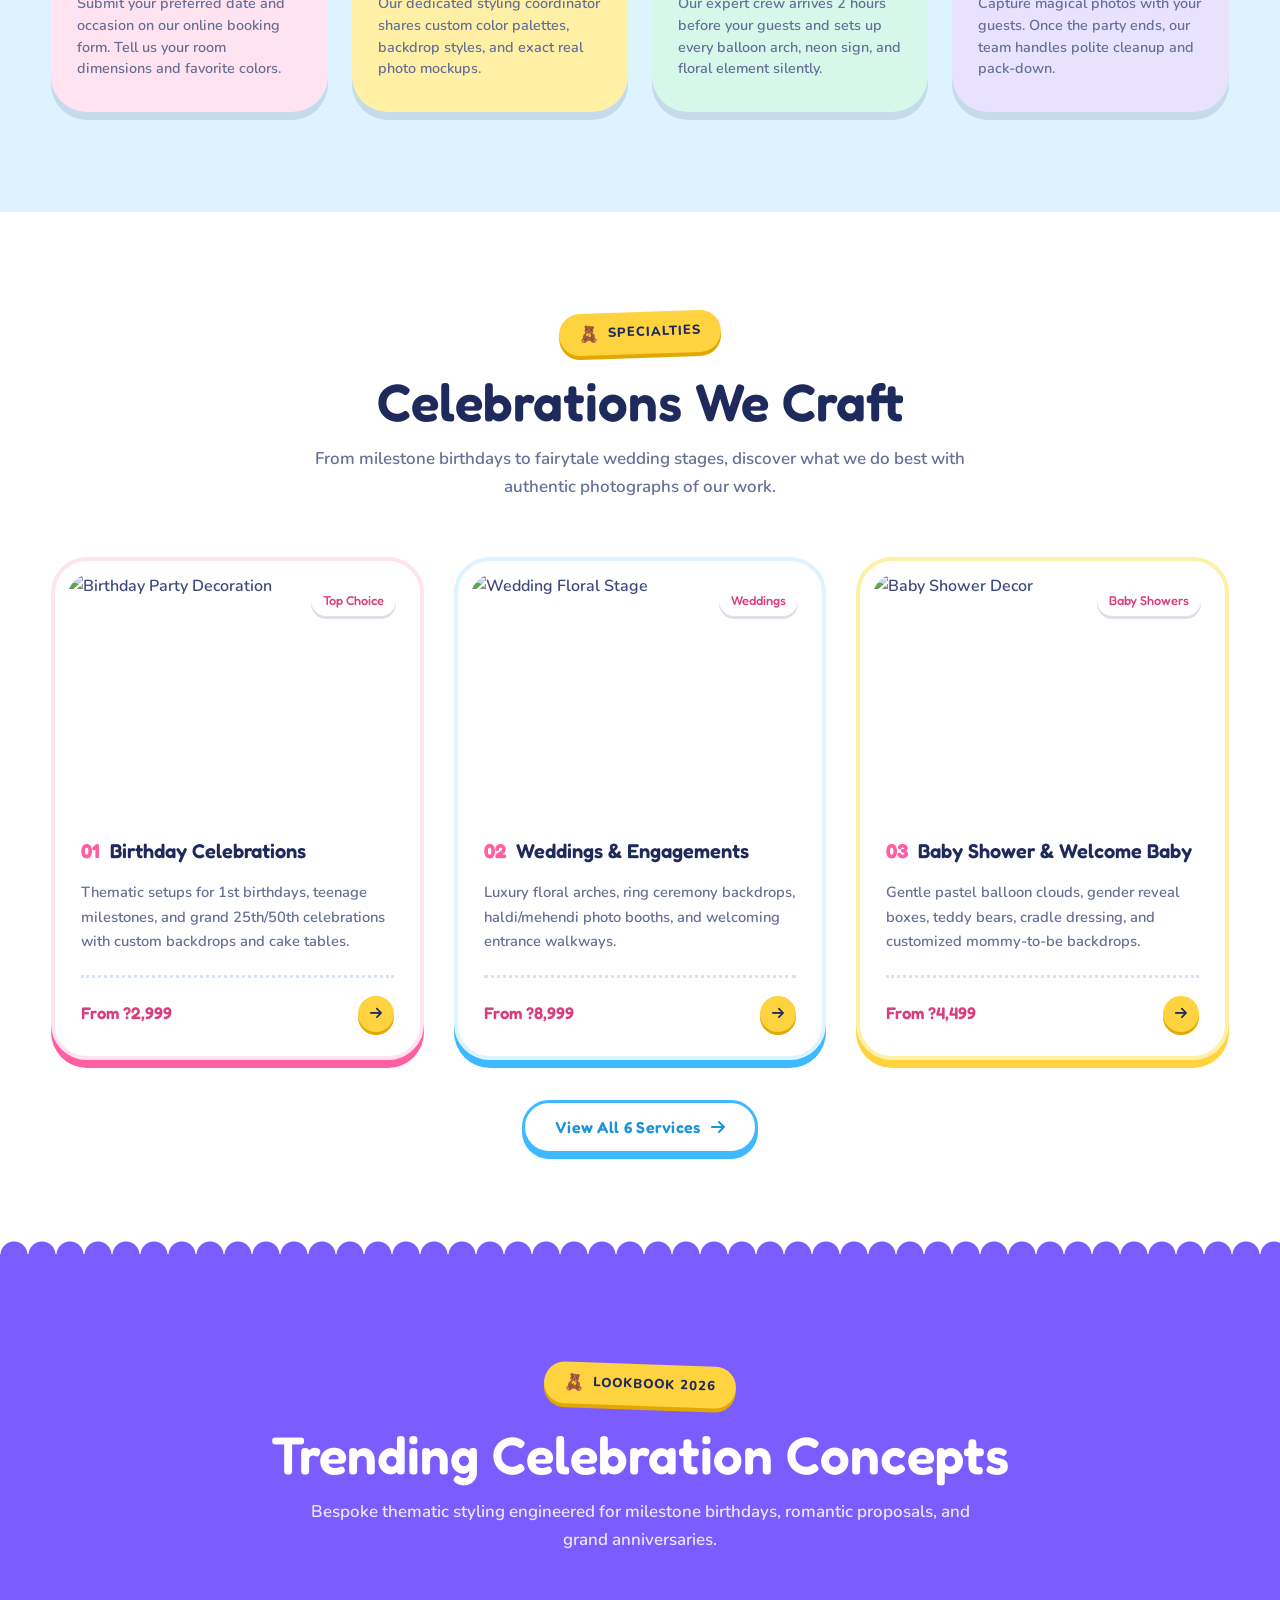
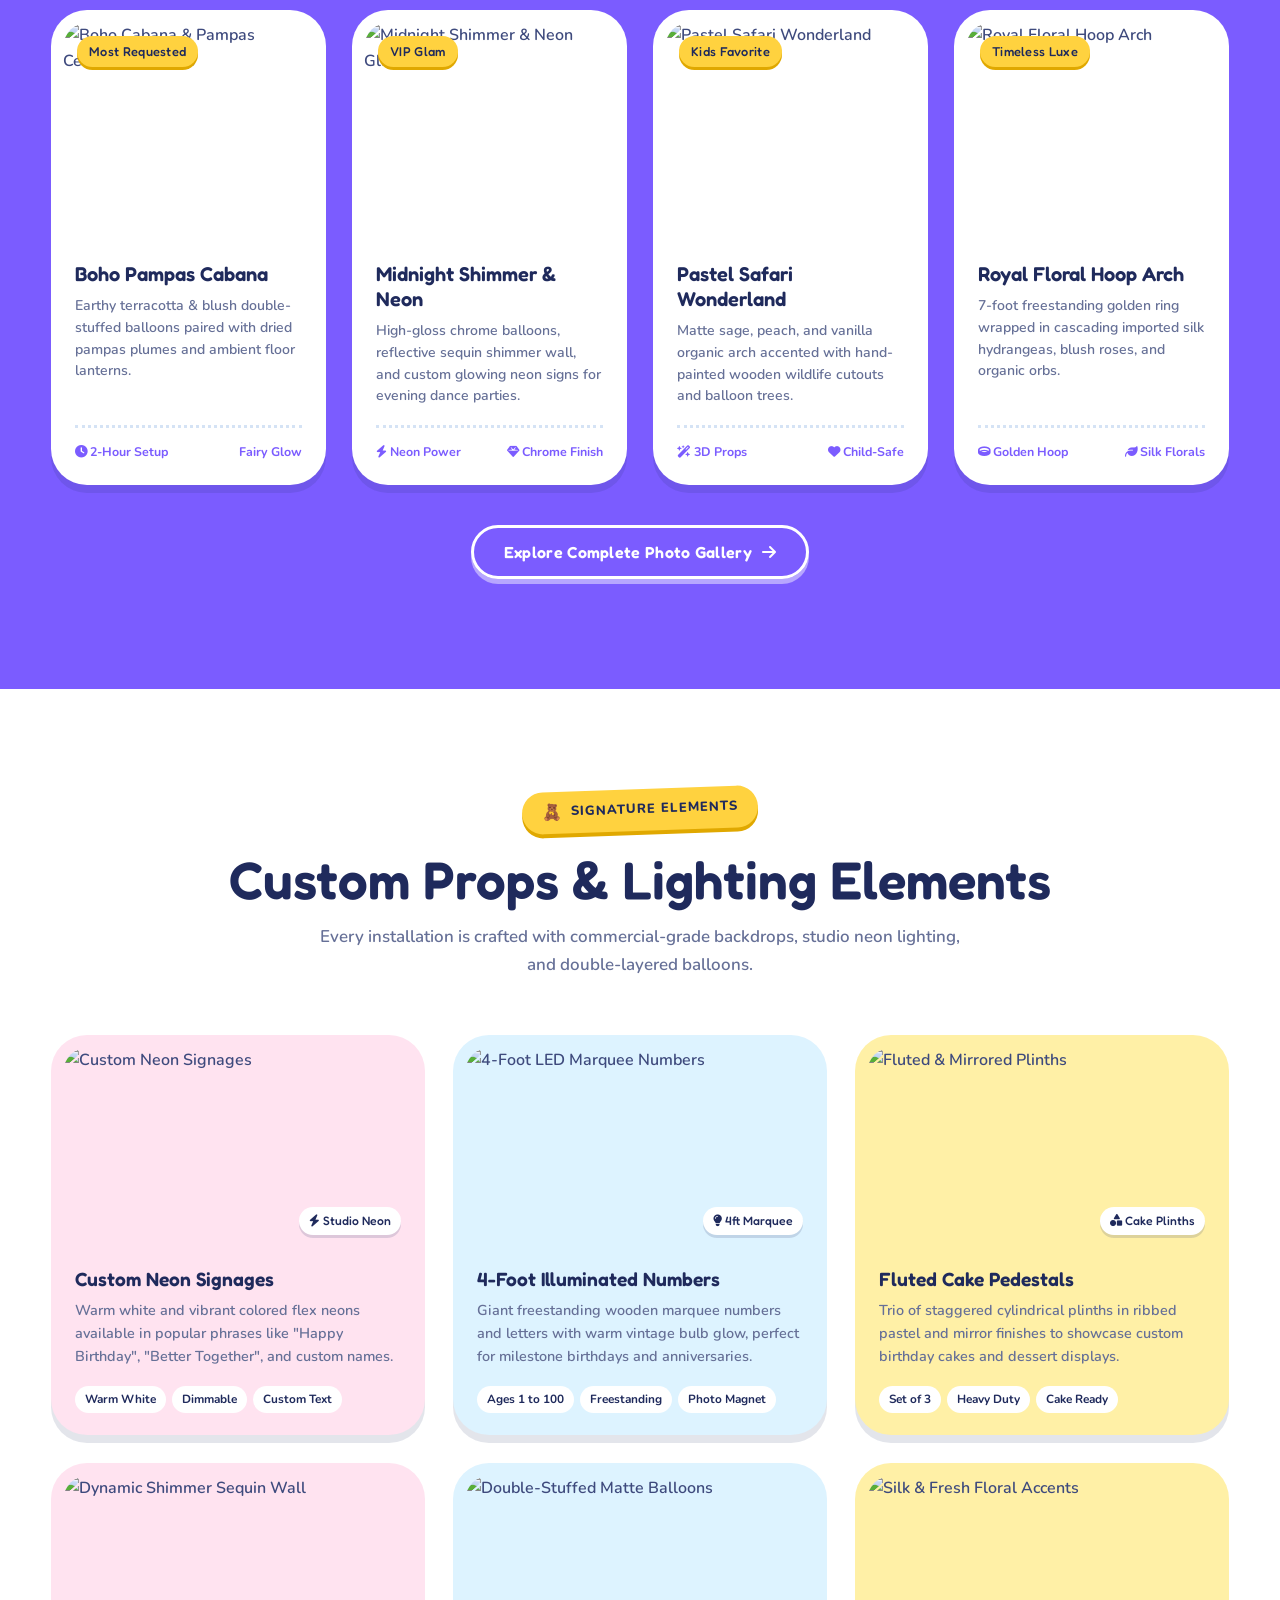
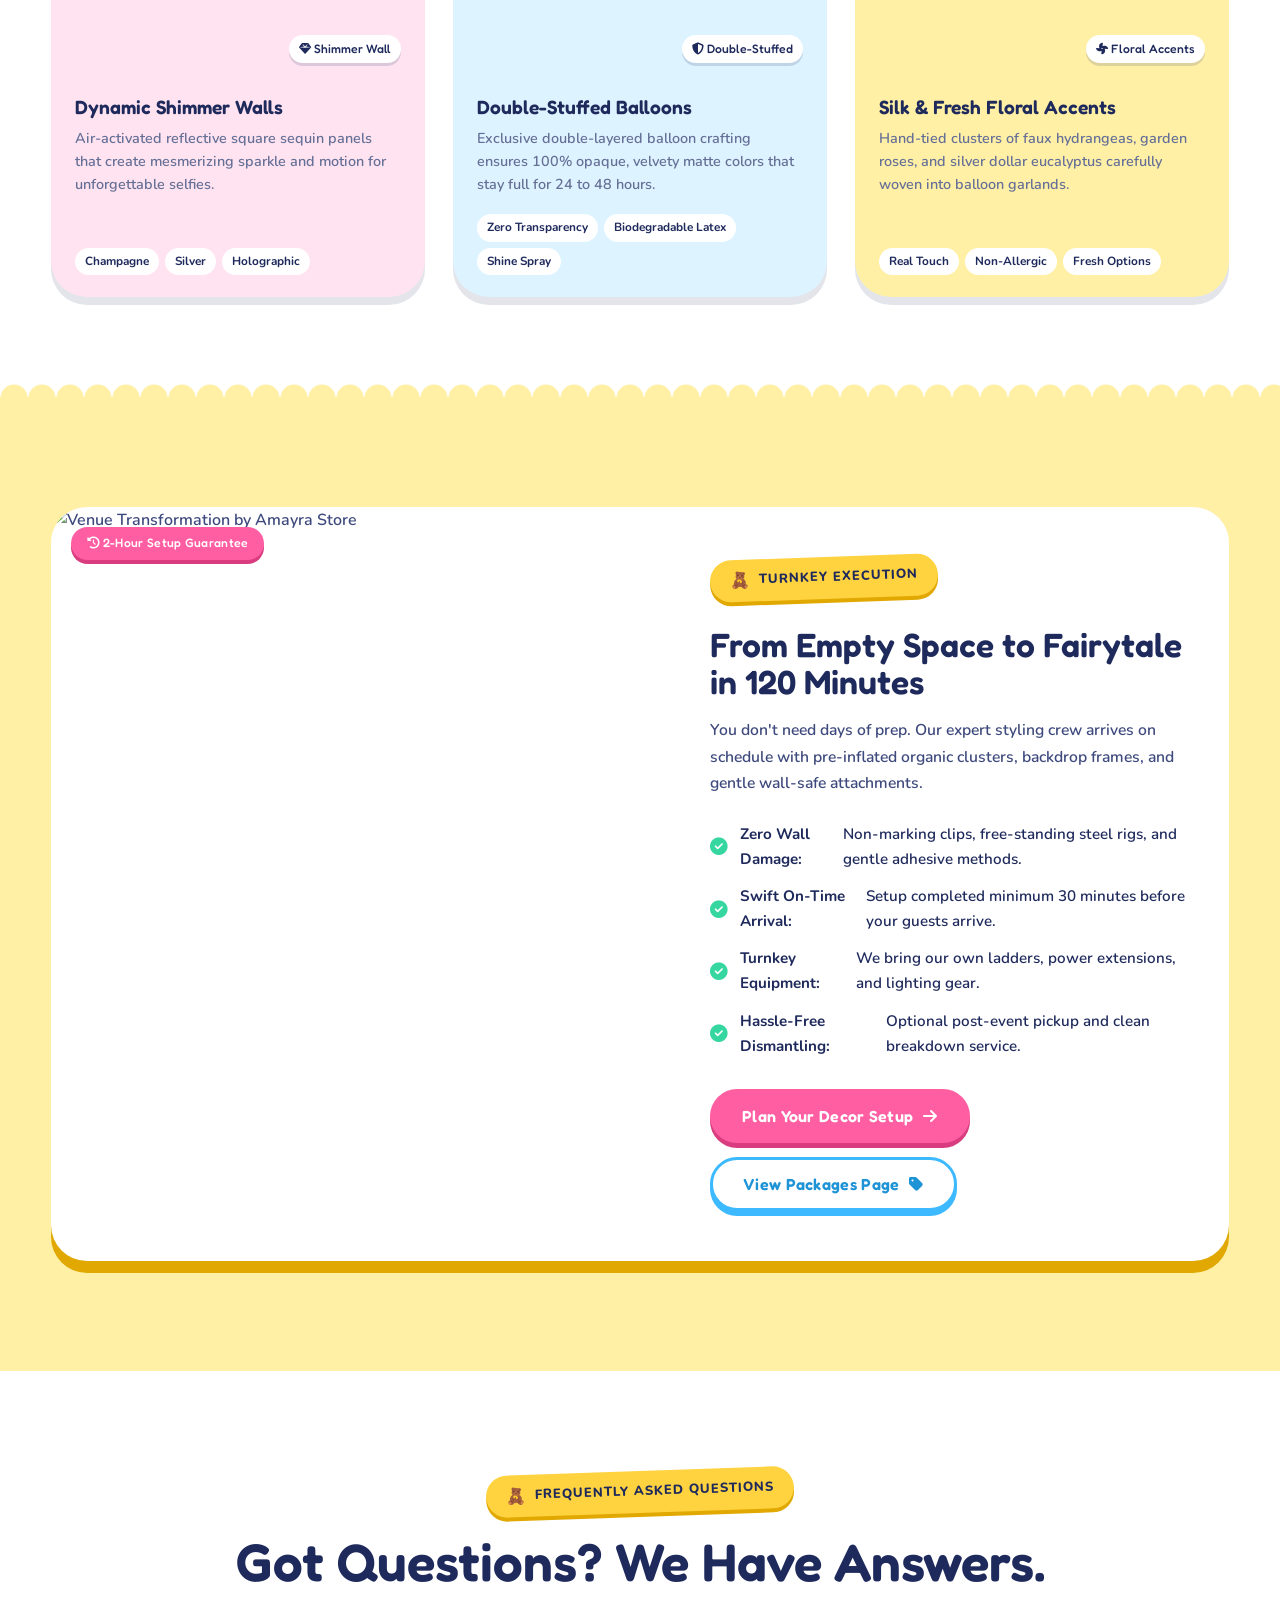
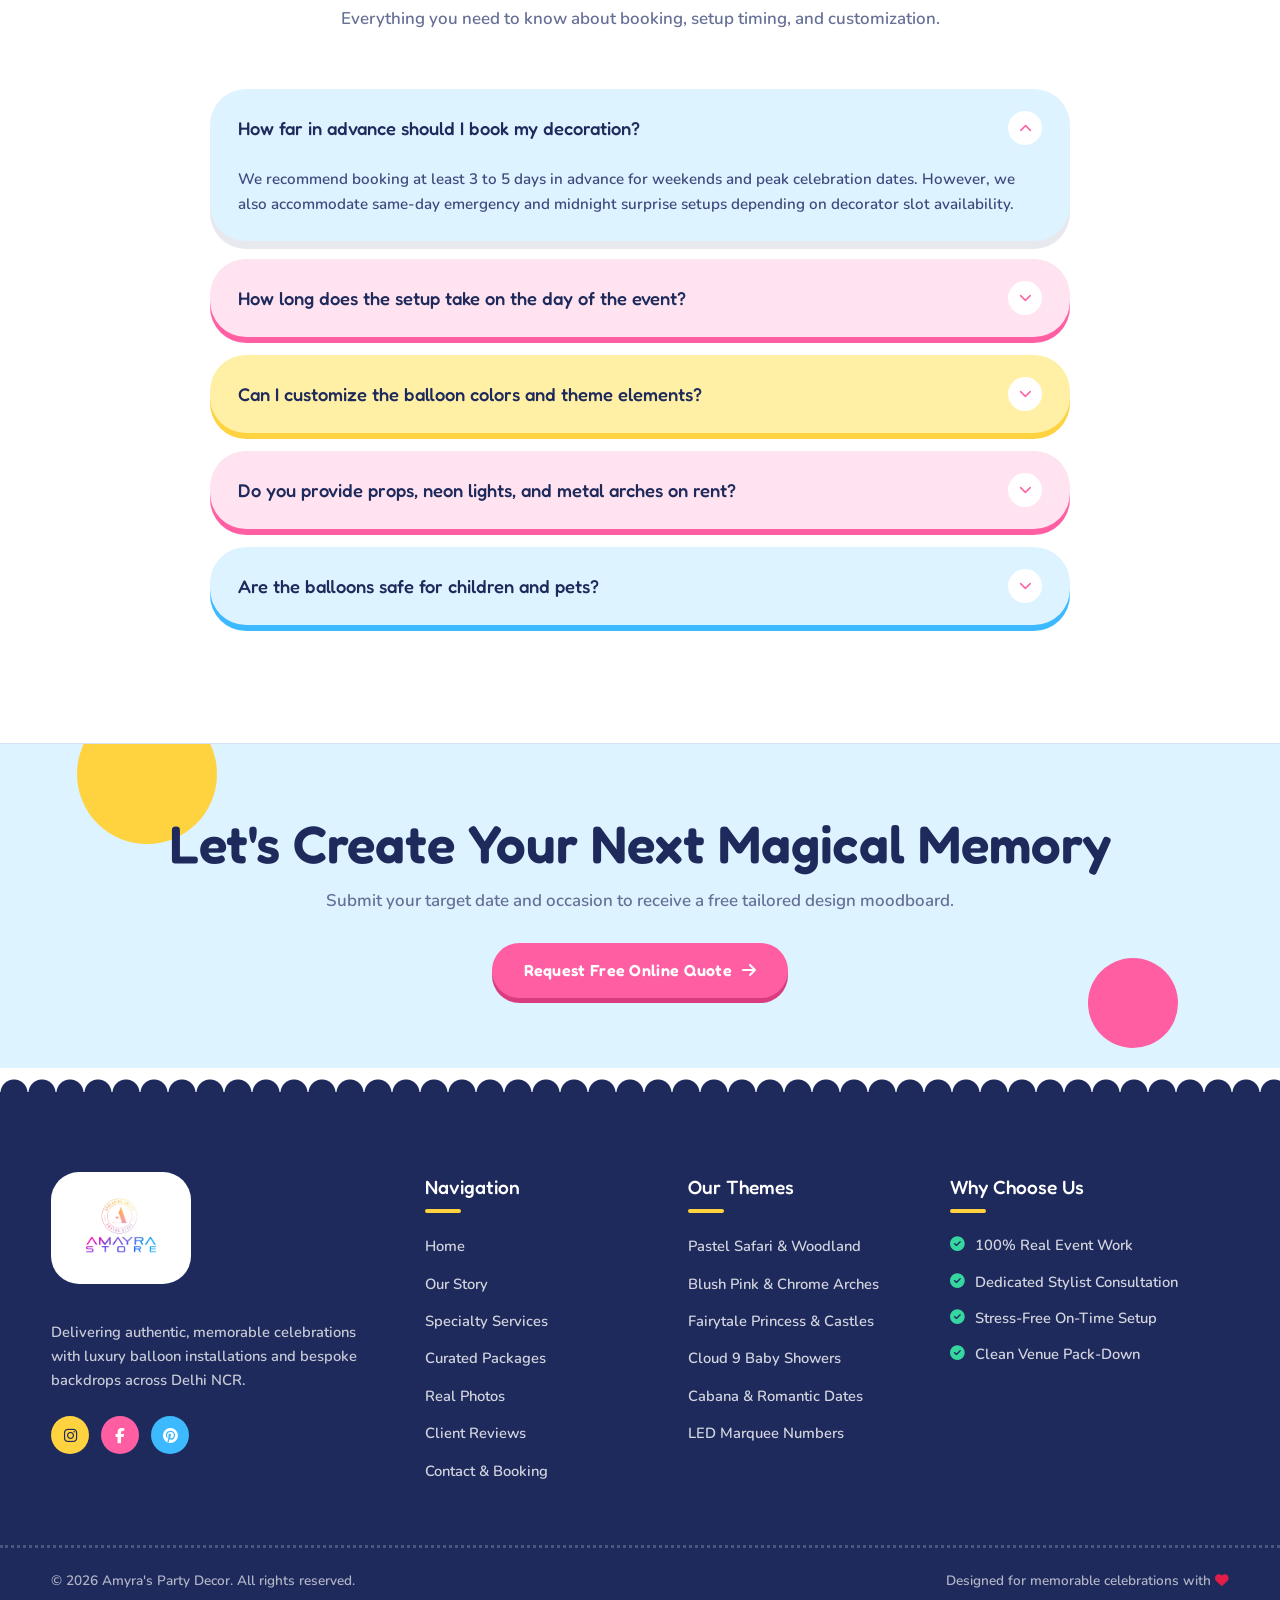
==== commit 57792709: "first commit" ====
--- a/index.html
+++ b/index.html
@@ -8,11 +8,12 @@
     <!-- Google Fonts -->
     <link rel="preconnect" href="https://fonts.googleapis.com">
     <link rel="preconnect" href="https://fonts.gstatic.com" crossorigin>
-    <link href="https://fonts.googleapis.com/css2?family=Plus+Jakarta+Sans:wght@400;500;600;700;800&family=Playfair+Display:ital,wght@0,600;0,700;0,800;1,600&display=swap" rel="stylesheet">
+    <link href="https://fonts.googleapis.com/css2?family=Nunito:wght@400;600;700;800&family=Fredoka:wght@500;600;700&display=swap" rel="stylesheet">
     <!-- Font Awesome Icons -->
     <link rel="stylesheet" href="https://cdnjs.cloudflare.com/ajax/libs/font-awesome/6.4.0/css/all.min.css">
     <!-- Custom CSS -->
     <link rel="stylesheet" href="style.css">
+    <link rel="stylesheet" href="theme.css">
 </head>
 <body>
     <!-- BACKDROP OVERLAY FOR MOBILE DRAWER -->
--- a/style.css
+++ b/style.css
@@ -1,61 +1,62 @@
 /* ==========================================================================
-   AMYRA'S PARTY DECOR & STORE - BRAND LOGO SIGNATURE THEME
-   Colors: Sunset Tangerine (#FF7A18), Radiant Neon Pink (#FF2A85),
-           Royal Violet (#7C3AED), Electric Sky Cyan (#00B4D8)
-   Animation: Scroll-Reactive Floating & Swaying Balloons ("Hawa me Laharte Balloons")
+   AMYRA'S LUXURY PARTY DECOR & EVENT DESIGN
+   Harmonious High-End Palette:
+   Velvet Rose (#E11D74), Sunset Coral (#F43F5E), Royal Amethyst (#7C3AED)
+   Ultra-Clean Pearl Canvas (#FCFBFE) & Executive Midnight Slate (#0F172A)
    ========================================================================== */
 
 :root {
-    /* Exact Logo Color Spectrum */
-    --brand-orange: #FF7A18;      /* Sunset Tangerine (Top of Logo) */
-    --brand-pink: #FF2A85;        /* Radiant Neon Pink (Center & "Amyra") */
-    --brand-purple: #7C3AED;      /* Royal Electric Violet ("M/A") */
-    --brand-cyan: #00B4D8;        /* Electric Sky Cyan ("STORE") */
+    /* Harmonious Brand Spectrum */
+    --brand-coral: #F43F5E;       /* Warm Sunset Coral */
+    --brand-pink: #E11D74;        /* Velvet Rose / Magenta */
+    --brand-purple: #7C3AED;      /* Royal Amethyst Violet */
+    --brand-cyan: #0284C7;        /* Coastal Blue Accent */
     --brand-cyan-light: #38BDF8;
 
     /* Core UI Mapping */
-    --primary: #FF2A85;           /* Primary Action: Radiant Hot Pink */
-    --primary-light: #FF5EAA;
-    --primary-soft: #FFF0F6;
-    --primary-dark: #C2185B;
+    --primary: #E11D74;           /* Primary Action: Velvet Rose (Warm, Luxe, Sophisticated) */
+    --primary-light: #F43F85;
+    --primary-soft: #FFF1F6;      /* Delicate luminous blush cream */
+    --primary-dark: #BE185D;
     
-    --rose: #FF2A85;
-    --rose-light: #FF5EAA;
-    --rose-soft: #FFF0F6;
+    --rose: #E11D74;
+    --rose-light: #F43F85;
+    --rose-soft: #FFF1F6;
     
-    --accent: #7C3AED;            /* Secondary Accent: Royal Violet */
-    --accent-glow: rgba(255, 42, 133, 0.3);
+    --accent: #7C3AED;            /* Secondary Accent: Royal Amethyst */
+    --accent-soft: #F5F3FF;
+    --accent-glow: rgba(225, 29, 116, 0.22);
     
-    /* Signature Logo Gradients */
-    --pastel-gradient: linear-gradient(135deg, #FF7A18 0%, #FF2A85 45%, #7C3AED 100%);
-    --pastel-gradient-soft: linear-gradient(135deg, #FFF6F0 0%, #FFF0F6 50%, #F5F2FF 100%);
-    --pastel-gradient-card: linear-gradient(180deg, #FFFFFF 0%, #FAF8FD 100%);
-    --brand-gradient: linear-gradient(135deg, #FF7A18 0%, #FF2A85 35%, #7C3AED 70%, #00B4D8 100%);
-    --brand-gradient-horizontal: linear-gradient(90deg, #FF7A18 0%, #FF2A85 30%, #7C3AED 70%, #00B4D8 100%);
-    --hero-glow: radial-gradient(circle at 50% 30%, rgba(255, 42, 133, 0.12) 0%, rgba(124, 58, 237, 0.08) 40%, rgba(0, 180, 216, 0.06) 70%, transparent 100%);
+    /* Harmonic Luxury Gradients (Smooth 2-3 color blend, zero harsh rainbow clash) */
+    --pastel-gradient: linear-gradient(135deg, #F43F5E 0%, #E11D74 45%, #7C3AED 100%);
+    --pastel-gradient-soft: linear-gradient(135deg, #FFF7F9 0%, #FFF1F6 50%, #F7F5FE 100%);
+    --pastel-gradient-card: linear-gradient(180deg, #FFFFFF 0%, #FAF8FC 100%);
+    --brand-gradient: linear-gradient(135deg, #F43F5E 0%, #E11D74 40%, #7C3AED 100%);
+    --brand-gradient-horizontal: linear-gradient(90deg, #F43F5E 0%, #E11D74 35%, #7C3AED 75%, #0284C7 100%);
+    --hero-glow: radial-gradient(circle at 50% 30%, rgba(225, 29, 116, 0.08) 0%, rgba(124, 58, 237, 0.05) 45%, rgba(2, 132, 199, 0.02) 75%, transparent 100%);
     
-    /* Clean, Elegant Light & Celebratory Theme (No Black Color) */
-    --bg-page: #FAF9FD;           /* Clean luminous celebratory background */
+    /* Clean, Elegant Light & Celebratory Theme */
+    --bg-page: #FCFBFE;           /* Crisp luminous pearl canvas */
     --bg-card: #FFFFFF;           /* Pure white crisp elevated card */
     --bg-card-hover: #FFFFFF;     /* Elevated hover card */
-    --bg-alt: #F4F0FA;            /* Soft warm lavender-cream alternate section */
+    --bg-alt: #F8F7FB;            /* Soft platinum silk section */
     --bg-input: #FFFFFF;          /* Clear white input */
     
     /* High-Contrast Crystal-Clear Typography */
-    --text-heading: #181126;      /* Deep midnight violet - 100% sharp & readable */
-    --text-body: #3E384D;         /* High-contrast rich slate body text */
-    --text-muted: #6B637B;        /* Clearly legible muted text */
-    --border-soft: #EAE4F2;       /* Soft festive border */
-    --border-card: #E4DDEC;
-    --border-focus: #FF2A85;
+    --text-heading: #0F172A;      /* Deep executive midnight slate - 100% sharp & readable */
+    --text-body: #334155;         /* Rich readable slate text */
+    --text-muted: #64748B;        /* Clearly legible muted slate */
+    --border-soft: #ECE8F2;       /* Soft luxury border */
+    --border-card: #E5E1EC;
+    --border-focus: #E11D74;
 
     /* Crisp Festive Glow Shadows */
-    --shadow-sm: 0 4px 18px rgba(124, 58, 237, 0.07);
-    --shadow-md: 0 10px 30px rgba(124, 58, 237, 0.11), 0 2px 8px rgba(255, 42, 133, 0.08);
-    --shadow-lg: 0 18px 45px rgba(124, 58, 237, 0.14), 0 4px 16px rgba(255, 42, 133, 0.12);
-    --shadow-primary: 0 10px 25px rgba(255, 42, 133, 0.35);
-    --shadow-orange: 0 10px 25px rgba(255, 122, 24, 0.35);
-    --shadow-cyan: 0 10px 25px rgba(0, 180, 216, 0.35);
+    --shadow-sm: 0 2px 10px rgba(15, 23, 42, 0.04);
+    --shadow-md: 0 8px 24px -4px rgba(15, 23, 42, 0.08), 0 2px 6px -1px rgba(225, 29, 116, 0.05);
+    --shadow-lg: 0 16px 40px -8px rgba(15, 23, 42, 0.12), 0 4px 12px -2px rgba(225, 29, 116, 0.08);
+    --shadow-primary: 0 8px 22px rgba(225, 29, 116, 0.28);
+    --shadow-orange: 0 8px 22px rgba(244, 63, 94, 0.28);
+    --shadow-cyan: 0 8px 22px rgba(2, 132, 199, 0.25);
     
     --radius-sm: 10px;
     --radius-md: 18px;
@@ -78,7 +79,7 @@
 }
 
 body {
-    font-family: 'Plus Jakarta Sans', sans-serif;
+    font-family: 'Nunito', sans-serif;
     color: var(--text-body);
     background-color: var(--bg-page);
     line-height: 1.65;
@@ -87,14 +88,14 @@
 }
 
 h1, h2, h3, h4, .h2-heading {
-    font-family: 'Playfair Display', serif;
+    font-family: 'Fredoka', sans-serif;
     color: var(--text-heading);
     font-weight: 700;
     line-height: 1.25;
 }
 
 h5, h6 {
-    font-family: 'Plus Jakarta Sans', sans-serif;
+    font-family: 'Nunito', sans-serif;
     font-weight: 700;
 }
 
@@ -152,7 +153,7 @@
     padding: 6px 18px;
     border-radius: var(--radius-pill);
     margin-bottom: 12px;
-    border: 1px solid rgba(124, 58, 237, 0.25);
+    border: 1px solid var(--border-soft);
 }
 
 .h2-heading {
@@ -178,7 +179,7 @@
     align-items: center;
     justify-content: center;
     gap: 10px;
-    font-family: 'Plus Jakarta Sans', sans-serif;
+    font-family: 'Nunito', sans-serif;
     font-weight: 600;
     font-size: 0.95rem;
     padding: 12px 28px;
@@ -204,7 +205,7 @@
 .btn-soft {
     background: var(--primary-soft);
     color: var(--primary);
-    border: 1px solid rgba(124, 58, 237, 0.2);
+    border: 1px solid var(--border-soft);
     font-weight: 700;
 }
 
@@ -408,7 +409,7 @@
     gap: 8px;
     background: var(--primary-soft);
     color: var(--primary);
-    border: 1.5px solid rgba(124, 58, 237, 0.25);
+    border: 1.5px solid var(--border-soft);
     border-radius: var(--radius-pill);
     padding: 8px 16px;
     font-size: 0.92rem;
@@ -479,8 +480,8 @@
 .hero-luxe {
     position: relative;
     padding: 70px 0 85px;
-    background: radial-gradient(circle at 10% 20%, rgba(255, 122, 24, 0.08) 0%, transparent 45%),
-                radial-gradient(circle at 90% 80%, rgba(255, 42, 133, 0.08) 0%, transparent 45%),
+    background: radial-gradient(circle at 10% 20%, rgba(244, 63, 94, 0.05) 0%, transparent 45%),
+                radial-gradient(circle at 90% 80%, rgba(225, 29, 116, 0.05) 0%, transparent 45%),
                 var(--bg-page);
     overflow: hidden;
 }
@@ -492,7 +493,7 @@
     right: -50px;
     width: 320px;
     height: 320px;
-    background: radial-gradient(circle, rgba(255, 42, 133, 0.12) 0%, rgba(255, 122, 24, 0.08) 50%, transparent 70%);
+    background: radial-gradient(circle, rgba(225, 29, 116, 0.07) 0%, rgba(244, 63, 94, 0.04) 50%, transparent 70%);
     pointer-events: none;
     border-radius: 50%;
     filter: blur(40px);
@@ -505,7 +506,7 @@
     left: 8%;
     width: 280px;
     height: 280px;
-    background: radial-gradient(circle, rgba(124, 58, 237, 0.1) 0%, rgba(0, 180, 216, 0.08) 50%, transparent 70%);
+    background: radial-gradient(circle, rgba(124, 58, 237, 0.05) 0%, rgba(2, 132, 199, 0.03) 50%, transparent 70%);
     pointer-events: none;
     border-radius: 50%;
     filter: blur(40px);
@@ -528,7 +529,7 @@
     letter-spacing: 1.5px;
     color: var(--primary);
     background: #FFFFFF;
-    border: 1px solid rgba(124, 58, 237, 0.2);
+    border: 1px solid var(--border-soft);
     padding: 8px 18px;
     border-radius: var(--radius-pill);
     box-shadow: var(--shadow-sm);
@@ -570,7 +571,7 @@
 }
 
 .metric-val {
-    font-family: 'Playfair Display', serif;
+    font-family: 'Fredoka', sans-serif;
     font-size: 2.1rem;
     font-weight: 800;
     background: var(--pastel-gradient);
@@ -714,7 +715,7 @@
 }
 
 .trust-text h4 {
-    font-family: 'Plus Jakarta Sans', sans-serif;
+    font-family: 'Nunito', sans-serif;
     font-size: 0.98rem;
     font-weight: 700;
     margin-bottom: 4px;
@@ -838,7 +839,7 @@
 
 .badge-num {
     display: block;
-    font-family: 'Playfair Display', serif;
+    font-family: 'Fredoka', sans-serif;
     font-size: 2.8rem;
     font-weight: 800;
     color: var(--primary);
@@ -972,7 +973,7 @@
 }
 
 .box-num {
-    font-family: 'Playfair Display', serif;
+    font-family: 'Fredoka', sans-serif;
     font-size: 1.25rem;
     font-weight: 800;
     color: var(--primary);
@@ -1436,7 +1437,7 @@
 }
 
 .tier-price-box .val {
-    font-family: 'Playfair Display', serif;
+    font-family: 'Fredoka', sans-serif;
     font-size: 3rem;
     font-weight: 800;
     color: var(--text-heading);
@@ -1511,7 +1512,7 @@
 .comparison-table th {
     background: var(--primary-soft);
     color: var(--text-heading);
-    font-family: 'Playfair Display', serif;
+    font-family: 'Fredoka', sans-serif;
     font-size: 1.15rem;
 }
 
@@ -1670,6 +1671,33 @@
     font-size: 1.2rem;
 }
 
+.item-actions {
+    margin-top: 12px;
+    display: flex;
+    align-items: center;
+    gap: 10px;
+}
+
+.btn-gallery-book {
+    display: inline-flex;
+    align-items: center;
+    gap: 8px;
+    background: var(--brand-gradient);
+    color: #FFFFFF !important;
+    font-size: 0.82rem;
+    font-weight: 700;
+    padding: 8px 16px;
+    border-radius: var(--radius-pill);
+    box-shadow: 0 4px 14px rgba(255, 42, 133, 0.4);
+    text-decoration: none;
+    transition: var(--transition);
+}
+
+.btn-gallery-book:hover {
+    transform: translateY(-2px);
+    box-shadow: 0 6px 18px rgba(255, 42, 133, 0.6);
+}
+
 .masonry-item:hover .item-overlay {
     opacity: 1;
 }
@@ -1796,7 +1824,7 @@
     justify-content: space-between;
     align-items: center;
     cursor: pointer;
-    font-family: 'Plus Jakarta Sans', sans-serif;
+    font-family: 'Nunito', sans-serif;
     font-weight: 700;
     font-size: 1.05rem;
     color: var(--text-heading);
@@ -2349,123 +2377,21 @@
 }
 
 /* ==========================================================================
-   FLOATING & SWAYING BALLOON SKY ANIMATION ("HAWA ME LAHARTE BALLOONS")
+   LUXURY AMBIENT BACKGROUND GLOW (CLEAN, EDITORIAL, MODERN)
    ========================================================================== */
-.balloon-atmosphere {
+body::before {
+    content: '';
     position: fixed;
-    top: 80px;
-    left: 0;
-    width: 100%;
-    height: calc(100% - 80px);
-    pointer-events: none;
-    z-index: 40;
-    overflow: hidden;
-}
-
-.balloon-item {
-    position: absolute;
     top: 0;
     left: 0;
-    will-change: transform, opacity;
+    right: 0;
+    bottom: 0;
+    background: 
+        radial-gradient(circle at 88% 12%, rgba(225, 29, 116, 0.03) 0%, transparent 45%),
+        radial-gradient(circle at 10% 48%, rgba(124, 58, 237, 0.025) 0%, transparent 40%),
+        radial-gradient(circle at 78% 85%, rgba(2, 132, 199, 0.02) 0%, transparent 45%);
     pointer-events: none;
-    display: flex;
-    flex-direction: column;
-    align-items: center;
-}
-
-/* 3D Glossy Balloon Body */
-.balloon-body {
-    position: relative;
-    border-radius: 50% 50% 50% 50% / 40% 40% 60% 60%;
-    filter: drop-shadow(0 12px 20px rgba(0, 0, 0, 0.18));
-    box-shadow: inset -6px -6px 14px rgba(0, 0, 0, 0.22),
-                inset 6px 6px 14px rgba(255, 255, 255, 0.4);
-}
-
-/* Main 3D Gloss Reflection */
-.balloon-body::before {
-    content: '';
-    position: absolute;
-    top: 14%;
-    left: 18%;
-    width: 32%;
-    height: 40%;
-    border-radius: 50%;
-    background: radial-gradient(circle at 35% 30%, rgba(255, 255, 255, 0.88) 0%, rgba(255, 255, 255, 0.25) 50%, transparent 80%);
-    transform: rotate(-35deg);
-}
-
-/* Secondary Ambient Rim Light */
-.balloon-body::after {
-    content: '';
-    position: absolute;
-    bottom: 12%;
-    right: 22%;
-    width: 18%;
-    height: 18%;
-    border-radius: 50%;
-    background: rgba(255, 255, 255, 0.35);
-    filter: blur(2px);
-}
-
-/* Balloon Bottom Knot */
-.balloon-knot {
-    width: 8px;
-    height: 6px;
-    margin-top: -1px;
-    clip-path: polygon(50% 0%, 0% 100%, 100% 100%);
-    z-index: 2;
-}
-
-/* Curving Silk String */
-.balloon-string-svg {
-    width: 22px;
-    height: 70px;
-    overflow: visible;
-    margin-top: -1px;
-    transform-origin: top center;
-    animation: stringSway 3.6s ease-in-out infinite alternate;
-}
-
-.balloon-string-path {
-    fill: none;
-    stroke: rgba(100, 116, 139, 0.5);
-    stroke-width: 1.5;
-    stroke-dasharray: 4 2;
-}
-
-@keyframes stringSway {
-    0% { transform: rotate(-5deg); }
-    100% { transform: rotate(7deg); }
-}
-
-/* 4 Signature Colors Matching Uploaded Logo */
-.balloon-color-orange .balloon-body {
-    background: radial-gradient(circle at 38% 32%, #FFA84A 0%, #FF7A18 55%, #D45400 100%);
-}
-.balloon-color-orange .balloon-knot {
-    background: #D45400;
-}
-
-.balloon-color-pink .balloon-body {
-    background: radial-gradient(circle at 38% 32%, #FF66AA 0%, #FF2A85 55%, #A8004C 100%);
-}
-.balloon-color-pink .balloon-knot {
-    background: #A8004C;
-}
-
-.balloon-color-purple .balloon-body {
-    background: radial-gradient(circle at 38% 32%, #A78BFA 0%, #7C3AED 55%, #4C1D95 100%);
-}
-.balloon-color-purple .balloon-knot {
-    background: #4C1D95;
-}
-
-.balloon-color-cyan .balloon-body {
-    background: radial-gradient(circle at 38% 32%, #67E8F9 0%, #00B4D8 55%, #0369A1 100%);
-}
-.balloon-color-cyan .balloon-knot {
-    background: #0369A1;
+    z-index: -1;
 }
 
 /* ==========================================================================
@@ -2814,11 +2740,22 @@
 
     .gallery-masonry {
         grid-template-columns: 1fr;
-        grid-auto-rows: 240px;
+        grid-auto-rows: 250px;
     }
 
     .masonry-item.item-tall {
         grid-row: span 1;
+    }
+
+    .item-overlay {
+        opacity: 1;
+        background: linear-gradient(0deg, rgba(20, 15, 30, 0.92) 0%, rgba(20, 15, 30, 0.45) 55%, transparent 85%);
+        padding: 16px;
+    }
+
+    .btn-gallery-book {
+        padding: 6px 14px;
+        font-size: 0.78rem;
     }
 
     .input-grid {
--- a/theme.css
+++ b/theme.css
@@ -0,0 +1,640 @@
+/* ==========================================================================
+   AMAYRA STORE — "PARTY BEAR" THEME (loads after style.css, overrides it)
+   Bright, bubbly kids-party look: white canvas, candy colours, round shapes,
+   bear-face hero photo, scalloped section edges, 3D candy buttons.
+   No beige/cream anywhere. Remove the <link> to theme.css for the original look.
+   ========================================================================== */
+
+:root {
+    --navy: #1F2A5C;
+    --pink: #FF5FA2;
+    --pink-dark: #D93D80;
+    --pink-tint: #FFE3F0;
+    --sky: #3DB9FF;
+    --sky-dark: #1E93D6;
+    --sky-tint: #DDF3FF;
+    --yellow: #FFD23F;
+    --yellow-dark: #E0A800;
+    --yellow-tint: #FFF0A6;
+    --mint: #36D6A0;
+    --mint-tint: #D5F8EA;
+    --purple: #7B5CFF;
+    --purple-tint: #E8E2FF;
+    --orange: #FFA033;
+
+    --primary: #FF5FA2;
+    --primary-light: #FF8DBD;
+    --primary-soft: #FFE3F0;
+    --primary-dark: #D93D80;
+    --rose: #FF5FA2;
+    --rose-light: #FF8DBD;
+    --rose-soft: #FFE3F0;
+    --accent: #7B5CFF;
+    --accent-soft: #E8E2FF;
+
+    --pastel-gradient: linear-gradient(120deg, #FF5FA2, #FFA033);
+    --pastel-gradient-soft: #DDF3FF;
+    --brand-gradient: linear-gradient(120deg, #FF5FA2, #FFA033);
+    --brand-gradient-horizontal: linear-gradient(90deg, #FF5FA2, #FFD23F, #36D6A0, #3DB9FF);
+
+    --bg-page: #FFFFFF;
+    --bg-alt: #DDF3FF;
+    --text-heading: #1F2A5C;
+    --text-body: #3E4A7D;
+    --text-muted: #667097;
+    --border-soft: #D5E3F5;
+    --border-card: #D5E3F5;
+
+    --shadow-sm: 0 4px 0 rgba(31, 42, 92, 0.08);
+    --shadow-md: 0 8px 0 rgba(31, 42, 92, 0.10);
+    --shadow-lg: 0 12px 0 rgba(31, 42, 92, 0.12);
+    --shadow-primary: 0 5px 0 #D93D80;
+
+    --radius-sm: 16px;
+    --radius-md: 28px;
+    --radius-lg: 36px;
+
+    --font-heading: 'Fredoka', sans-serif;
+    --transition: all 0.3s cubic-bezier(0.34, 1.56, 0.64, 1);
+}
+
+/* ---------- Base ---------- */
+body { background: #fff; color: var(--text-body); font-weight: 600; }
+body::before { display: none; }
+::selection { background: var(--yellow); color: var(--navy); }
+
+h1, h2, h3, h4, .h2-heading { font-family: 'Fredoka', sans-serif; font-weight: 600; letter-spacing: 0; color: var(--navy); }
+.h2-heading { font-size: clamp(2.1rem, 4.4vw, 3.3rem); line-height: 1.12; }
+.body-p { color: var(--text-muted); font-size: 1.06rem; font-weight: 600; }
+
+.pastel-gradient-text {
+    background: none;
+    -webkit-text-fill-color: var(--pink);
+    color: var(--pink);
+    font-style: normal;
+    transition: opacity .3s ease, transform .3s ease;
+}
+
+/* Section label: sticker pill with a little bear */
+.tag-label, .pill-tag {
+    background: var(--yellow);
+    color: var(--navy);
+    border: 0;
+    border-radius: var(--radius-pill);
+    padding: 8px 20px;
+    font-size: 0.82rem;
+    font-weight: 800;
+    letter-spacing: 1px;
+    box-shadow: 0 4px 0 var(--yellow-dark);
+    margin-bottom: 18px;
+    gap: 8px;
+    transform: rotate(-2deg);
+}
+.tag-label::before { content: '🧸'; font-size: 1rem; }
+.section-title-wrap { margin-bottom: 56px; }
+
+/* ---------- 3D candy buttons ---------- */
+.btn {
+    font-family: 'Fredoka', sans-serif;
+    font-weight: 600;
+    font-size: 1rem;
+    letter-spacing: 0.3px;
+    border: 0;
+    border-radius: var(--radius-pill);
+    padding: 14px 32px;
+    box-shadow: 0 5px 0 rgba(31, 42, 92, 0.25);
+}
+.btn:hover { transform: translateY(-3px) scale(1.03); }
+.btn:active { transform: translateY(3px); box-shadow: 0 1px 0 rgba(31, 42, 92, 0.25); }
+.btn-primary { background: var(--pink); color: #fff; box-shadow: 0 5px 0 var(--pink-dark); }
+.btn-primary:hover { background: #FF74B0; color: #fff; box-shadow: 0 8px 0 var(--pink-dark); }
+.btn-soft { background: var(--yellow); color: var(--navy); box-shadow: 0 5px 0 var(--yellow-dark); }
+.btn-soft:hover { background: #FFDC63; color: var(--navy); box-shadow: 0 8px 0 var(--yellow-dark); }
+.btn-outline { background: #fff; color: var(--sky-dark); border: 3px solid var(--sky); box-shadow: 0 5px 0 var(--sky); padding: 11px 30px; }
+.btn-outline:hover { background: var(--sky); color: #fff; box-shadow: 0 8px 0 var(--sky-dark); }
+
+/* ---------- Ticker ---------- */
+.top-announcement {
+    background: var(--pink);
+    color: #fff;
+    box-shadow: none;
+    font-family: 'Fredoka', sans-serif;
+    font-size: 0.9rem;
+    font-weight: 500;
+    letter-spacing: 0.5px;
+}
+.marquee-track span i { color: var(--yellow); }
+
+/* ---------- Header ---------- */
+.luxe-header { background: #fff; border-bottom: 4px solid var(--sky-tint); box-shadow: none; }
+.luxe-header .brand-main-logo { height: 104px; max-height: none; margin: -22px 0; filter: none; }
+.brand-main-logo:hover { transform: rotate(-4deg) scale(1.06); filter: none; }
+
+.nav-list { gap: 6px; }
+.nav-list a {
+    font-family: 'Fredoka', sans-serif;
+    font-size: 1rem;
+    font-weight: 500;
+    color: var(--navy);
+    padding: 8px 18px;
+    border-radius: var(--radius-pill);
+}
+.nav-list a::after { display: none; }
+.nav-list li:nth-child(4n+1) a:hover { background: var(--pink-tint); color: var(--pink-dark); }
+.nav-list li:nth-child(4n+2) a:hover { background: var(--sky-tint); color: var(--sky-dark); }
+.nav-list li:nth-child(4n+3) a:hover { background: var(--yellow-tint); color: #8A6700; }
+.nav-list li:nth-child(4n+4) a:hover { background: var(--mint-tint); color: #11865F; }
+.nav-list a.active { background: var(--navy); color: #fff; }
+
+.nav-burger { background: var(--yellow); color: var(--navy); border: 0; box-shadow: 0 4px 0 var(--yellow-dark); font-family: 'Fredoka', sans-serif; }
+.nav-burger:hover, .nav-burger.active { background: var(--pink); color: #fff; box-shadow: 0 4px 0 var(--pink-dark); border: 0; }
+
+/* ---------- Sub-page banner ---------- */
+.page-banner {
+    position: relative;
+    overflow: hidden;
+    background: var(--sky-tint);
+    border: 0;
+    padding: 80px 0 90px;
+}
+.page-banner::before, .page-banner::after { content: ''; position: absolute; border-radius: 50%; pointer-events: none; }
+.page-banner::before { width: 140px; height: 140px; background: var(--yellow); left: 6%; top: -40px; }
+.page-banner::after  { width: 90px; height: 90px; background: var(--pink); right: 8%; bottom: 20px; }
+.page-banner .container { position: relative; z-index: 2; }
+.page-banner h1 { font-size: clamp(2.5rem, 6vw, 4.2rem); }
+.breadcrumbs a { color: var(--pink-dark); }
+
+/* ==========================================================================
+   Scalloped (bunting) top edge for coloured sections
+   ========================================================================== */
+.process-section, .themes-section, .spotlight-section, .packages-luxe, .reviews-luxe,
+.story-section, .addons-section, .timeline-section, .table-section { position: relative; }
+
+.process-section, .themes-section, .spotlight-section, .packages-luxe, .reviews-luxe,
+.story-section, .addons-section, .timeline-section { --sec: var(--sky-tint); }
+.themes-section { --sec: var(--purple); }
+.spotlight-section { --sec: var(--yellow-tint); }
+.packages-luxe { --sec: var(--pink-tint); }
+.reviews-luxe { --sec: var(--sky); }
+.story-section { --sec: var(--mint-tint); }
+.addons-section { --sec: var(--yellow-tint); }
+.timeline-section { --sec: var(--mint-tint); }
+
+.process-section::before, .themes-section::before, .spotlight-section::before, .packages-luxe::before,
+.reviews-luxe::before, .story-section::before, .addons-section::before, .timeline-section::before {
+    content: '';
+    position: absolute;
+    left: 0; right: 0; top: -23px;
+    height: 24px;
+    background: radial-gradient(circle at 14px 24px, var(--sec) 13px, transparent 14px) repeat-x;
+    background-size: 28px 24px;
+    pointer-events: none;
+}
+
+.process-section { background: var(--sky-tint); padding: 110px 0 100px; }
+.themes-section { background: var(--purple); padding: 110px 0; }
+.spotlight-section { background: var(--yellow-tint); padding: 110px 0; }
+.packages-luxe { background: var(--pink-tint); padding: 110px 0; }
+.reviews-luxe { background: var(--sky); padding: 110px 0; }
+.story-section { background: var(--mint-tint); padding: 110px 0; }
+.addons-section { background: var(--yellow-tint); }
+.timeline-section { background: var(--mint-tint); border: 0; }
+.table-section { background: #fff; }
+.services-luxe, .props-deck-section, .gallery-luxe, .faq-section, .booking-luxe { background: #fff; }
+.services-luxe, .props-deck-section { padding: 100px 0; }
+
+/* ==========================================================================
+   HERO — sky blue, bear-face photo, floating bubbles
+   ========================================================================== */
+.hero-luxe {
+    position: relative;
+    padding: 70px 0 120px;
+    color: var(--navy);
+    overflow: hidden;
+    background:
+        radial-gradient(circle at 2% 70%, var(--yellow) 0 38px, transparent 39px),
+        radial-gradient(circle at 46% 86%, var(--pink) 0 26px, transparent 27px),
+        radial-gradient(circle at 93% 12%, var(--mint) 0 44px, transparent 45px),
+        radial-gradient(circle at 58% 12%, var(--purple) 0 16px, transparent 17px),
+        linear-gradient(180deg, #BDE8FF 0%, #E6F6FF 100%);
+}
+.hero-luxe::before { display: none; }
+.hero-luxe::after {
+    content: '';
+    position: absolute;
+    left: 0; right: 0; bottom: -1px;
+    width: auto; height: 24px; border-radius: 0; filter: none;
+    background: radial-gradient(circle at 14px 24px, #fff 13px, transparent 14px) repeat-x;
+    background-size: 28px 24px;
+    pointer-events: none;
+}
+
+.hero-grid { align-items: center; gap: 40px; position: relative; z-index: 2; }
+.hero-luxe .pill-tag { background: #fff; box-shadow: 0 4px 0 var(--sky); color: var(--navy); }
+.hero-luxe .pill-tag::before { content: '🎈'; }
+.hero-headline {
+    color: var(--navy);
+    font-size: clamp(2.8rem, 5.6vw, 4.8rem);
+    line-height: 1.04;
+    font-weight: 700;
+    letter-spacing: -0.5px;
+}
+.hero-headline .pastel-gradient-text { display: inline-block; text-shadow: 3px 3px 0 var(--yellow); }
+.hero-lead { color: var(--text-body); font-size: 1.14rem; }
+
+.hero-metrics { border: 0; padding-top: 0; gap: 14px; flex-wrap: wrap; }
+.metric-divider { display: none; }
+.metric-item {
+    background: #fff;
+    padding: 14px 22px;
+    border-radius: 24px;
+    box-shadow: 0 5px 0 rgba(31, 42, 92, 0.12);
+}
+.metric-item:nth-child(1) { transform: rotate(-3deg); }
+.metric-item:nth-child(3) { transform: rotate(2deg); }
+.metric-item:nth-child(5) { transform: rotate(-2deg); }
+.metric-val { font-family: 'Fredoka', sans-serif; font-weight: 700; font-size: 2rem; background: none; -webkit-text-fill-color: var(--pink); color: var(--pink); }
+.metric-item:nth-child(3) .metric-val { -webkit-text-fill-color: var(--sky-dark); color: var(--sky-dark); }
+.metric-item:nth-child(5) .metric-val { -webkit-text-fill-color: #11865F; color: #11865F; }
+.metric-label { color: var(--text-muted); font-size: 0.78rem; font-weight: 700; }
+
+/* Bear-face photo: round photo + two ears, two bubble photos */
+.hero-bento {
+    display: block;
+    position: relative;
+    width: min(100%, 500px);
+    aspect-ratio: 1;
+    height: auto;
+    margin: 30px auto 0;
+}
+.bento-card { position: absolute; border: 0; box-shadow: none; transition: var(--transition); }
+.bento-card:hover { transform: none; }
+.bento-main {
+    inset: 8% 6% 4% 6%;
+    z-index: 1;
+    overflow: visible;
+    border-radius: 50%;
+    grid-column: auto; grid-row: auto;
+}
+.bento-main::before, .bento-main::after {
+    content: '';
+    position: absolute;
+    top: -9%;
+    width: 33%;
+    aspect-ratio: 1;
+    border-radius: 50%;
+    z-index: -1;
+    background: radial-gradient(circle at 50% 52%, var(--pink) 0 36%, var(--orange) 38%);
+}
+.bento-main::before { left: 2%; }
+.bento-main::after  { right: 2%; }
+.bento-main img {
+    border-radius: 50%;
+    border: 10px solid #fff;
+    box-shadow: 0 14px 0 rgba(31, 42, 92, 0.14);
+}
+.bento-main:hover img { transform: none; }
+.bento-info { display: none; }
+.bento-badge {
+    top: auto; bottom: 8%; right: -4%;
+    background: var(--yellow); color: var(--navy);
+    border-radius: var(--radius-pill);
+    font-family: 'Fredoka', sans-serif; font-size: 0.85rem; font-weight: 600;
+    padding: 8px 16px;
+    transform: rotate(7deg);
+    box-shadow: 0 4px 0 var(--yellow-dark);
+    z-index: 3;
+}
+.bento-sub-1, .bento-sub-2 {
+    width: 34%; aspect-ratio: 1; height: auto;
+    border-radius: 50%;
+    border: 6px solid #fff;
+    box-shadow: 0 8px 0 rgba(31, 42, 92, 0.14);
+    z-index: 3;
+}
+.bento-sub-1 { left: -3%; bottom: 4%; animation: bob 4s ease-in-out infinite; }
+.bento-sub-2 { right: -2%; top: 18%; animation: bob 5s ease-in-out infinite reverse; }
+.bento-info-compact { display: none; }
+@keyframes bob { 0%, 100% { translate: 0 0; } 50% { translate: 0 -10px; } }
+
+/* ---------- Trust strip: four colourful tiles ---------- */
+.trust-strip { background: #fff; padding: 50px 0 20px; border: 0; }
+.trust-grid { gap: 20px; }
+.trust-box {
+    padding: 22px 20px;
+    border-radius: var(--radius-md);
+    align-items: center;
+    box-shadow: 0 6px 0 rgba(31, 42, 92, 0.10);
+}
+.trust-box:nth-child(1) { background: var(--pink-tint); }
+.trust-box:nth-child(2) { background: var(--sky-tint); }
+.trust-box:nth-child(3) { background: var(--yellow-tint); }
+.trust-box:nth-child(4) { background: var(--mint-tint); }
+.trust-icon { background: #fff; color: var(--pink); border-radius: 50%; width: 52px; height: 52px; min-width: 52px; }
+.trust-box:nth-child(2) .trust-icon { color: var(--sky-dark); }
+.trust-box:nth-child(3) .trust-icon { color: var(--yellow-dark); }
+.trust-box:nth-child(4) .trust-icon { color: #11865F; }
+.trust-text h4 { color: var(--navy); font-family: 'Fredoka', sans-serif; font-weight: 600; }
+.trust-text p { color: var(--text-body); }
+
+/* ---------- Generic rounded cards ---------- */
+.process-card, .service-box, .theme-card, .prop-card, .tier-card, .review-box, .timeline-card,
+.prep-item, .addon-card, .perk-card, .booking-card, .rating-summary-card, .comparison-wrapper, .faq-item, .spotlight-card {
+    border: 0;
+    border-radius: var(--radius-lg);
+    box-shadow: 0 8px 0 rgba(31, 42, 92, 0.12);
+    background: #fff;
+}
+.process-card::before, .service-box::before, .theme-card::before, .prop-card::before,
+.tier-card::before, .review-box::before, .timeline-card::before { display: none; }
+
+.process-card:hover, .service-box:hover, .theme-card:hover, .prop-card:hover,
+.tier-card:hover, .review-box:hover, .timeline-card:hover, .prep-item:hover, .addon-card:hover {
+    transform: translateY(-8px) rotate(-0.6deg);
+    box-shadow: 0 16px 0 rgba(31, 42, 92, 0.14);
+}
+
+/* ---------- Process ---------- */
+.process-grid { gap: 24px; }
+.process-card { padding: 32px 26px; }
+.process-card:nth-child(1) { background: var(--pink-tint); transform: rotate(-1.2deg); }
+.process-card:nth-child(2) { background: var(--yellow-tint); transform: rotate(1deg); }
+.process-card:nth-child(3) { background: var(--mint-tint); transform: rotate(-0.8deg); }
+.process-card:nth-child(4) { background: var(--purple-tint); transform: rotate(1.2deg); }
+.process-card:hover { transform: translateY(-8px) rotate(0deg); }
+.step-num {
+    background: var(--navy); color: #fff;
+    font-family: 'Fredoka', sans-serif; font-weight: 600;
+    border-radius: var(--radius-pill); padding: 6px 16px; font-size: 0.85rem; letter-spacing: 0.5px;
+}
+
+/* ---------- Services ---------- */
+.service-box { padding: 12px; border: 4px solid var(--pink-tint); box-shadow: 0 8px 0 var(--pink); }
+.service-box:nth-child(2) { border-color: var(--sky-tint); box-shadow: 0 8px 0 var(--sky); }
+.service-box:nth-child(3) { border-color: var(--yellow-tint); box-shadow: 0 8px 0 var(--yellow); }
+.service-box:nth-child(2):hover { box-shadow: 0 16px 0 var(--sky); }
+.service-box:nth-child(3):hover { box-shadow: 0 16px 0 var(--yellow); }
+.service-box:nth-child(1):hover { box-shadow: 0 16px 0 var(--pink); }
+.box-thumb { height: 240px; border-radius: 26px; }
+.pill-category {
+    top: 12px; right: 12px; left: auto; bottom: auto;
+    background: #fff; color: var(--pink-dark); border: 0; box-shadow: 0 3px 0 rgba(31, 42, 92, 0.15);
+    font-family: 'Fredoka', sans-serif; font-size: 0.8rem; font-weight: 500;
+}
+.box-content { padding: 22px 14px 12px; }
+.box-num { color: var(--pink); font-family: 'Fredoka', sans-serif; font-weight: 700; }
+.price-start { color: var(--pink-dark); font-family: 'Fredoka', sans-serif; font-size: 1.05rem; font-weight: 600; }
+.box-footer { border-top: 3px dotted var(--border-soft); }
+.arrow-btn { background: var(--yellow); color: var(--navy); border: 0; box-shadow: 0 3px 0 var(--yellow-dark); }
+.service-box:hover .arrow-btn { background: var(--pink); color: #fff; box-shadow: 0 3px 0 var(--pink-dark); border: 0; }
+
+/* ---------- Themes (purple section) ---------- */
+.themes-section .h2-heading { color: #fff; }
+.themes-section .body-p { color: rgba(255, 255, 255, 0.85); }
+.themes-section .tag-label { transform: rotate(2deg); }
+.themes-grid { gap: 26px; }
+.theme-card { padding: 12px; }
+.theme-thumb { height: 220px; border-radius: 26px; }
+.theme-badge {
+    background: var(--yellow); color: var(--navy); box-shadow: 0 3px 0 var(--yellow-dark);
+    font-family: 'Fredoka', sans-serif; font-weight: 500; letter-spacing: 0.3px; text-transform: none; font-size: 0.8rem;
+}
+.theme-info { padding: 20px 12px 10px; }
+.theme-specs { border-top: 3px dotted var(--border-soft); color: var(--purple); flex-wrap: wrap; gap: 6px 12px; font-size: 0.78rem; }
+.themes-section .btn-outline { background: transparent; color: #fff; border-color: #fff; box-shadow: 0 5px 0 rgba(255, 255, 255, 0.45); }
+.themes-section .btn-outline:hover { background: #fff; color: var(--purple); }
+
+/* ---------- Props ---------- */
+.props-deck-grid { gap: 28px; }
+.prop-card { padding: 12px; }
+.prop-card:nth-child(3n+1) { background: var(--pink-tint); }
+.prop-card:nth-child(3n+2) { background: var(--sky-tint); }
+.prop-card:nth-child(3n+3) { background: var(--yellow-tint); }
+.prop-media { border-radius: 26px; height: 200px; }
+.prop-pill { background: #fff; color: var(--navy); font-family: 'Fredoka', sans-serif; font-weight: 500; box-shadow: 0 3px 0 rgba(31, 42, 92, 0.15); }
+.prop-body { padding: 20px 12px 10px; }
+.prop-tag { background: #fff; color: var(--navy); border-radius: var(--radius-pill); font-weight: 700; }
+
+/* ---------- Spotlight ---------- */
+.spotlight-card { overflow: hidden; box-shadow: 0 12px 0 var(--yellow-dark); }
+.spotlight-badge { background: var(--pink); color: #fff; box-shadow: 0 4px 0 var(--pink-dark); font-family: 'Fredoka', sans-serif; font-weight: 500; letter-spacing: 0.3px; }
+.spotlight-bullets i { color: var(--mint); }
+
+/* ---------- Packages ---------- */
+.tier-card { padding: 46px 32px; }
+.tier-card.featured-tier {
+    background: var(--purple);
+    transform: scale(1.04);
+    box-shadow: 0 12px 0 #5238CC;
+}
+.tier-card.featured-tier:hover { transform: scale(1.04) translateY(-8px); box-shadow: 0 20px 0 #5238CC; }
+.tier-card.featured-tier .tier-title,
+.tier-card.featured-tier .tier-price-box .val { color: #fff; }
+.tier-card.featured-tier .tier-desc,
+.tier-card.featured-tier .per,
+.tier-card.featured-tier .tier-features li { color: rgba(255, 255, 255, 0.9); }
+.tier-card.featured-tier .tier-features li.muted-feat { color: rgba(255, 255, 255, 0.45); }
+.tier-card.featured-tier .tier-price-box { border-bottom-color: rgba(255, 255, 255, 0.3); }
+.tier-card.featured-tier .tier-badge { background: rgba(255, 255, 255, 0.2); color: #fff; }
+.tier-card.featured-tier .btn { background: var(--yellow); color: var(--navy); box-shadow: 0 5px 0 var(--yellow-dark); }
+.ribbon-popular { background: var(--yellow); color: var(--navy); box-shadow: 0 4px 0 var(--yellow-dark); font-family: 'Fredoka', sans-serif; letter-spacing: 0.5px; font-weight: 600; font-size: 0.85rem; }
+.tier-badge { background: var(--pink-tint); color: var(--pink-dark); font-family: 'Fredoka', sans-serif; font-weight: 500; text-transform: none; letter-spacing: 0.3px; font-size: 0.85rem; }
+.tier-price-box { border-bottom: 3px dotted var(--border-soft); }
+.tier-price-box .curr { color: var(--pink); }
+.tier-price-box .val { font-weight: 700; }
+.tier-features li i.fa-circle-check { color: var(--mint); }
+
+.comparison-wrapper { overflow-x: auto; }
+.comparison-table th { background: var(--sky); color: #fff; font-family: 'Fredoka', sans-serif; font-weight: 500; }
+.comparison-table td i.fa-check { color: var(--mint); }
+.comparison-table tr:hover { background: var(--sky-tint); }
+
+.addon-card { padding: 26px 20px; }
+.addon-icon { background: var(--pink-tint); color: var(--pink); }
+.addon-card:nth-child(2n) .addon-icon { background: var(--sky-tint); color: var(--sky-dark); }
+.addon-price { color: var(--pink-dark); font-family: 'Fredoka', sans-serif; font-weight: 600; }
+
+/* ---------- Gallery ---------- */
+.filter-tab {
+    background: #fff; color: var(--navy);
+    border: 3px solid var(--border-soft);
+    font-family: 'Fredoka', sans-serif; font-weight: 500; font-size: 1rem;
+    box-shadow: 0 4px 0 var(--border-soft);
+}
+.filter-tab:hover { background: var(--yellow-tint); border-color: var(--yellow); box-shadow: 0 4px 0 var(--yellow); }
+.filter-tab.active { background: var(--pink); color: #fff; border-color: var(--pink); box-shadow: 0 4px 0 var(--pink-dark); }
+.gallery-masonry { gap: 22px; }
+.masonry-item { border-radius: var(--radius-md); border: 5px solid #fff; box-shadow: 0 8px 0 rgba(31, 42, 92, 0.14); }
+.masonry-item:nth-child(3n+1) { transform: rotate(-0.8deg); }
+.masonry-item:nth-child(3n+2) { transform: rotate(0.8deg); }
+.item-overlay { background: linear-gradient(0deg, rgba(31, 42, 92, 0.88) 0%, transparent 65%); }
+.item-tag { color: var(--yellow); }
+.btn-gallery-book { background: var(--pink); box-shadow: 0 3px 0 var(--pink-dark); font-family: 'Fredoka', sans-serif; font-weight: 500; }
+
+/* ---------- Reviews (sky section, speech bubbles) ---------- */
+.reviews-luxe .h2-heading { color: #fff; }
+.reviews-luxe .body-p { color: rgba(255, 255, 255, 0.92); }
+.reviews-luxe .tag-label { transform: rotate(2deg); }
+.review-box { border-radius: 32px 32px 32px 8px; padding: 36px 30px; }
+.review-quote { font-style: normal; font-weight: 600; color: var(--navy); font-size: 1.02rem; }
+.rating-stars { color: var(--yellow); text-shadow: 0 2px 0 var(--yellow-dark); }
+.client-meta img { border: 3px solid var(--pink); }
+.rating-summary-card { padding: 40px; }
+.score-num { background: none; -webkit-text-fill-color: var(--pink); color: var(--pink); font-weight: 700; }
+.rating-fill { background: var(--pink); }
+.rating-track { background: var(--pink-tint); height: 14px; }
+.verified-pill { background: var(--mint-tint); color: #11865F; font-weight: 700; }
+.review-event-thumb { border: 0; border-radius: 20px; }
+
+/* ---------- About ---------- */
+.media-frame { border-radius: 50% 50% 36px 36px / 40% 40% 36px 36px; border: 8px solid #fff; box-shadow: 0 12px 0 var(--mint); }
+.badge-float { background: var(--yellow); color: var(--navy); border: 0; border-radius: 28px; transform: rotate(-5deg); box-shadow: 0 6px 0 var(--yellow-dark); }
+.badge-num { color: var(--navy); font-weight: 700; }
+.badge-lbl { color: var(--navy); font-weight: 700; }
+.hl-item i { color: var(--pink); }
+
+/* ---------- FAQ ---------- */
+.faq-section { padding: 100px 0; }
+.faq-item { margin-bottom: 18px; background: var(--sky-tint); box-shadow: 0 6px 0 var(--sky); }
+.faq-item:nth-child(2n) { background: var(--pink-tint); box-shadow: 0 6px 0 var(--pink); }
+.faq-item:nth-child(3n) { background: var(--yellow-tint); box-shadow: 0 6px 0 var(--yellow); }
+.faq-item:hover, .faq-item.active { border: 0; transform: translateY(-3px); }
+.faq-question, .faq-header { font-family: 'Fredoka', sans-serif; font-weight: 500; font-size: 1.15rem; padding: 22px 28px; }
+.faq-answer, .faq-body { padding: 0 28px 24px; color: var(--text-body); }
+.faq-question i, .faq-header i {
+    width: 34px; height: 34px; border-radius: 50%;
+    background: #fff; color: var(--pink);
+    display: inline-flex; align-items: center; justify-content: center;
+    font-size: 0.8rem; flex-shrink: 0; margin-left: 14px;
+}
+
+/* ---------- Booking / forms ---------- */
+.booking-card { padding: 44px; box-shadow: 0 12px 0 var(--sky); border: 4px solid var(--sky-tint); }
+.form-badge { background: var(--yellow); color: var(--navy); font-family: 'Fredoka', sans-serif; font-weight: 500; }
+.input-field label { font-family: 'Fredoka', sans-serif; font-weight: 500; font-size: 0.95rem; color: var(--navy); }
+.input-field input, .input-field select, .input-field textarea {
+    border: 3px solid var(--sky-tint); background: #fff; border-radius: 18px; font-weight: 600; color: var(--navy);
+}
+.input-field input:focus, .input-field select:focus, .input-field textarea:focus {
+    border-color: var(--pink); background: #fff; box-shadow: 0 4px 0 var(--pink-tint);
+}
+.perk-card { background: var(--mint-tint); box-shadow: 0 5px 0 var(--mint); }
+.perk-card:nth-child(2) { background: var(--yellow-tint); box-shadow: 0 5px 0 var(--yellow); }
+.perk-card:nth-child(3) { background: var(--pink-tint); box-shadow: 0 5px 0 var(--pink); }
+.perk-icon { background: #fff; color: var(--pink); }
+.status-msg.success { background: var(--mint-tint); color: #0D6B4B; border: 3px solid var(--mint); border-radius: 18px; }
+
+.timeline-card:nth-child(1) { background: var(--pink-tint); }
+.timeline-card:nth-child(2) { background: var(--sky-tint); }
+.timeline-card:nth-child(3) { background: var(--yellow-tint); }
+.timeline-step-num { background: none; -webkit-text-fill-color: var(--navy); color: var(--navy); font-weight: 700; }
+.prep-item { padding: 28px 22px; }
+.prep-item .prep-icon { background: var(--yellow-tint); color: var(--navy); }
+
+/* ---------- Footer ---------- */
+.footer-luxe { background: var(--navy); color: rgba(255, 255, 255, 0.85); border: 0; position: relative; margin-top: 24px; padding-top: 80px; }
+.footer-luxe::before {
+    content: '';
+    position: absolute; left: 0; right: 0; top: -23px; height: 24px;
+    background: radial-gradient(circle at 14px 24px, var(--navy) 13px, transparent 14px) repeat-x;
+    background-size: 28px 24px;
+}
+.footer-luxe .footer-logo { background: #fff; border-radius: 28px; padding: 6px 20px; height: 112px; margin: 0 0 18px; filter: none; }
+.footer-blurb { color: rgba(255, 255, 255, 0.75); }
+.social-pills a { background: var(--yellow); color: var(--navy); }
+.social-pills a:nth-child(2) { background: var(--pink); color: #fff; }
+.social-pills a:nth-child(3) { background: var(--sky); color: #fff; }
+.social-pills a:hover { transform: translateY(-4px) rotate(-6deg); }
+.col-links h5 { color: #fff; font-family: 'Fredoka', sans-serif; font-weight: 500; font-size: 1.2rem; }
+.col-links h5::after { background: var(--yellow); height: 4px; width: 36px; border-radius: 4px; }
+.col-links a, .perks-bullets li { color: rgba(255, 255, 255, 0.8); }
+.col-links a:hover { color: var(--yellow); }
+.perks-bullets i { color: var(--mint); }
+.footer-base { border-top: 3px dotted rgba(255, 255, 255, 0.2); }
+.footer-base p { color: rgba(255, 255, 255, 0.65); }
+
+.luxe-scroll-top { background: var(--pink); color: #fff; border: 0; box-shadow: 0 5px 0 var(--pink-dark); }
+.luxe-scroll-top:hover { background: #FF74B0; color: #fff; }
+
+/* ---------- Pop-in reveal (class added by script.js) ---------- */
+.js-reveal { opacity: 0; transform: translateY(30px) scale(0.96); transition: opacity .55s ease, transform .6s cubic-bezier(.34, 1.56, .64, 1); }
+.js-reveal.in-view { opacity: 1; transform: none; }
+@media (prefers-reduced-motion: reduce) {
+    .js-reveal { opacity: 1; transform: none; transition: none; }
+    .bento-sub-1, .bento-sub-2, .marquee-track { animation: none; }
+}
+
+/* ==========================================================================
+   RESPONSIVE
+   ========================================================================== */
+@media (max-width: 1024px) {
+    .tier-card.featured-tier, .tier-card.featured-tier:hover { transform: none; }
+    .hero-bento { margin-top: 10px; width: min(100%, 440px); }
+}
+
+@media (max-width: 992px) {
+    .luxe-header .brand-main-logo { height: 88px; margin: -18px 0; }
+    .drawer-header .brand-main-logo { height: 80px; margin: -16px 0; }
+    .hero-luxe { padding: 50px 0 90px; }
+    .hero-metrics { gap: 10px; }
+    .metric-item { padding: 10px 14px; }
+    .metric-val { font-size: 1.5rem; }
+
+    .luxe-nav { background: #fff; border-left: 4px solid var(--sky-tint); }
+    .nav-list a { font-size: 1.1rem; border-radius: 18px; padding: 14px 16px; }
+    .nav-list a i { color: var(--pink); }
+    .nav-list a.active { background: var(--navy); color: #fff; }
+    .nav-list a.active i { color: var(--yellow); }
+    .drawer-close { background: var(--yellow); border: 0; color: var(--navy); box-shadow: 0 3px 0 var(--yellow-dark); }
+    .drawer-close:hover { background: var(--pink); color: #fff; border: 0; }
+
+    .mobile-bottom-nav {
+        left: 12px; right: 12px; bottom: 12px; height: 64px;
+        background: #fff; border: 0; border-radius: 32px;
+        box-shadow: 0 6px 0 rgba(31, 42, 92, 0.18), 0 0 0 3px var(--sky-tint);
+        padding: 0 8px;
+    }
+    .bnav-item { color: var(--text-muted); font-family: 'Fredoka', sans-serif; font-weight: 500; border-radius: 24px; }
+    .bnav-item:hover, .bnav-item.active { color: var(--pink); }
+    .bnav-item.active i { color: var(--pink); }
+    .bnav-item.bnav-book { background: var(--pink); color: #fff; margin: 8px 0; box-shadow: 0 3px 0 var(--pink-dark); }
+    .bnav-item.bnav-book i { color: #fff; }
+    body { padding-bottom: 92px; }
+    .luxe-scroll-top { bottom: 92px; right: 16px; }
+
+    .section-title-wrap { margin-bottom: 36px; }
+    .process-section, .services-luxe, .themes-section, .props-deck-section, .spotlight-section,
+    .packages-luxe, .reviews-luxe, .story-section, .gallery-luxe, .booking-luxe, .faq-section { padding-top: 70px; padding-bottom: 70px; }
+    .process-card:nth-child(n) { transform: none; }
+    .masonry-item:nth-child(n) { transform: none; }
+    .media-frame img { height: 400px; }
+    .page-banner { padding: 60px 0 60px; }
+    .page-banner::before { width: 90px; height: 90px; }
+    .page-banner::after { width: 60px; height: 60px; }
+    .booking-card { padding: 28px 20px; }
+}
+
+/* ---------- Reviews page: "Decorator Standard" trust items + FAQ inside the sky section ---------- */
+.trust-item {
+    background: #fff;
+    border-radius: var(--radius-lg);
+    padding: 28px 24px;
+    box-shadow: 0 8px 0 rgba(31, 42, 92, 0.18);
+    transition: var(--transition);
+}
+.trust-item:nth-child(1) { background: var(--pink-tint); }
+.trust-item:nth-child(2) { background: var(--yellow-tint); }
+.trust-item:nth-child(3) { background: var(--mint-tint); }
+.trust-item:nth-child(4) { background: var(--purple-tint); }
+.trust-item:hover { transform: translateY(-8px) rotate(-0.6deg); }
+.trust-item .trust-icon { margin-bottom: 16px; width: 56px; height: 56px; min-width: 56px; background: #fff; box-shadow: 0 4px 0 rgba(31, 42, 92, 0.12); }
+.trust-item:nth-child(2) .trust-icon { color: var(--yellow-dark); }
+.trust-item:nth-child(3) .trust-icon { color: #11865F; }
+.trust-item:nth-child(4) .trust-icon { color: var(--purple); }
+.trust-item h5 { font-family: 'Fredoka', sans-serif; font-weight: 600; font-size: 1.15rem; color: var(--navy); margin-bottom: 8px; }
+.trust-item p { color: var(--text-body); font-size: 0.95rem; line-height: 1.6; }
+.reviews-luxe .trust-grid { gap: 24px; }
+.reviews-luxe .faq-section { background: transparent; }
+.reviews-luxe .faq-section .h2-heading { color: #fff; }
+.header-right .btn { white-space: nowrap; padding: 12px 24px; }
+@media (max-width: 1180px) { .nav-list a { padding: 8px 12px; font-size: 0.95rem; } }
